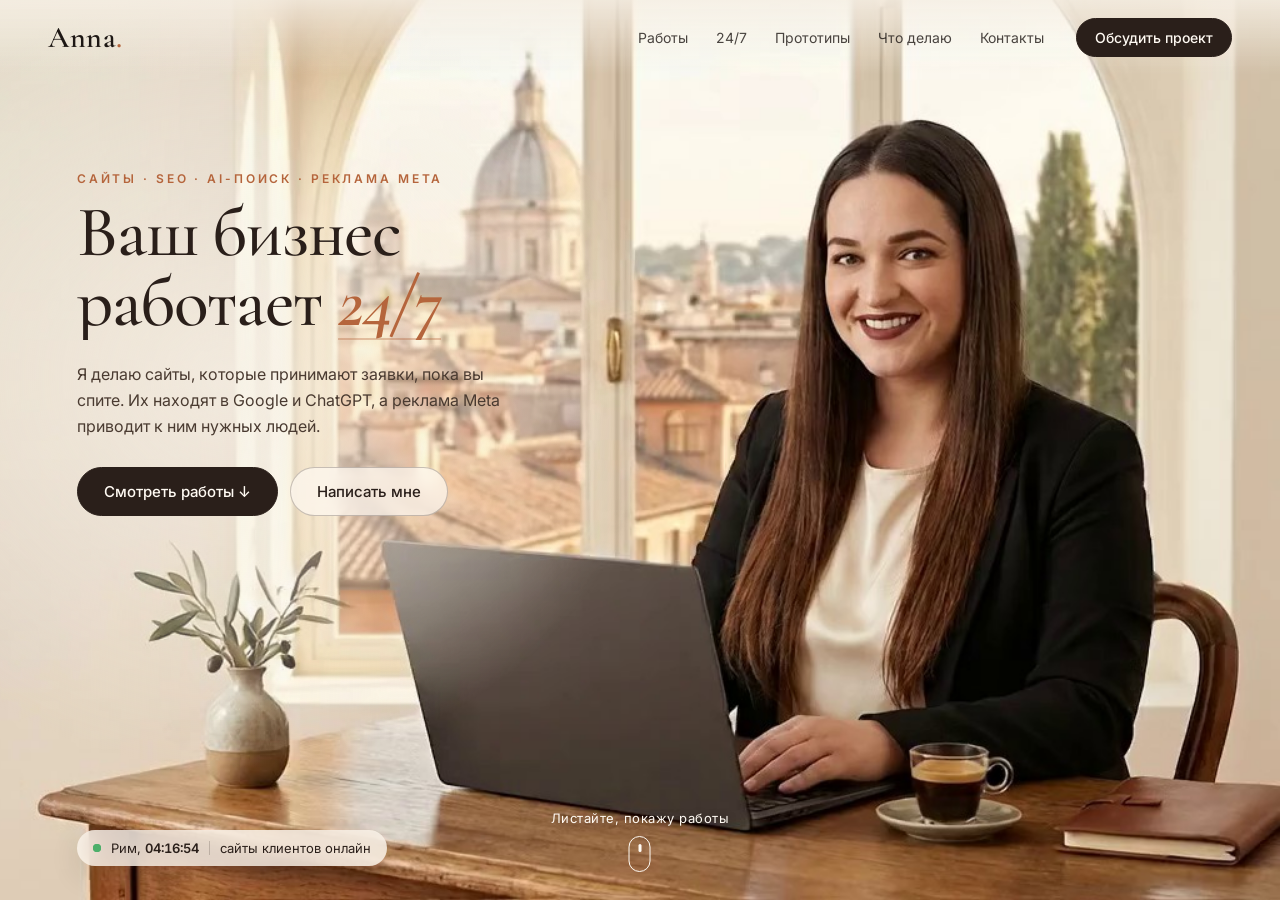
==== index.html @ 10f513da "8 cases (Ruteniya first), prototypes grid, about with badge, centered headings, faster transition Co" ====
<!doctype html>
<html lang="ru">
<head>
<meta charset="utf-8">
<meta name="viewport" content="width=device-width, initial-scale=1, viewport-fit=cover">
<title>Anna — сайты, которые работают на ваш бизнес 24/7</title>
<meta name="description" content="Делаю сайты, которые принимают заявки круглые сутки, вывожу их в Google и ChatGPT и запускаю рекламу Meta. Кейсы: Горянка, Карпатська Форель, Tuttofare.">
<meta name="theme-color" content="#f6efe4">
<link rel="preconnect" href="https://fonts.googleapis.com">
<link rel="preconnect" href="https://fonts.gstatic.com" crossorigin>
<link href="https://fonts.googleapis.com/css2?family=Cormorant+Garamond:ital,wght@0,500;0,600;1,500;1,600&family=Inter:wght@400;500;600&display=swap" rel="stylesheet">
<link rel="icon" href="data:image/svg+xml,%3Csvg xmlns=%22http://www.w3.org/2000/svg%22 viewBox=%220 0 64 64%22%3E%3Crect width=%2264%22 height=%2264%22 rx=%2214%22 fill=%22%232a1f1a%22/%3E%3Ctext x=%2232%22 y=%2246%22 font-family=%22Georgia%22 font-size=%2240%22 text-anchor=%22middle%22 fill=%22%23f6efe4%22%3EA%3C/text%3E%3C/svg%3E">
<link rel="stylesheet" href="style.css">
</head>
<body class="is-hero">

<header class="nav">
  <a class="nav__logo" href="#" data-home>Anna<span>.</span></a>
  <nav class="nav__links">
    <a href="#" data-goto="cases">Работы</a>
    <a href="#day">24/7</a>
    <a href="#protos">Прототипы</a>
    <a href="#services">Что делаю</a>
    <a href="#contact">Контакты</a>
  </nav>
  <a class="btn btn--small" href="https://t.me/meannush" target="_blank" rel="noopener">Обсудить проект</a>
</header>

<!-- Фиксированная сцена: первый экран → переход → кейсы -->
<div class="stage" id="stage">
  <div class="scene" id="scene">
    <picture>
      <source media="(max-width:820px)" srcset="assets/img/hero-m.jpg">
      <img class="scene__hero" id="heroImg" src="assets/img/hero-poster.jpg" alt="Анна за ноутбуком, за окном крыши Рима">
    </picture>
    <video class="scene__trans" id="trans" muted playsinline preload="auto"></video>
    <div class="scene__cases" id="casesLayer">
      <img class="scene__end" id="endImg" alt="">
      <div class="screen" id="screen">
        <video class="screen__video" id="caseVideo" muted playsinline loop preload="auto"></video>
        <div class="screen__glare"></div>
      </div>
      <img class="scene__overlay" id="overlayImg" alt="">
    </div>
  </div>

  <!-- Первый экран -->
  <section class="hero" id="hero">
    <div class="hero__text">
      <p class="eyebrow">Сайты · SEO · AI-поиск · Реклама Meta</p>
      <h1 class="hero__title">
        <span class="line"><span>Ваш бизнес</span></span>
        <span class="line"><span>работает <em>24/7</em></span></span>
      </h1>
      <p class="hero__sub">
        <span class="only-desk">Я делаю сайты, которые принимают заявки, пока вы спите. Их находят в&nbsp;Google и&nbsp;ChatGPT, а&nbsp;реклама Meta приводит к&nbsp;ним нужных людей.</span>
        <span class="only-mob">Сайт, который приводит клиентов, пока вы&nbsp;спите.</span>
      </p>
      <div class="hero__cta">
        <button class="btn" data-goto="cases">Смотреть работы ↓</button>
        <a class="btn btn--ghost" href="https://t.me/meannush" target="_blank" rel="noopener">Написать мне</a>
      </div>
    </div>

    <div class="live" aria-live="off">
      <i class="live__dot"></i>
      <span>Рим, <b class="js-rome-time">--:--</b></span>
      <span class="live__sep"></span>
      <span>сайты клиентов онлайн</span>
    </div>

    <button class="scroll-hint" id="scrollHint" aria-label="Смотреть работы">
      <span>Листайте, покажу работы</span><i></i>
    </button>
  </section>

  <!-- Второй экран: кейсы -->
  <section class="cases" id="cases" aria-live="polite">
    <div class="cases__head">
      <p class="eyebrow">Мои работы</p>
      <p class="cases__hint">Живые сайты и прототипы крутятся прямо на экране. <span class="only-mob">Свайп влево и вправо.</span></p>
    </div>
    <div class="case-card" id="caseCard">
      <div class="case-card__top">
        <p class="case-card__num"><span id="caseNum">01</span> / <span id="caseTotal">04</span></p>
        <div class="case-card__arrows">
          <button class="arrow" id="prevBtn" aria-label="Предыдущий кейс">←</button>
          <button class="arrow arrow--fill" id="nextBtn" aria-label="Следующий кейс">→</button>
        </div>
      </div>
      <div class="case-card__body">
        <h2 class="case-card__title" id="caseTitle"></h2>
        <p class="case-card__type" id="caseType"></p>
        <p class="case-card__desc" id="caseDesc"></p>
        <ul class="case-card__tags" id="caseTags"></ul>
      </div>
      <div class="case-card__dots" id="caseDots"></div>
    </div>
  </section>
</div>

<!-- Обычная прокрутка после кейсов -->
<main class="flow" id="flow">
  <div class="flow__spacer" id="casesSpacer"></div>

  <div class="marquee" aria-hidden="true">
    <div class="marquee__track">
      <span>Заявки 24/7</span><i>✦</i><span>Google</span><i>✦</i><span>ChatGPT</span><i>✦</i><span>Instagram</span><i>✦</i><span>Facebook</span><i>✦</i><span>Сайт под ключ</span><i>✦</i>
      <span>Заявки 24/7</span><i>✦</i><span>Google</span><i>✦</i><span>ChatGPT</span><i>✦</i><span>Instagram</span><i>✦</i><span>Facebook</span><i>✦</i><span>Сайт под ключ</span><i>✦</i>
    </div>
  </div>

  <!-- Один день вашего сайта -->
  <section class="day" id="day">
    <div class="wrap">
      <div class="sec-head reveal">
        <p class="eyebrow">Один день вашего сайта</p>
        <h2>Вы отдыхаете.<br><mark>Сайт работает.</mark></h2>
        <p class="sec-lead">У вас сейчас <b class="js-local-time">--:--</b>. Вот что в это время может делать хороший сайт.</p>
      </div>
      <ol class="day__list" id="dayList">
        <li data-h="2"><time>02:10</time><p>Вы спите. Гостья из Варшавы выбирает, где провести август, и оставляет заявку на ваш номер.</p></li>
        <li data-h="7"><time>07:40</time><p>Кто-то в метро спрашивает у ChatGPT, где сделать ремонт ванной. В ответе ссылка на ваш сайт.</p></li>
        <li data-h="12"><time>12:30</time><p>Обед. Реклама в Instagram показывает ваш ролик тем, кто как раз ищет такую услугу.</p></li>
        <li data-h="16"><time>16:00</time><p>Вы заняты клиентом. Сайт сам отвечает на частые вопросы: цены, адрес, как добраться.</p></li>
        <li data-h="21"><time>21:15</time><p>Вечер. Человек сравнивает три сайта и пишет тому, где красиво, понятно и есть кнопка «Написать».</p></li>
        <li data-h="23"><time>23:50</time><p>Заявка уже у вас в Telegram. Утром остаётся только перезвонить.</p></li>
      </ol>
    </div>
  </section>

  <section class="protos" id="protos">
    <div class="wrap">
      <div class="sec-head reveal">
        <p class="eyebrow">Ещё прототипы</p>
        <h2>Сайт под <mark>любую нишу</mark></h2>
        <p class="sec-lead">Отели, клиники, мастера, бюро. Каждый прототип собран под конкретный бизнес, а не из шаблона.</p>
      </div>
      <div class="protos__grid">
        <article class="proto reveal" data-cursor="смотреть"><div class="proto__media"><video muted playsinline loop preload="none" data-src="assets/video/p-kazkovyi.mp4" poster="assets/video/p-kazkovyi.jpg"></video></div><p class="proto__tag">Садиба · Буковина</p><h3>Казковий будиночок</h3></article>
        <article class="proto reveal" data-cursor="смотреть"><div class="proto__media"><video muted playsinline loop preload="none" data-src="assets/video/p-yandrusi.mp4" poster="assets/video/p-yandrusi.jpg"></video></div><p class="proto__tag">Мини-отель · Кам'янець-Подільський</p><h3>Яндрусі</h3></article>
        <article class="proto reveal" data-cursor="смотреть"><div class="proto__media"><video muted playsinline loop preload="none" data-src="assets/video/p-dentalife.mp4" poster="assets/video/p-dentalife.jpg"></video></div><p class="proto__tag">Стоматология · Остия, Италия</p><h3>Clinica Dentalife</h3></article>
        <article class="proto reveal" data-cursor="смотреть"><div class="proto__media"><video muted playsinline loop preload="none" data-src="assets/video/p-lytvynova.mp4" poster="assets/video/p-lytvynova.jpg"></video></div><p class="proto__tag">Бюро легализации · Лодзь</p><h3>Бюро Тетяни Литвинової</h3></article>
        <article class="proto reveal" data-cursor="смотреть"><div class="proto__media"><video muted playsinline loop preload="none" data-src="assets/video/p-electric.mp4" poster="assets/video/p-electric.jpg"></video></div><p class="proto__tag">Мастер · Киев</p><h3>Електрик Володимир</h3></article>
        <article class="proto proto--cta reveal"><p class="proto__tag">Ваша ниша</p><h3>Здесь может быть<br>ваш сайт</h3><a class="btn" href="https://t.me/meannush" target="_blank" rel="noopener">Обсудить</a></article>
      </div>
    </div>
  </section>

  <section class="about" id="about">
    <div class="wrap about__inner">
      <div class="badge" id="badge">
        <div class="badge__strap"></div>
        <div class="badge__clip"></div>
        <div class="badge__card">
          <div class="badge__hole"></div>
          <p class="badge__label">Web designer card</p>
          <img class="badge__photo" src="assets/img/anna-face.jpg" alt="Анна">
          <p class="badge__name">Anna</p>
          <dl class="badge__rows">
            <div><dt>Делаю</dt><dd>сайты на AI</dd></div>
            <div><dt>Плюс</dt><dd>SEO и реклама Meta</dd></div>
            <div><dt>Работаю</dt><dd>Италия · Украина</dd></div>
          </dl>
        </div>
      </div>

      <div class="about__text reveal">
        <p class="eyebrow">Кто делает</p>
        <h2>Привет, я <mark>Анна</mark></h2>
        <p class="sec-lead">Живу в Риме, работаю с Италией и Украиной. Делаю сайты с помощью AI, настраиваю их под Google и ChatGPT и запускаю рекламу в Instagram и Facebook. Всё в одних руках, поэтому сайт и реклама работают вместе.</p>
      </div>
    </div>
  </section>

  <section class="services" id="services">
    <div class="wrap">
      <div class="sec-head reveal">
        <p class="eyebrow">Что я делаю</p>
        <h2>Три вещи, которые<br>вместе дают <mark>заявки</mark></h2>
      </div>
      <div class="services__grid">
        <article class="svc reveal"><span class="svc__n">01</span><h3>Сайт под ключ</h3><p>Дизайн, тексты, живое видео на первом экране, форма заявки. Запускаю на вашем домене.</p></article>
        <article class="svc reveal"><span class="svc__n">02</span><h3>Google и ChatGPT</h3><p>Настраиваю сайт так, чтобы его находили в Google и чтобы о вас могли рассказать AI-ассистенты.</p></article>
        <article class="svc reveal"><span class="svc__n">03</span><h3>Реклама Meta</h3><p>Instagram и Facebook: креативы, запуск и ежедневный разбор цифр, чтобы заявки шли каждый день.</p></article>
      </div>

      <div class="steps reveal">
        <p class="eyebrow">Как работаем</p>
        <ol>
          <li><b>Пишете мне</b><span>Рассказываете про бизнес и клиентов. Можно голосовым.</span></li>
          <li><b>Дизайн и тексты</b><span>Собираю сайт под вас, а не из шаблона.</span></li>
          <li><b>Запуск</b><span>Сайт на вашем домене примерно через неделю.</span></li>
          <li><b>Поток заявок</b><span>Подключаем Google, AI-поиск и рекламу.</span></li>
        </ol>
      </div>
    </div>
  </section>

  <section class="contact" id="contact">
    <div class="wrap reveal">
      <p class="eyebrow">Обсудим ваш проект?</p>
      <h2>Пусть сайт работает,<br><em>пока вы живёте</em></h2>
      <p>Напишите в Telegram, отвечаю сама.</p>
      <a class="btn btn--light btn--big" href="https://t.me/meannush" target="_blank" rel="noopener">Написать в Telegram ↗</a>
      <footer class="foot"><span>© 2026 Anna</span><span>Рим · работаю с Италией и Украиной</span></footer>
    </div>
  </section>
</main>

<div class="cursor" id="cursor" aria-hidden="true"><span></span></div>
<script src="app.js"></script>
</body>
</html>
---- style.css ----
:root{
  --cream:#f6efe4; --sand:#e9dcc6; --terra:#b5653c; --espresso:#2a1f1a; --ink:#1d1714;
  --muted:#7a6a5d; --white:#fffaf3; --green:#4caf6a;
  --serif:'Cormorant Garamond',Georgia,serif; --sans:'Inter',system-ui,sans-serif;
  --ease:cubic-bezier(.22,.8,.24,1);
  --pad:clamp(20px,6vw,96px);
}
*{box-sizing:border-box;margin:0;padding:0}
html,body{background:var(--espresso);color:var(--ink);font-family:var(--sans);-webkit-font-smoothing:antialiased}
body.is-hero,body.is-playing{overflow:hidden;height:100%;overscroll-behavior:none}
a{color:inherit}
button{font:inherit;cursor:pointer}
em{font-style:italic;color:var(--terra)}
.only-mob{display:none}
.wrap{max-width:1180px;margin:0 auto}
.eyebrow{font-size:12px;letter-spacing:.24em;text-transform:uppercase;color:var(--terra);font-weight:600;margin-bottom:14px}

/* ---------- Меню ---------- */
.nav{position:fixed;inset:0 0 auto;z-index:50;display:flex;align-items:center;gap:32px;
  padding:18px clamp(16px,4vw,48px);color:var(--ink)}
.nav::before{content:"";position:absolute;inset:0;background:linear-gradient(rgba(246,239,228,.85),rgba(246,239,228,0));pointer-events:none;z-index:-1}
.nav__logo{font-family:var(--serif);font-size:30px;font-weight:600;text-decoration:none;letter-spacing:.02em}
.nav__logo span{color:var(--terra)}
.nav__links{display:flex;gap:28px;margin-left:auto;font-size:14px}
.nav__links a{text-decoration:none;opacity:.8;transition:opacity .2s}
.nav__links a:hover{opacity:1}

/* ---------- Кнопки ---------- */
.btn{display:inline-flex;align-items:center;justify-content:center;gap:8px;border:1px solid var(--espresso);
  background:var(--espresso);color:var(--white);border-radius:999px;padding:14px 26px;font-size:15px;font-weight:500;
  text-decoration:none;transition:transform .2s var(--ease),background .2s,color .2s,box-shadow .2s,border-color .2s}
.btn:hover{background:var(--terra);border-color:var(--terra);box-shadow:0 10px 24px rgba(181,101,60,.3);transform:translateY(-2px)}
.btn:active{transform:translateY(0) scale(.97);box-shadow:none}
.btn:focus-visible,.arrow:focus-visible{outline:2px solid var(--terra);outline-offset:3px}
.btn--small{padding:10px 18px;font-size:14px}
.btn--ghost{background:rgba(255,250,243,.7);color:var(--espresso);border-color:rgba(42,31,26,.25);backdrop-filter:blur(8px)}
.btn--ghost:hover{color:var(--white)}
.btn--light{background:var(--cream);color:var(--espresso);border-color:var(--cream)}
.btn--big{padding:18px 34px;font-size:17px}

/* ---------- Сцена (размер задаёт JS: 1280×720 или 720×1280) ---------- */
.stage{position:fixed;inset:0;overflow:hidden;background:#d9cdbb}
.scene{position:absolute;left:0;top:0;width:1280px;height:720px;transform-origin:0 0}
.scene picture,.scene>video,.scene>div{position:absolute;inset:0}
.scene__hero,.scene__trans{position:absolute;inset:0;width:100%;height:100%;object-fit:cover;display:block}
.scene__trans{opacity:0}
.scene__cases{opacity:0}
.scene__end,.scene__overlay{position:absolute;inset:0;width:100%;height:100%;display:block}
.scene__overlay{pointer-events:none}
.screen{position:absolute;left:0;top:0;width:1280px;height:800px;transform-origin:0 0;background:#0d0d0d;overflow:hidden}
.screen__video{width:100%;height:100%;object-fit:cover;display:block;transition:opacity .45s var(--ease)}
.screen__video.is-out{opacity:0}
.screen__glare{position:absolute;inset:0;background:linear-gradient(115deg,rgba(255,240,220,.16) 0%,rgba(255,240,220,0) 38%,rgba(0,0,0,.08) 100%);pointer-events:none}
body.trans-on .scene__trans{opacity:1}
body.is-cases .scene__cases{opacity:1}

/* ---------- Первый экран ---------- */
.hero{position:absolute;inset:0;z-index:5;pointer-events:none}
.hero>*{pointer-events:auto}
.hero__text{position:absolute;left:var(--pad);top:clamp(100px,19vh,190px);width:min(470px,34vw);
  transition:opacity .6s var(--ease),transform .8s var(--ease)}
.hero__title{font-family:var(--serif);font-weight:500;font-size:clamp(54px,5.6vw,96px);line-height:.92;color:var(--espresso);letter-spacing:-.015em}
.hero__title .line{display:block;overflow:hidden;padding-bottom:.06em}
.hero__title .line>span{display:block;animation:rise 1.1s var(--ease) both}
.hero__title .line:nth-child(2)>span{animation-delay:.12s}
.hero__title em{font-weight:600;white-space:nowrap;position:relative}
.hero__title em::after{content:"";position:absolute;left:0;right:0;bottom:.04em;height:.07em;background:currentColor;opacity:.35;
  transform-origin:left;animation:draw 1.2s .9s var(--ease) both}
@keyframes rise{from{transform:translateY(105%)}to{transform:none}}
@keyframes draw{from{transform:scaleX(0)}to{transform:scaleX(1)}}
.hero__sub{margin-top:22px;font-size:clamp(16px,1.25vw,18px);line-height:1.6;color:#4a3b31;animation:fade 1s .35s var(--ease) both}
.hero__cta{display:flex;flex-wrap:wrap;gap:12px;margin-top:28px;animation:fade 1s .5s var(--ease) both}
@keyframes fade{from{opacity:0;transform:translateY(14px)}to{opacity:1;transform:none}}

/* живые часы Рима */
.live{position:absolute;left:var(--pad);bottom:34px;display:flex;align-items:center;gap:10px;padding:10px 16px;border-radius:999px;
  background:rgba(255,250,243,.78);backdrop-filter:blur(10px);font-size:13px;color:var(--espresso);
  box-shadow:0 10px 30px rgba(42,31,26,.12);transition:opacity .5s var(--ease);animation:fade 1s .7s var(--ease) both}
.live b{font-variant-numeric:tabular-nums;font-weight:600}
.live__sep{width:1px;height:14px;background:rgba(42,31,26,.2)}
.live__dot{position:relative;width:8px;height:8px;border-radius:50%;background:var(--green)}
.live__dot::after{content:"";position:absolute;inset:0;border-radius:50%;background:var(--green);animation:ping 1.8s ease-out infinite}
@keyframes ping{from{transform:scale(1);opacity:.7}to{transform:scale(3);opacity:0}}

/* бейдж-карточка на ленте */
.badge{position:relative;width:220px;flex:none;transform-origin:50% 0;animation:sway 4.6s ease-in-out infinite}
@keyframes sway{0%,100%{transform:rotate(3.2deg)}50%{transform:rotate(-3.2deg)}}
.badge__strap{margin:0 auto;width:30px;height:clamp(120px,18vh,200px);background:repeating-linear-gradient(90deg,#b5653c 0 3px,#a95a33 3px 6px);box-shadow:inset 0 0 0 1px rgba(0,0,0,.08)}
.badge__clip{margin:-4px auto 0;width:44px;height:26px;border-radius:6px 6px 10px 10px;background:linear-gradient(#e2e2e2,#9c9c9c);box-shadow:0 2px 4px rgba(0,0,0,.25)}
.badge__card{position:relative;margin-top:-6px;padding:30px 18px 18px;border-radius:16px;background:rgba(255,250,243,.92);
  backdrop-filter:blur(10px);box-shadow:0 30px 60px rgba(42,31,26,.28),inset 0 0 0 1px rgba(255,255,255,.6)}
.badge__hole{position:absolute;top:10px;left:50%;width:44px;height:8px;margin-left:-22px;border-radius:8px;background:rgba(42,31,26,.18)}
.badge__label{font-size:10px;letter-spacing:.2em;text-transform:uppercase;color:var(--muted)}
.badge__photo{display:block;width:100%;aspect-ratio:1;object-fit:cover;border-radius:10px;margin:10px 0 12px}
.badge__name{font-family:var(--serif);font-size:30px;font-weight:600;line-height:1}
.badge__rows{margin-top:10px;font-size:11.5px;line-height:1.35}
.badge__rows div{display:flex;justify-content:space-between;gap:8px;padding:5px 0;border-top:1px solid rgba(42,31,26,.1)}
.badge__rows dt{color:var(--muted)}
.badge__rows dd{font-weight:500;text-align:right}

.scroll-hint{position:absolute;left:50%;bottom:28px;transform:translateX(-50%);display:flex;flex-direction:column;align-items:center;gap:10px;
  background:none;border:0;color:var(--white);font-size:13px;letter-spacing:.04em;text-shadow:0 1px 8px rgba(0,0,0,.4);transition:opacity .4s}
.scroll-hint i{width:22px;height:36px;border:1.5px solid currentColor;border-radius:12px;position:relative}
.scroll-hint i::after{content:"";position:absolute;left:50%;top:7px;width:3px;height:8px;margin-left:-1.5px;border-radius:2px;background:currentColor;animation:wheel 1.6s ease-in-out infinite}
@keyframes wheel{0%{opacity:0;transform:translateY(0)}30%{opacity:1}100%{opacity:0;transform:translateY(10px)}}

/* уход первого экрана */
body:not(.is-hero) .hero__text{opacity:0;transform:translateY(-40px)}
body:not(.is-hero) .scroll-hint,body:not(.is-hero) .live{opacity:0;pointer-events:none;animation:none}
.hero::before{content:"";position:absolute;inset:0;background:radial-gradient(ellipse 48% 62% at 18% 42%,rgba(246,239,228,.82),rgba(246,239,228,0) 70%);pointer-events:none;transition:opacity .6s}
body:not(.is-hero) .hero::before{opacity:0}
.cases::before{content:"";position:absolute;inset:0 0 auto;height:200px;background:linear-gradient(rgba(246,239,228,.75),rgba(246,239,228,0));pointer-events:none}
body.scrolled .nav::before{background:rgba(246,239,228,.92);backdrop-filter:blur(12px);box-shadow:0 1px 0 rgba(42,31,26,.08)}
body:not(.is-hero) .hero,body:not(.is-hero) .hero>*{pointer-events:none}

/* ---------- Второй экран: кейсы ---------- */
.cases{position:absolute;inset:0;z-index:6;pointer-events:none;opacity:0;transition:opacity .7s var(--ease)}
body.is-cases .cases{opacity:1}
body.is-cases .cases>*{pointer-events:auto}
.cases__head{position:absolute;left:var(--pad);top:96px;color:var(--espresso)}
.cases__hint{font-size:14px;color:#4a3b31;max-width:260px;line-height:1.5}
.case-card{position:absolute;right:clamp(16px,4vw,64px);top:50%;transform:translateY(-50%);width:min(390px,32vw);
  padding:24px 28px 26px;border-radius:22px;background:rgba(255,250,243,.9);backdrop-filter:blur(14px);
  box-shadow:0 30px 70px rgba(42,31,26,.25)}
.case-card__top{display:flex;align-items:center;justify-content:space-between}
.case-card__body{transition:opacity .42s var(--ease),transform .42s var(--ease)}
.case-card.is-out .case-card__body{opacity:0;transform:translateY(10px)}
.case-card__num{font-size:12px;letter-spacing:.2em;color:var(--terra);font-weight:600}
.case-card__arrows{display:flex;gap:8px}
.arrow{width:44px;height:44px;border-radius:50%;border:1px solid rgba(42,31,26,.25);background:transparent;color:var(--espresso);font-size:18px;
  transition:background .2s,color .2s,transform .2s var(--ease)}
.arrow:hover{background:var(--espresso);color:var(--white)}
.arrow:active{transform:scale(.92)}
.arrow--fill{background:var(--espresso);color:var(--white);border-color:var(--espresso)}
.arrow--fill:hover{background:var(--terra);border-color:var(--terra)}
.case-card__title{font-family:var(--serif);font-weight:600;font-size:clamp(32px,3vw,44px);line-height:1;margin:16px 0 6px}
.case-card__type{font-size:12.5px;color:var(--muted);text-transform:uppercase;letter-spacing:.12em}
.case-card__desc{margin-top:14px;font-size:15px;line-height:1.6;color:#3d3029}
.case-card__tags{list-style:none;display:flex;flex-wrap:wrap;gap:6px;margin-top:14px}
.case-card__tags li{font-size:12px;padding:6px 11px;border-radius:999px;background:var(--sand)}
.case-card__link{display:inline-block;margin-top:18px;font-size:14px;font-weight:600;color:var(--terra);text-decoration:none;border-bottom:1px solid currentColor}
.case-card__link:hover{color:var(--espresso)}
.case-card__dots{display:flex;gap:6px;margin-top:18px}
.case-card__dots i{height:3px;flex:1;border-radius:3px;background:rgba(42,31,26,.12);overflow:hidden;position:relative}
.case-card__dots i.on::after{content:"";position:absolute;inset:0;background:var(--terra);transform-origin:left;animation:prog var(--dur,16s) linear both}
.case-card__dots i.done{background:var(--terra)}
@keyframes prog{from{transform:scaleX(0)}to{transform:scaleX(1)}}

/* ---------- Обычная прокрутка ---------- */
.flow{position:relative;z-index:10;pointer-events:none}
.flow>*{pointer-events:auto}
.flow__spacer{height:100vh;pointer-events:none}
body.is-hero .flow,body.is-playing .flow{display:none}
.flow h2{font-family:var(--serif);font-weight:500;font-size:clamp(42px,5.4vw,76px);line-height:.98;letter-spacing:-.01em}

/* бегущая строка */
.marquee{background:var(--espresso);color:var(--cream);overflow:hidden;padding:22px 0;border-top:1px solid rgba(246,239,228,.08)}
.marquee__track{display:flex;align-items:center;gap:34px;width:max-content;animation:marquee 32s linear infinite;
  font-family:var(--serif);font-style:italic;font-size:clamp(28px,3.4vw,46px);white-space:nowrap}
.marquee__track i{font-style:normal;font-size:.5em;color:var(--terra)}
@keyframes marquee{to{transform:translateX(-50%)}}

/* один день сайта */
.day{background:var(--cream);padding:clamp(80px,13vh,140px) var(--pad)}
.day__head{display:grid;grid-template-columns:1fr 1fr;gap:20px 60px;align-items:end;margin-bottom:56px}
.day__head .eyebrow{grid-column:1/-1;margin:0}
.day__now{font-size:17px;line-height:1.6;color:#4a3b31;max-width:380px}
.day__now b{font-variant-numeric:tabular-nums;color:var(--espresso)}
.day__list{list-style:none;display:grid;grid-template-columns:repeat(6,1fr);gap:0;position:relative;border-top:1px solid rgba(42,31,26,.15)}
.day__list li{position:relative;padding:30px 20px 10px 0;opacity:.72;transition:opacity .4s}
.day__list li::before{content:"";position:absolute;left:0;top:-6px;width:11px;height:11px;border-radius:50%;background:var(--cream);border:1.5px solid rgba(42,31,26,.35)}
.day__list time{display:block;font-family:var(--serif);font-size:34px;font-weight:600;font-variant-numeric:tabular-nums;color:var(--espresso);margin-bottom:10px}
.day__list p{font-size:14.5px;line-height:1.6;color:#3d3029}
.day__list li.is-now{opacity:1}
.day__list li.is-now::before{background:var(--terra);border-color:var(--terra);box-shadow:0 0 0 6px rgba(181,101,60,.18)}
.day__list li.is-now time{color:var(--terra)}
.day__list li.is-now::after{content:"сейчас";position:absolute;left:18px;top:-11px;font-size:11px;letter-spacing:.14em;text-transform:uppercase;color:var(--terra);font-weight:600;background:var(--cream);padding:0 6px}
.day__list li:hover{opacity:1}

/* услуги */
.services{background:var(--white);padding:clamp(80px,13vh,140px) var(--pad)}
.services__head{margin-bottom:48px}
.services__grid{display:grid;grid-template-columns:repeat(3,1fr);gap:18px}
.svc{position:relative;padding:34px 30px 32px;border-radius:22px;background:var(--cream);overflow:hidden;
  transition:transform .4s var(--ease),box-shadow .4s var(--ease)}
.svc:hover{transform:translateY(-6px);box-shadow:0 24px 50px rgba(42,31,26,.12)}
.svc__n{display:block;font-family:var(--serif);font-size:64px;line-height:1;color:var(--terra);opacity:.35;margin-bottom:22px;transition:opacity .3s}
.svc:hover .svc__n{opacity:1}
.svc h3{font-family:var(--serif);font-size:30px;font-weight:600;margin-bottom:10px}
.svc p{line-height:1.6;color:#4a3b31}
.steps{margin-top:80px}
.steps ol{list-style:none;display:grid;grid-template-columns:repeat(4,1fr);gap:18px;counter-reset:s}
.steps li{counter-increment:s;padding-top:18px;border-top:2px solid var(--espresso)}
.steps li::before{content:counter(s,decimal-leading-zero);display:block;font-size:12px;letter-spacing:.2em;color:var(--terra);font-weight:600;margin-bottom:10px}
.steps b{display:block;font-family:var(--serif);font-size:26px;font-weight:600;margin-bottom:6px}
.steps span{font-size:14.5px;line-height:1.6;color:#4a3b31}

/* контакт */
.contact{background:var(--espresso);color:var(--cream);text-align:center;padding:clamp(90px,16vh,170px) var(--pad) 40px}
.contact h2{font-size:clamp(46px,6.4vw,96px)}
.contact em{color:#e19a72}
.contact p{margin:22px 0 34px;opacity:.75;font-size:17px}
.foot{display:flex;justify-content:space-between;gap:16px;flex-wrap:wrap;margin-top:110px;padding-top:24px;border-top:1px solid rgba(246,239,228,.12);font-size:13px;opacity:.55}

/* заголовки секций по центру, как в Винниках */
.sec-head{text-align:center;max-width:820px;margin:0 auto 56px}
.sec-head .eyebrow{margin-bottom:16px}
.flow h2{font-weight:600}
.sec-lead{margin:22px auto 0;max-width:620px;font-size:clamp(16px,1.3vw,18.5px);line-height:1.65;color:#4a3b31}
.sec-lead b{font-variant-numeric:tabular-nums;color:var(--espresso)}
mark{background:linear-gradient(transparent 58%,rgba(225,154,114,.42) 58%,rgba(225,154,114,.42) 92%,transparent 92%) no-repeat 0 0/0% 100%;
  color:inherit;font-style:italic;padding:0 .08em;transition:background-size 1.1s .35s var(--ease)}
.is-in mark{background-size:100% 100%}
.contact mark{background-image:linear-gradient(transparent 58%,rgba(181,101,60,.55) 58%,rgba(181,101,60,.55) 92%,transparent 92%)}
.steps>.eyebrow{text-align:center;margin-bottom:26px}
.day__list{margin-top:10px}

/* прототипы */
.protos{background:var(--cream);padding:clamp(80px,13vh,140px) var(--pad)}
.protos__grid{display:grid;grid-template-columns:repeat(3,1fr);gap:22px}
.proto{position:relative;border-radius:22px;background:var(--white);padding:12px 12px 20px;box-shadow:0 1px 0 rgba(42,31,26,.06);
  transition:transform .45s var(--ease),box-shadow .45s var(--ease)}
.proto:hover{transform:translateY(-8px) rotate(-.4deg);box-shadow:0 30px 60px rgba(42,31,26,.16)}
.proto__media{aspect-ratio:16/10;border-radius:14px;overflow:hidden;background:#1d1714}
.proto__media video{width:100%;height:100%;object-fit:cover;display:block;transition:transform .8s var(--ease)}
.proto:hover .proto__media video{transform:scale(1.04)}
.proto__tag{margin:16px 8px 4px;font-size:11.5px;letter-spacing:.14em;text-transform:uppercase;color:var(--terra);font-weight:600}
.proto h3{margin:0 8px;font-family:var(--serif);font-size:28px;font-weight:600;line-height:1.1}
.proto--cta{display:flex;flex-direction:column;align-items:center;justify-content:center;text-align:center;gap:6px;padding:40px 24px;
  background:var(--espresso);color:var(--cream)}
.proto--cta h3{margin:0 0 18px;font-size:34px}
.proto--cta .btn{background:var(--terra);border-color:var(--terra)}
.protos__grid .proto:nth-child(3n+2){transition-delay:.08s}
.protos__grid .proto:nth-child(3n){transition-delay:.16s}

/* обо мне: бейдж висит отдельно */
.about{background:var(--white);padding:0 var(--pad) clamp(80px,12vh,130px);overflow:hidden}
.about__inner{display:flex;align-items:flex-start;justify-content:center;gap:clamp(30px,6vw,90px)}
.about__text{max-width:540px;padding-top:clamp(140px,22vh,240px)}
.about__text h2,.about__text .eyebrow{text-align:left}
.about__text .sec-lead{margin-left:0}

/* курсор */
.cursor{position:fixed;left:0;top:0;z-index:100;pointer-events:none;display:none}
.has-cursor .cursor{display:block}
.cursor span{position:absolute;left:-6px;top:-6px;width:12px;height:12px;border-radius:50%;background:var(--terra);
  display:flex;align-items:center;justify-content:center;font-size:0;color:var(--white);letter-spacing:.06em;
  transition:width .3s var(--ease),height .3s var(--ease),left .3s var(--ease),top .3s var(--ease),background .3s,font-size .2s;mix-blend-mode:normal}
.cursor.is-link span{left:-22px;top:-22px;width:44px;height:44px;background:rgba(181,101,60,.18)}
.cursor.is-label span{left:-44px;top:-44px;width:88px;height:88px;font-size:13px;font-weight:600}

/* появление при прокрутке */
.reveal{opacity:0;transform:translateY(28px);transition:opacity .9s var(--ease),transform .9s var(--ease)}
.reveal.is-in{opacity:1;transform:none}
.services__grid .svc:nth-child(2){transition-delay:.1s}
.services__grid .svc:nth-child(3){transition-delay:.2s}

/* ---------- Телефон: своя вертикальная сцена 720×1280 ---------- */
@media (max-width:820px){
  .only-desk{display:none}
  .only-mob{display:inline}
  .nav__links{display:none}
  .nav{gap:12px;padding:14px 16px}
  .nav .btn--small{margin-left:auto}

  .hero__text{top:78px;left:20px;right:20px;width:auto}
  .hero .eyebrow{font-size:10.5px;letter-spacing:.2em;margin-bottom:10px}
  .hero__title{font-size:clamp(42px,12vw,56px)}
  .hero__sub{margin-top:12px;font-size:15.5px;line-height:1.45;max-width:300px}
  .hero__cta{position:fixed;left:16px;right:16px;bottom:22px;margin:0;flex-wrap:nowrap;animation-delay:.6s}
  .hero__cta .btn{flex:1;padding:14px 12px}
  .hero__cta .btn--ghost{background:rgba(255,250,243,.88)}
  body:not(.is-hero) .hero__cta{opacity:0;pointer-events:none;animation:none}
  .hero__cta .btn{white-space:nowrap}
  .hero::before{background:linear-gradient(rgba(246,239,228,.7),rgba(246,239,228,0) 34%)}
  .live{left:16px;right:auto;bottom:86px;font-size:12px;padding:8px 13px}
  .live__sep,.live span:last-child{display:none}
  .scroll-hint{display:none}

  .cases__head{top:70px;left:20px;right:20px}
  .cases__head .eyebrow{margin-bottom:6px}
  .cases__hint{font-size:13px;max-width:none;text-shadow:0 1px 10px rgba(246,239,228,.9)}
  .case-card{top:auto;bottom:max(14px,env(safe-area-inset-bottom));transform:none;left:12px;right:12px;width:auto;padding:16px 18px 16px;border-radius:20px}
  .arrow{width:40px;height:40px;font-size:16px}
  .case-card__title{font-size:30px;margin:8px 0 4px}
  .case-card__type{font-size:11px}
  .case-card__desc{font-size:14px;margin-top:8px;line-height:1.5;display:-webkit-box;-webkit-line-clamp:2;-webkit-box-orient:vertical;overflow:hidden}
  .case-card__tags{display:none}
  .case-card__link{margin-top:10px;font-size:13.5px}
  .case-card__dots{margin-top:12px}

  .day__head{grid-template-columns:1fr;margin-bottom:36px}
  .day__list{grid-template-columns:1fr;border-top:0;border-left:1px solid rgba(42,31,26,.15);margin-left:6px}
  .day__list li{padding:0 0 28px 26px}
  .day__list li::before{left:-6px;top:10px}
  .day__list li.is-now::after{left:auto;right:0;top:12px;background:none;padding:0}
  .day__list time{font-size:30px;margin-bottom:4px}
  .services__grid{grid-template-columns:1fr}
  .protos__grid{grid-template-columns:1fr;gap:16px}
  .about__inner{flex-direction:column;align-items:center;text-align:center}
  .about__text{padding-top:0}
  .about__text h2,.about__text .eyebrow{text-align:center}
  .about__text .sec-lead{margin-left:auto}
  .badge{width:190px}
  .sec-head{margin-bottom:40px}
  .steps ol{grid-template-columns:1fr 1fr;gap:26px 16px}
  .foot{justify-content:center;margin-top:70px}
}
@media (prefers-reduced-motion:reduce){
  .badge,.marquee__track,.live__dot::after{animation:none}
  .reveal{opacity:1;transform:none}
}
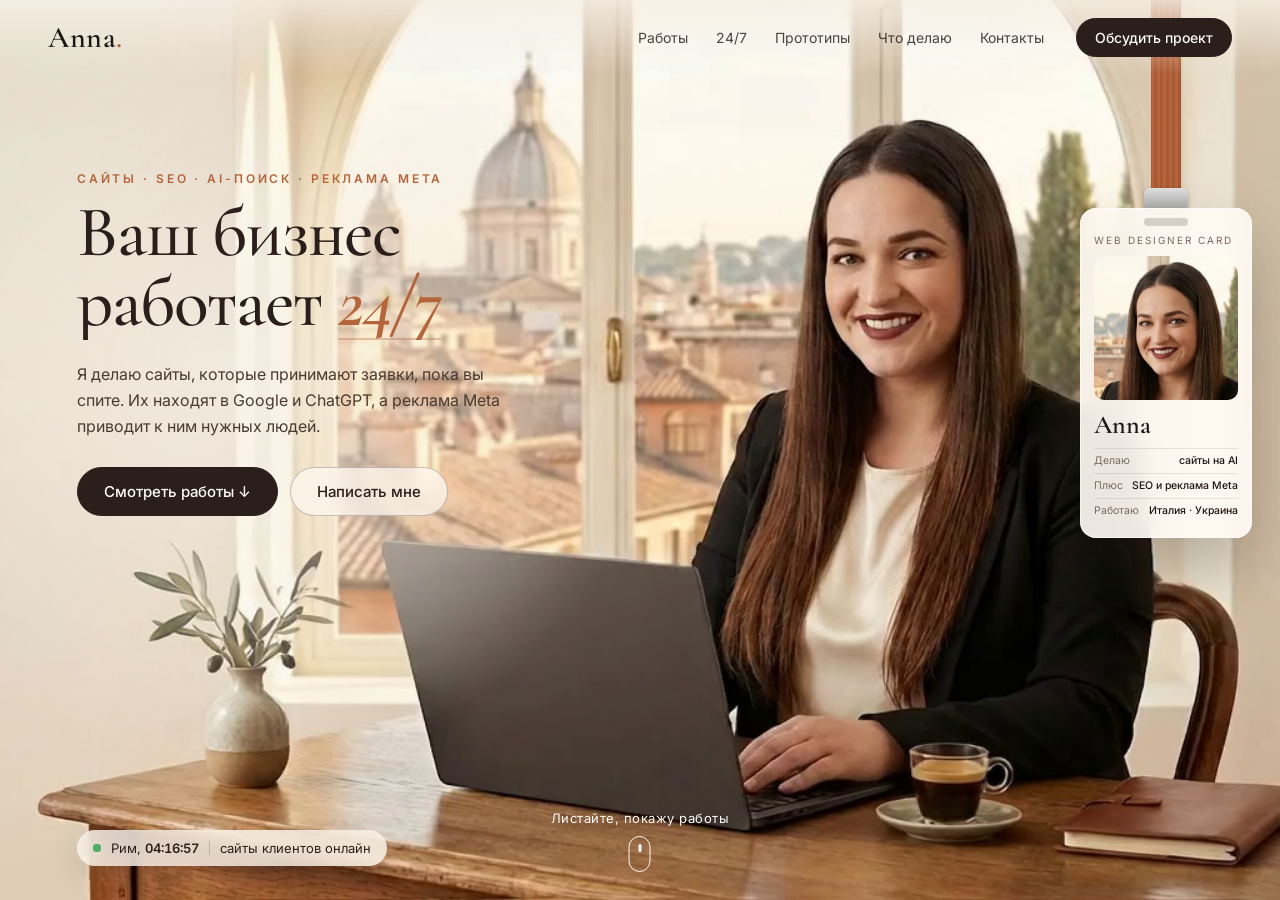
==== commit 29179811: "Badge back on hero (right edge), flies up on scroll Co-Authored-By: Claude Opus 5.5 <noreply@anthrop" ====
--- a/index.html
+++ b/index.html
@@ -69,6 +69,22 @@
       <span>сайты клиентов онлайн</span>
     </div>
 
+    <div class="badge badge--hero" id="heroBadge">
+      <div class="badge__strap"></div>
+      <div class="badge__clip"></div>
+      <div class="badge__card">
+        <div class="badge__hole"></div>
+        <p class="badge__label">Web designer card</p>
+        <img class="badge__photo" src="assets/img/anna-face.jpg" alt="Анна">
+        <p class="badge__name">Anna</p>
+        <dl class="badge__rows">
+          <div><dt>Делаю</dt><dd>сайты на AI</dd></div>
+          <div><dt>Плюс</dt><dd>SEO и реклама Meta</dd></div>
+          <div><dt>Работаю</dt><dd>Италия · Украина</dd></div>
+        </dl>
+      </div>
+    </div>
+
     <button class="scroll-hint" id="scrollHint" aria-label="Смотреть работы">
       <span>Листайте, покажу работы</span><i></i>
     </button>
@@ -149,7 +165,7 @@
 
   <section class="about" id="about">
     <div class="wrap about__inner">
-      <div class="badge" id="badge">
+      <div class="badge badge--about" id="badge">
         <div class="badge__strap"></div>
         <div class="badge__clip"></div>
         <div class="badge__card">
--- a/style.css
+++ b/style.css
@@ -71,6 +71,16 @@
 .hero__sub{margin-top:22px;font-size:clamp(16px,1.25vw,18px);line-height:1.6;color:#4a3b31;animation:fade 1s .35s var(--ease) both}
 .hero__cta{display:flex;flex-wrap:wrap;gap:12px;margin-top:28px;animation:fade 1s .5s var(--ease) both}
 @keyframes fade{from{opacity:0;transform:translateY(14px)}to{opacity:1;transform:none}}
+
+/* карточка на первом экране: висит у правого края, при скролле улетает вверх */
+.hero .badge--hero{position:absolute;top:-24px;right:clamp(14px,2.2vw,40px);width:172px;
+  transition:transform 1s var(--ease),opacity .8s var(--ease)}
+.badge--hero .badge__strap{height:clamp(150px,24vh,240px)}
+.badge--hero .badge__card{padding:26px 14px 14px}
+.badge--hero .badge__name{font-size:26px}
+.badge--hero .badge__rows{font-size:10.5px}
+body:not(.is-hero) .badge--hero{animation:none;transform:translateY(-130vh) rotate(-8deg);opacity:0}
+@media (min-width:821px){.badge--about{display:none}.about{padding-top:clamp(80px,12vh,130px)}.about__text{padding-top:0;text-align:center}.about__text h2,.about__text .eyebrow{text-align:center}.about__text .sec-lead{margin-left:auto}}
 
 /* живые часы Рима */
 .live{position:absolute;left:var(--pad);bottom:34px;display:flex;align-items:center;gap:10px;padding:10px 16px;border-radius:999px;
@@ -142,8 +152,8 @@
 .case-card__link:hover{color:var(--espresso)}
 .case-card__dots{display:flex;gap:6px;margin-top:18px}
 .case-card__dots i{height:3px;flex:1;border-radius:3px;background:rgba(42,31,26,.12);overflow:hidden;position:relative}
-.case-card__dots i.on::after{content:"";position:absolute;inset:0;background:var(--terra);transform-origin:left;animation:prog var(--dur,16s) linear both}
-.case-card__dots i.done{background:var(--terra)}
+.case-card__dots i.on{background:var(--terra)}
+.case-card__dots i.done{background:rgba(181,101,60,.35)}
 @keyframes prog{from{transform:scaleX(0)}to{transform:scaleX(1)}}
 
 /* ---------- Обычная прокрутка ---------- */
@@ -275,7 +285,7 @@
   .hero::before{background:linear-gradient(rgba(246,239,228,.7),rgba(246,239,228,0) 34%)}
   .live{left:16px;right:auto;bottom:86px;font-size:12px;padding:8px 13px}
   .live__sep,.live span:last-child{display:none}
-  .scroll-hint{display:none}
+  .scroll-hint,.badge--hero{display:none}
 
   .cases__head{top:70px;left:20px;right:20px}
   .cases__head .eyebrow{margin-bottom:6px}
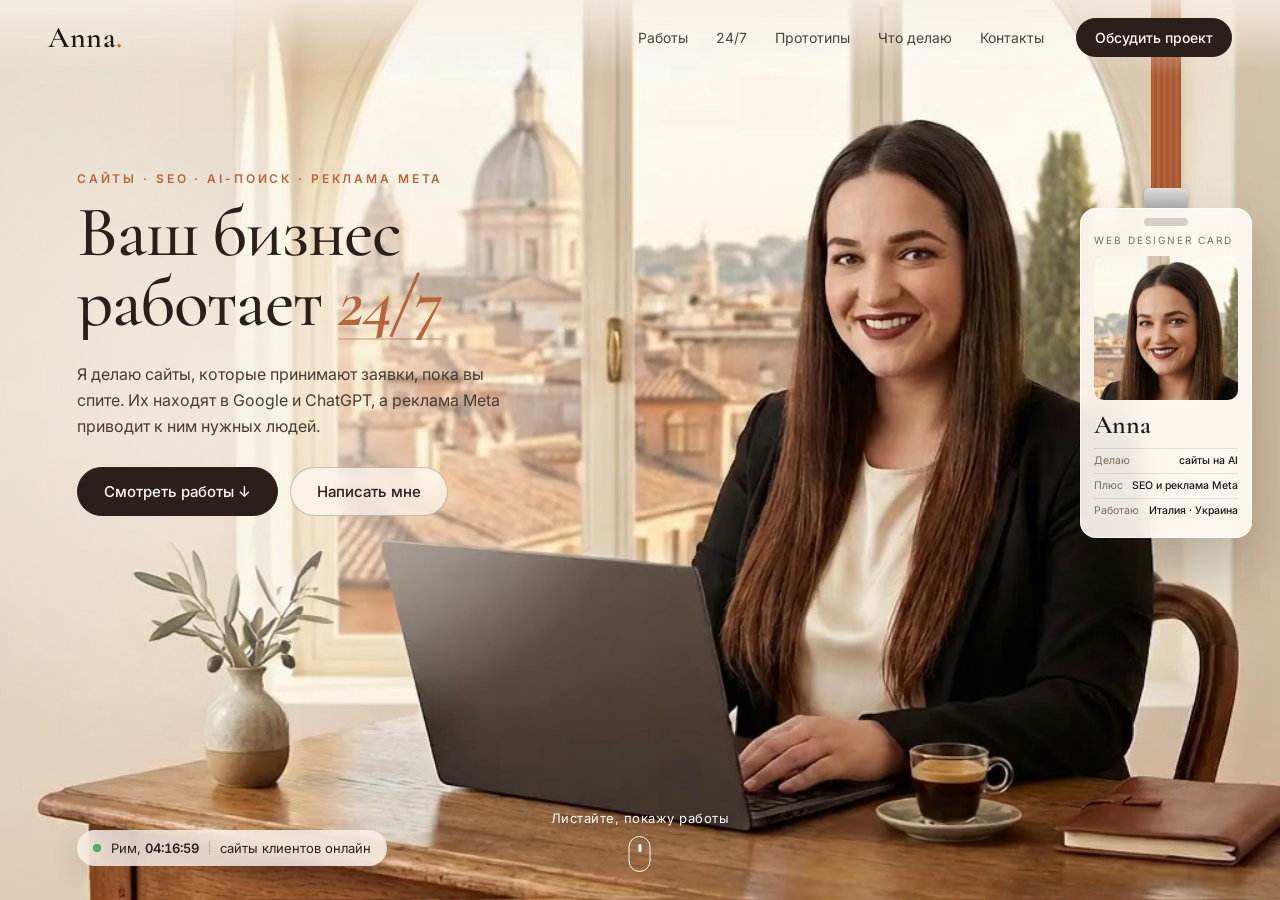
==== commit e8b3e2e5: "Transition loads like v1 (preload, instant start); small swaying badge on mobile hero Co-Authored-By" ====
--- a/index.html
+++ b/index.html
@@ -10,6 +10,8 @@
 <link rel="preconnect" href="https://fonts.gstatic.com" crossorigin>
 <link href="https://fonts.googleapis.com/css2?family=Cormorant+Garamond:ital,wght@0,500;0,600;1,500;1,600&family=Inter:wght@400;500;600&display=swap" rel="stylesheet">
 <link rel="icon" href="data:image/svg+xml,%3Csvg xmlns=%22http://www.w3.org/2000/svg%22 viewBox=%220 0 64 64%22%3E%3Crect width=%2264%22 height=%2264%22 rx=%2214%22 fill=%22%232a1f1a%22/%3E%3Ctext x=%2232%22 y=%2246%22 font-family=%22Georgia%22 font-size=%2240%22 text-anchor=%22middle%22 fill=%22%23f6efe4%22%3EA%3C/text%3E%3C/svg%3E">
+<link rel="preload" as="video" href="assets/video/transition.mp4" type="video/mp4" media="(min-width:821px)">
+<link rel="preload" as="video" href="assets/video/transition-m.mp4" type="video/mp4" media="(max-width:820px)">
 <link rel="stylesheet" href="style.css">
 </head>
 <body class="is-hero">
--- a/style.css
+++ b/style.css
@@ -51,7 +51,7 @@
 .screen__video{width:100%;height:100%;object-fit:cover;display:block;transition:opacity .45s var(--ease)}
 .screen__video.is-out{opacity:0}
 .screen__glare{position:absolute;inset:0;background:linear-gradient(115deg,rgba(255,240,220,.16) 0%,rgba(255,240,220,0) 38%,rgba(0,0,0,.08) 100%);pointer-events:none}
-body.trans-on .scene__trans{opacity:1}
+body.is-playing .scene__trans,body.is-cases .scene__trans{opacity:1}
 body.is-cases .scene__cases{opacity:1}
 
 /* ---------- Первый экран ---------- */
@@ -285,7 +285,18 @@
   .hero::before{background:linear-gradient(rgba(246,239,228,.7),rgba(246,239,228,0) 34%)}
   .live{left:16px;right:auto;bottom:86px;font-size:12px;padding:8px 13px}
   .live__sep,.live span:last-child{display:none}
-  .scroll-hint,.badge--hero{display:none}
+  .scroll-hint{display:none}
+  .hero .badge--hero{right:10px;top:-20px;width:96px}
+  .hero .hero__text{right:auto;width:calc(100% - 132px);max-width:290px}
+  .hero .hero__sub{max-width:none}
+  .badge--hero .badge__strap{width:16px;height:clamp(70px,10vh,100px)}
+  .badge--hero .badge__clip{width:30px;height:18px}
+  .badge--hero .badge__card{padding:18px 8px 9px;border-radius:12px}
+  .badge--hero .badge__hole{top:7px;width:28px;height:5px;margin-left:-14px}
+  .badge--hero .badge__label{font-size:6.5px;letter-spacing:.14em}
+  .badge--hero .badge__photo{margin:6px 0 7px;border-radius:7px}
+  .badge--hero .badge__name{font-size:19px}
+  .badge--hero .badge__rows{display:none}
 
   .cases__head{top:70px;left:20px;right:20px}
   .cases__head .eyebrow{margin-bottom:6px}
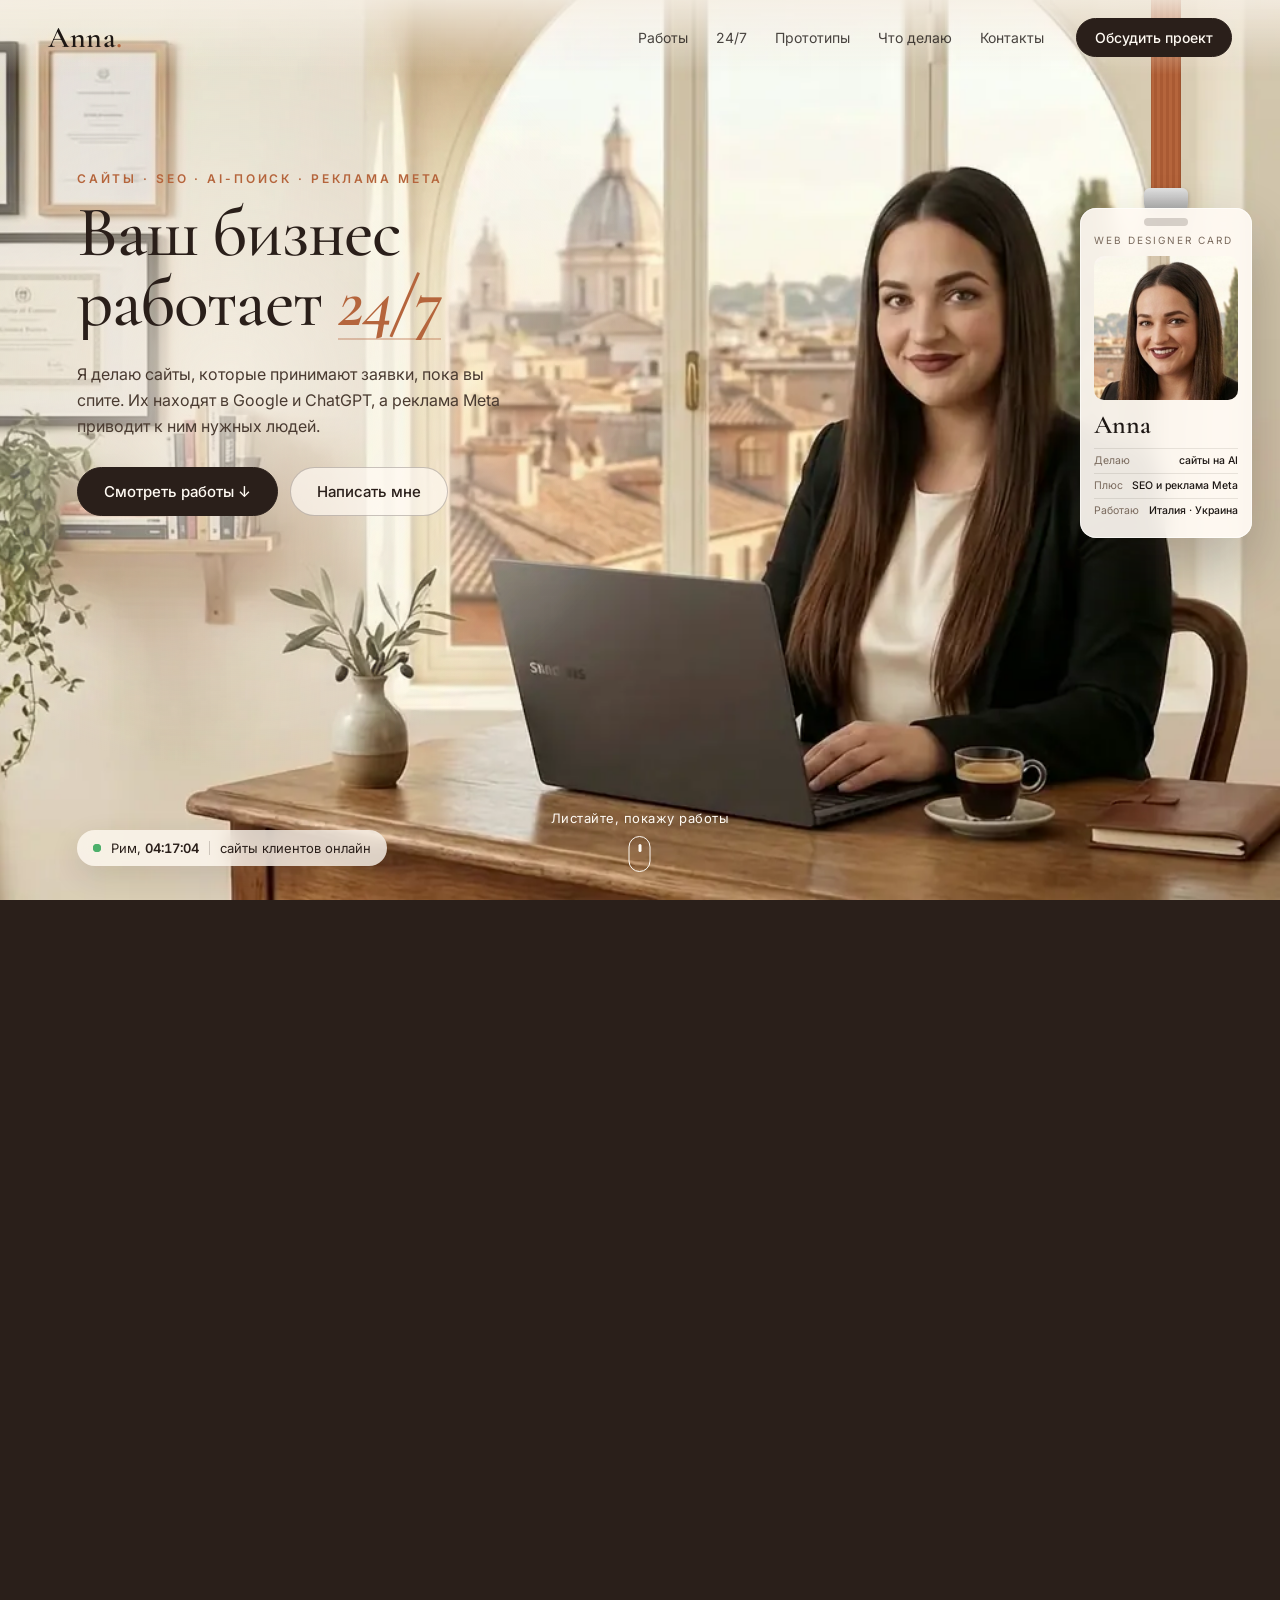
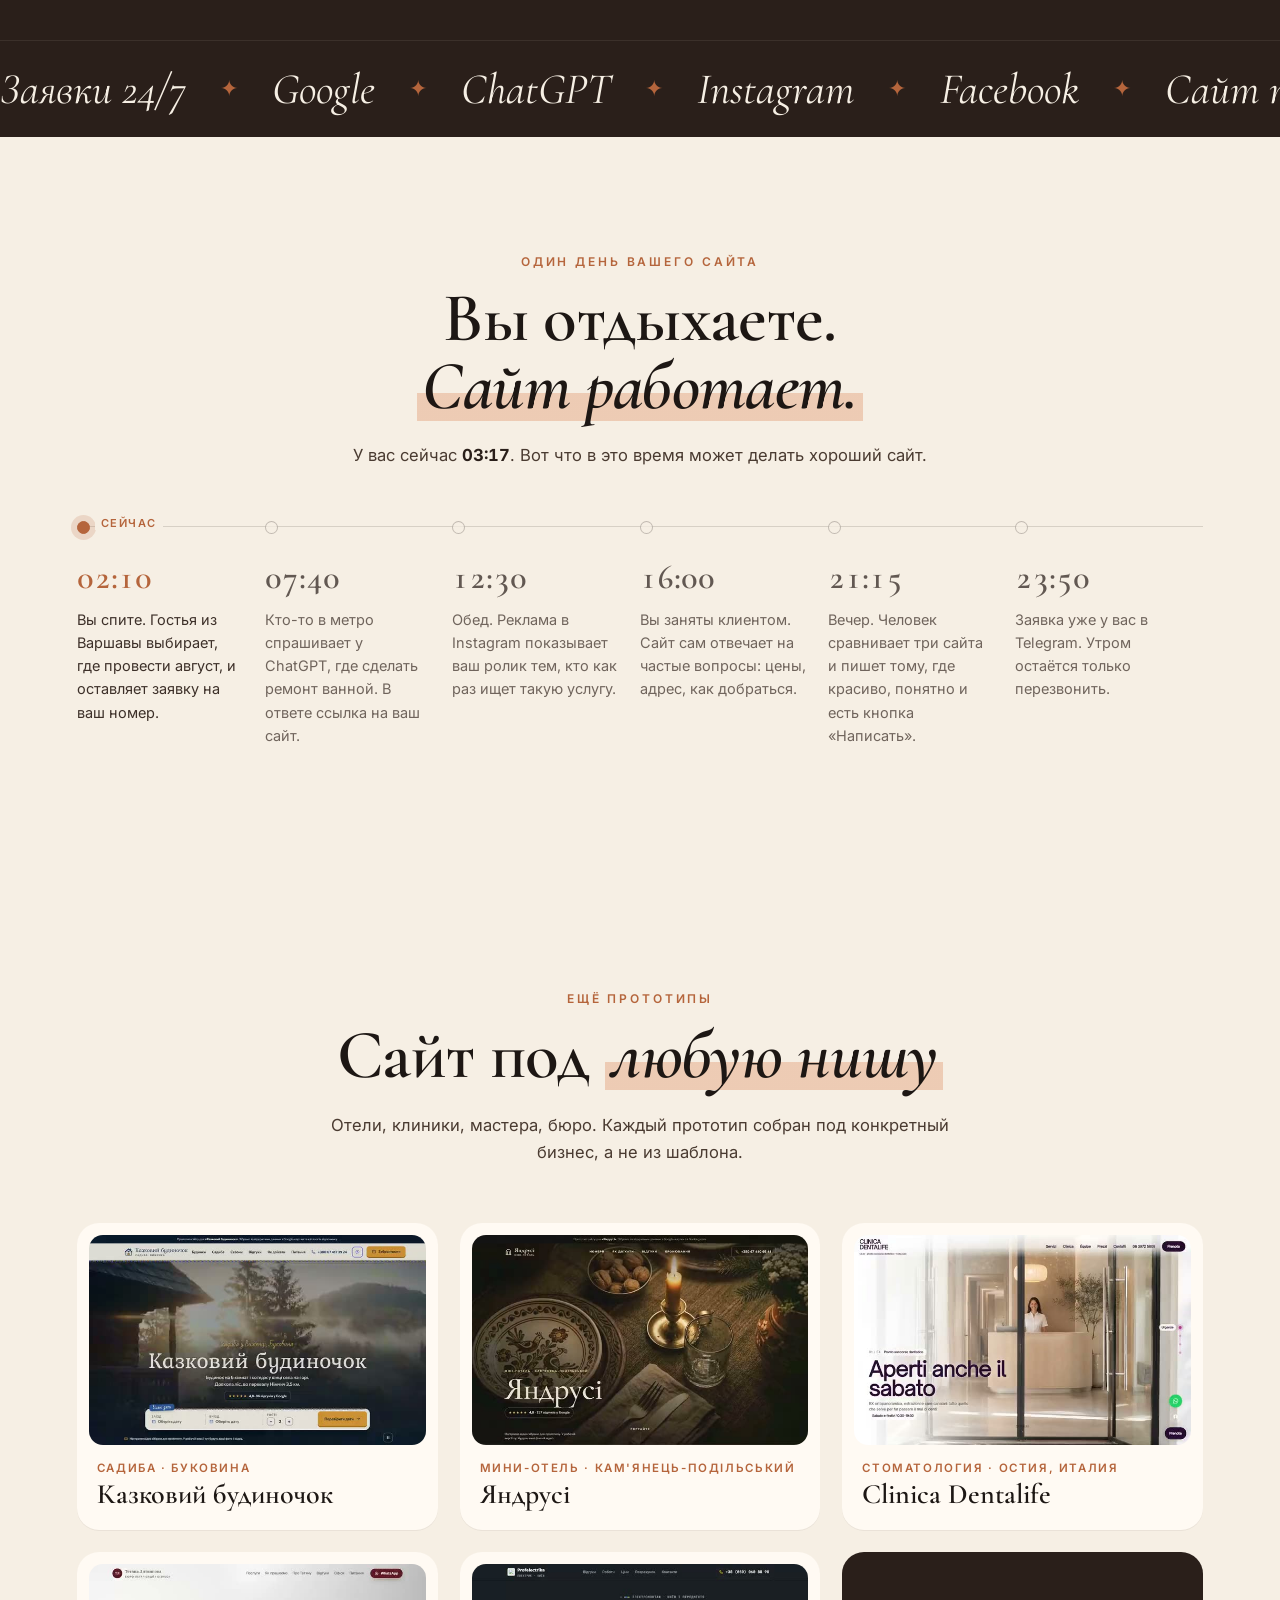
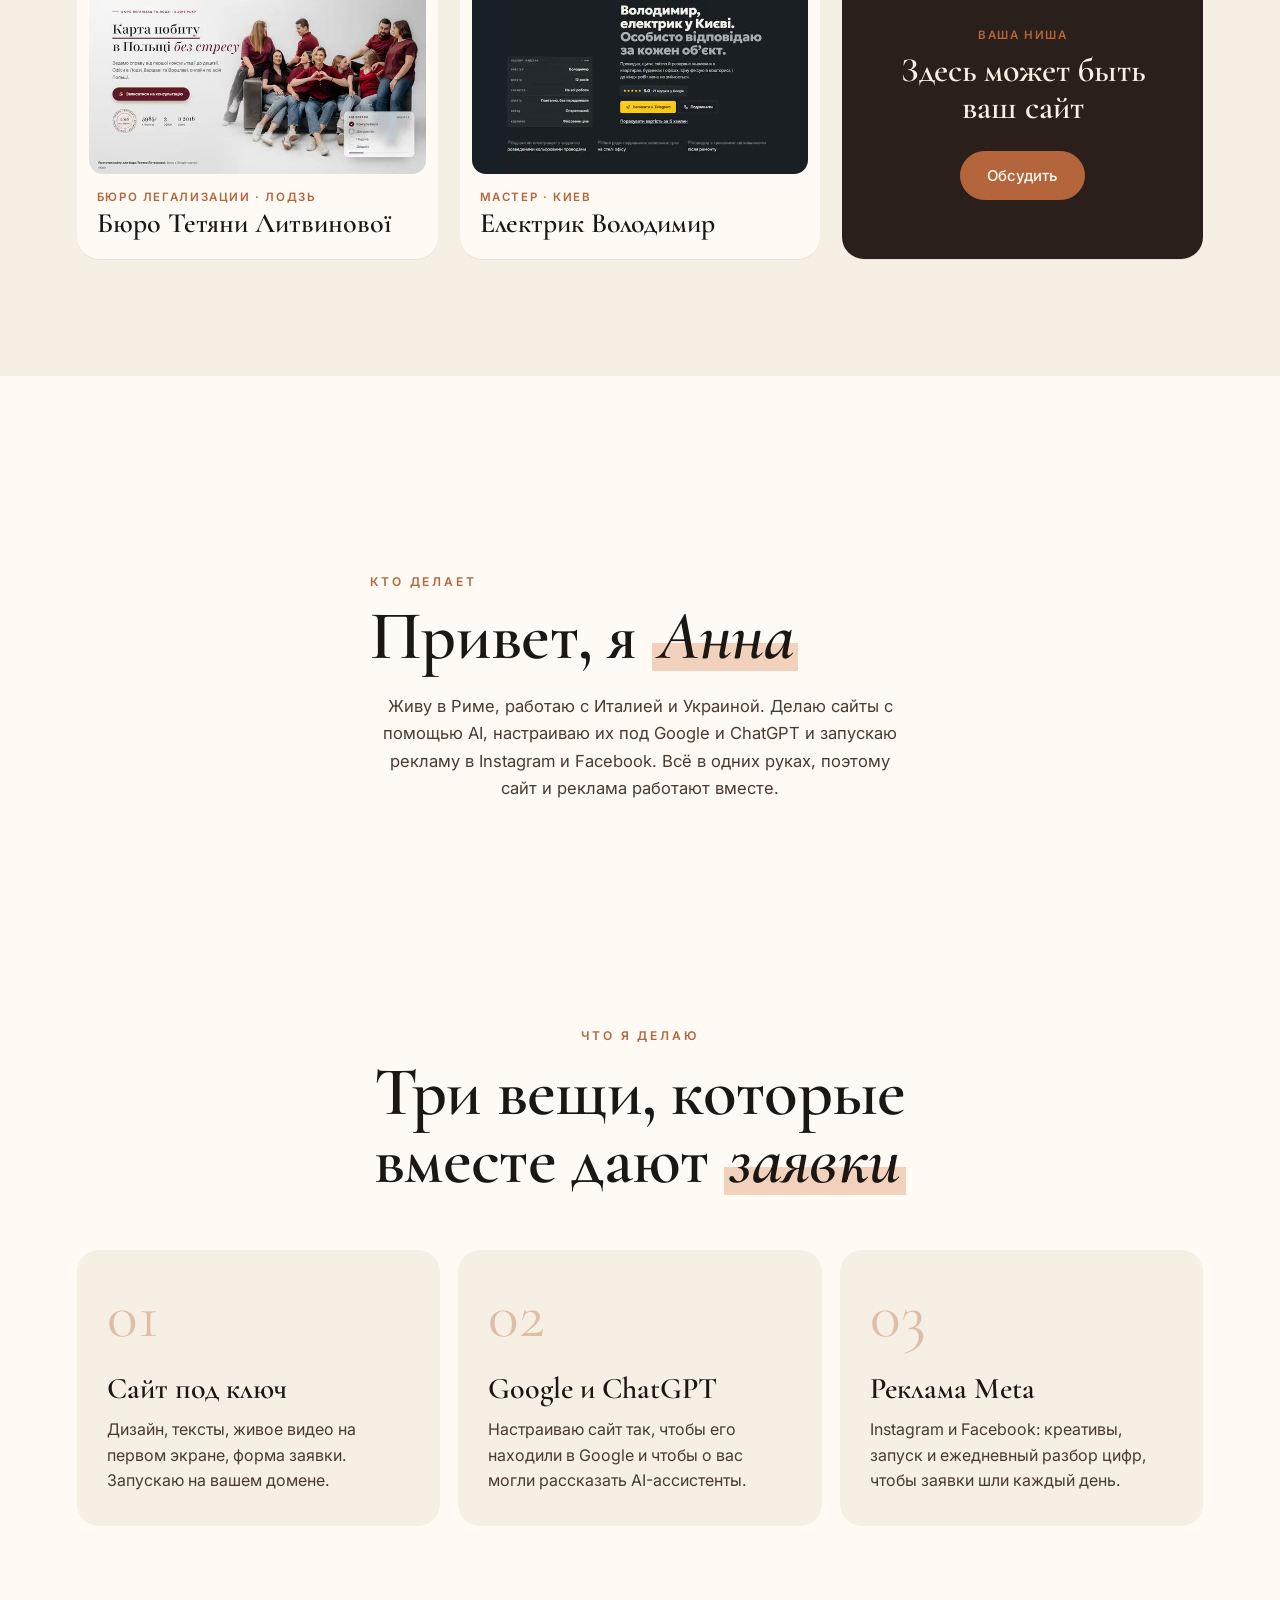
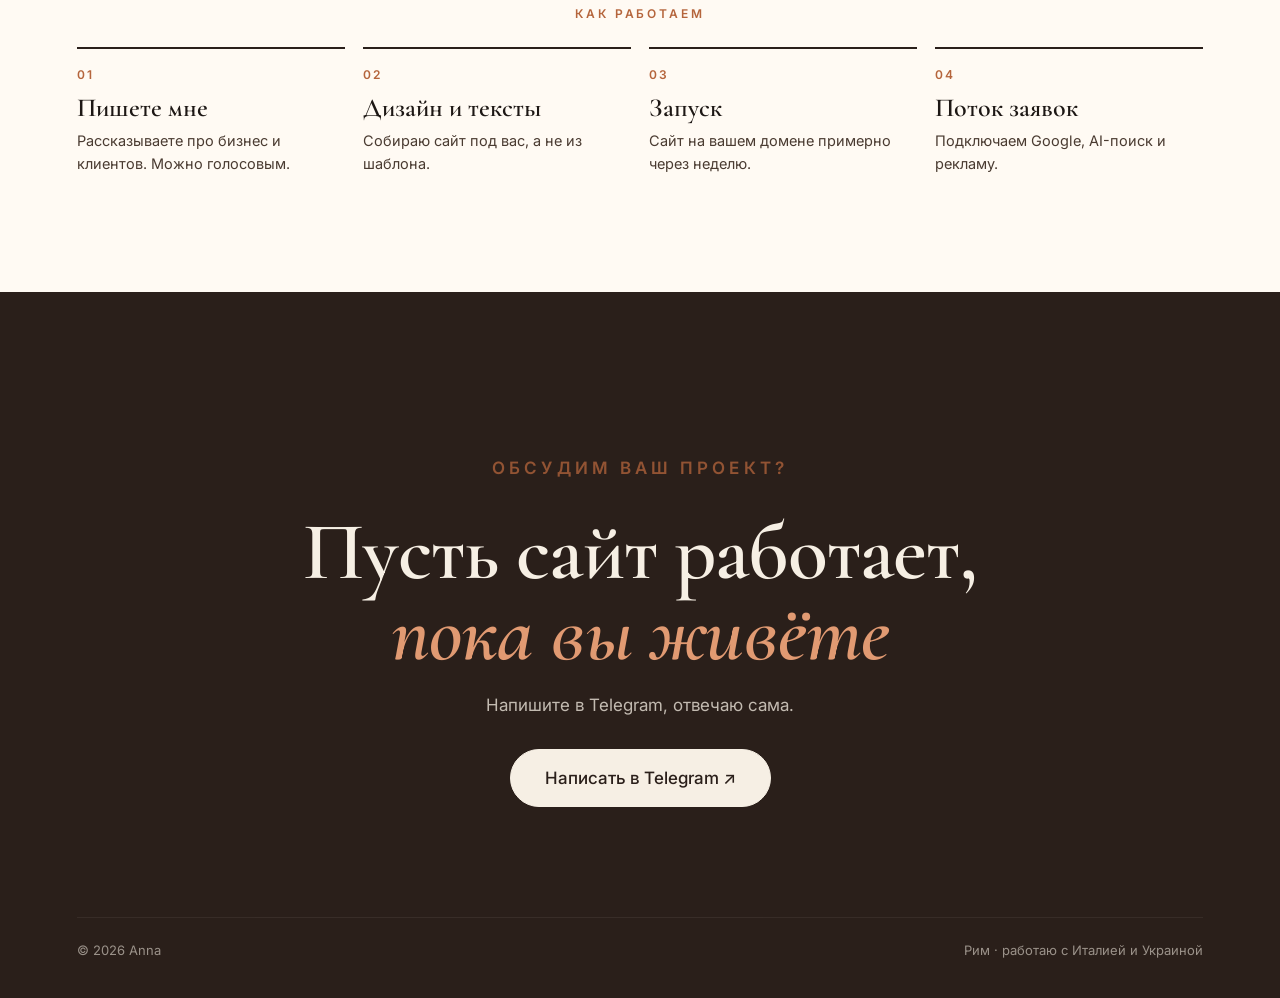
==== commit 09360100: "Scroll-scrubbed transition (canvas frames, Omni video), new office with certificates, no hands on fi" ====
--- a/index.html
+++ b/index.html
@@ -10,8 +10,6 @@
 <link rel="preconnect" href="https://fonts.gstatic.com" crossorigin>
 <link href="https://fonts.googleapis.com/css2?family=Cormorant+Garamond:ital,wght@0,500;0,600;1,500;1,600&family=Inter:wght@400;500;600&display=swap" rel="stylesheet">
 <link rel="icon" href="data:image/svg+xml,%3Csvg xmlns=%22http://www.w3.org/2000/svg%22 viewBox=%220 0 64 64%22%3E%3Crect width=%2264%22 height=%2264%22 rx=%2214%22 fill=%22%232a1f1a%22/%3E%3Ctext x=%2232%22 y=%2246%22 font-family=%22Georgia%22 font-size=%2240%22 text-anchor=%22middle%22 fill=%22%23f6efe4%22%3EA%3C/text%3E%3C/svg%3E">
-<link rel="preload" as="video" href="assets/video/transition.mp4" type="video/mp4" media="(min-width:821px)">
-<link rel="preload" as="video" href="assets/video/transition-m.mp4" type="video/mp4" media="(max-width:820px)">
 <link rel="stylesheet" href="style.css">
 </head>
 <body class="is-hero">
@@ -35,14 +33,13 @@
       <source media="(max-width:820px)" srcset="assets/img/hero-m.jpg">
       <img class="scene__hero" id="heroImg" src="assets/img/hero-poster.jpg" alt="Анна за ноутбуком, за окном крыши Рима">
     </picture>
-    <video class="scene__trans" id="trans" muted playsinline preload="auto"></video>
+    <canvas class="scene__seq" id="seq"></canvas>
     <div class="scene__cases" id="casesLayer">
       <img class="scene__end" id="endImg" alt="">
       <div class="screen" id="screen">
         <video class="screen__video" id="caseVideo" muted playsinline loop preload="auto"></video>
         <div class="screen__glare"></div>
       </div>
-      <img class="scene__overlay" id="overlayImg" alt="">
     </div>
   </div>
 
@@ -118,8 +115,9 @@
 </div>
 
 <!-- Обычная прокрутка после кейсов -->
+<div class="loadbar" id="loadbar"><i></i></div>
 <main class="flow" id="flow">
-  <div class="flow__spacer" id="casesSpacer"></div>
+  <div class="track" id="track"><div class="track__scrub" id="scrub"></div><div class="track__hold"></div></div>
 
   <div class="marquee" aria-hidden="true">
     <div class="marquee__track">
--- a/style.css
+++ b/style.css
@@ -7,7 +7,6 @@
 }
 *{box-sizing:border-box;margin:0;padding:0}
 html,body{background:var(--espresso);color:var(--ink);font-family:var(--sans);-webkit-font-smoothing:antialiased}
-body.is-hero,body.is-playing{overflow:hidden;height:100%;overscroll-behavior:none}
 a{color:inherit}
 button{font:inherit;cursor:pointer}
 em{font-style:italic;color:var(--terra)}
@@ -42,16 +41,14 @@
 .stage{position:fixed;inset:0;overflow:hidden;background:#d9cdbb}
 .scene{position:absolute;left:0;top:0;width:1280px;height:720px;transform-origin:0 0}
 .scene picture,.scene>video,.scene>div{position:absolute;inset:0}
-.scene__hero,.scene__trans{position:absolute;inset:0;width:100%;height:100%;object-fit:cover;display:block}
-.scene__trans{opacity:0}
+.scene__hero,.scene__seq{position:absolute;inset:0;width:100%;height:100%;object-fit:cover;display:block}
 .scene__cases{opacity:0}
 .scene__end,.scene__overlay{position:absolute;inset:0;width:100%;height:100%;display:block}
 .scene__overlay{pointer-events:none}
 .screen{position:absolute;left:0;top:0;width:1280px;height:800px;transform-origin:0 0;background:#0d0d0d;overflow:hidden}
-.screen__video{width:100%;height:100%;object-fit:cover;display:block;transition:opacity .45s var(--ease)}
+.screen__video{width:100%;height:100%;object-fit:cover;object-position:50% 0;display:block;transition:opacity .45s var(--ease)}
 .screen__video.is-out{opacity:0}
 .screen__glare{position:absolute;inset:0;background:linear-gradient(115deg,rgba(255,240,220,.16) 0%,rgba(255,240,220,0) 38%,rgba(0,0,0,.08) 100%);pointer-events:none}
-body.is-playing .scene__trans,body.is-cases .scene__trans{opacity:1}
 body.is-cases .scene__cases{opacity:1}
 
 /* ---------- Первый экран ---------- */
@@ -127,9 +124,9 @@
 .cases{position:absolute;inset:0;z-index:6;pointer-events:none;opacity:0;transition:opacity .7s var(--ease)}
 body.is-cases .cases{opacity:1}
 body.is-cases .cases>*{pointer-events:auto}
-.cases__head{position:absolute;left:var(--pad);top:96px;color:var(--espresso)}
+.cases__head{display:none;position:absolute;left:var(--pad);top:96px;color:var(--espresso)}
 .cases__hint{font-size:14px;color:#4a3b31;max-width:260px;line-height:1.5}
-.case-card{position:absolute;right:clamp(16px,4vw,64px);top:50%;transform:translateY(-50%);width:min(390px,32vw);
+.case-card{position:absolute;right:clamp(14px,2.4vw,40px);bottom:clamp(14px,3vh,32px);width:min(340px,27vw);
   padding:24px 28px 26px;border-radius:22px;background:rgba(255,250,243,.9);backdrop-filter:blur(14px);
   box-shadow:0 30px 70px rgba(42,31,26,.25)}
 .case-card__top{display:flex;align-items:center;justify-content:space-between}
@@ -159,8 +156,11 @@
 /* ---------- Обычная прокрутка ---------- */
 .flow{position:relative;z-index:10;pointer-events:none}
 .flow>*{pointer-events:auto}
-.flow__spacer{height:100vh;pointer-events:none}
-body.is-hero .flow,body.is-playing .flow{display:none}
+.track{pointer-events:none}
+.track__scrub{height:260vh}
+.track__hold{height:100vh}
+.loadbar{position:fixed;left:0;top:0;z-index:60;height:2px;width:100%;transform-origin:left;transform:scaleX(var(--p,0));background:var(--terra);transition:transform .3s,opacity .6s .3s}
+.loadbar.done{opacity:0}
 .flow h2{font-family:var(--serif);font-weight:500;font-size:clamp(42px,5.4vw,76px);line-height:.98;letter-spacing:-.01em}
 
 /* бегущая строка */
@@ -298,7 +298,7 @@
   .badge--hero .badge__name{font-size:19px}
   .badge--hero .badge__rows{display:none}
 
-  .cases__head{top:70px;left:20px;right:20px}
+  .cases__head{display:block;top:70px;left:20px;right:20px}
   .cases__head .eyebrow{margin-bottom:6px}
   .cases__hint{font-size:13px;max-width:none;text-shadow:0 1px 10px rgba(246,239,228,.9)}
   .case-card{top:auto;bottom:max(14px,env(safe-area-inset-bottom));transform:none;left:12px;right:12px;width:auto;padding:16px 18px 16px;border-radius:20px}
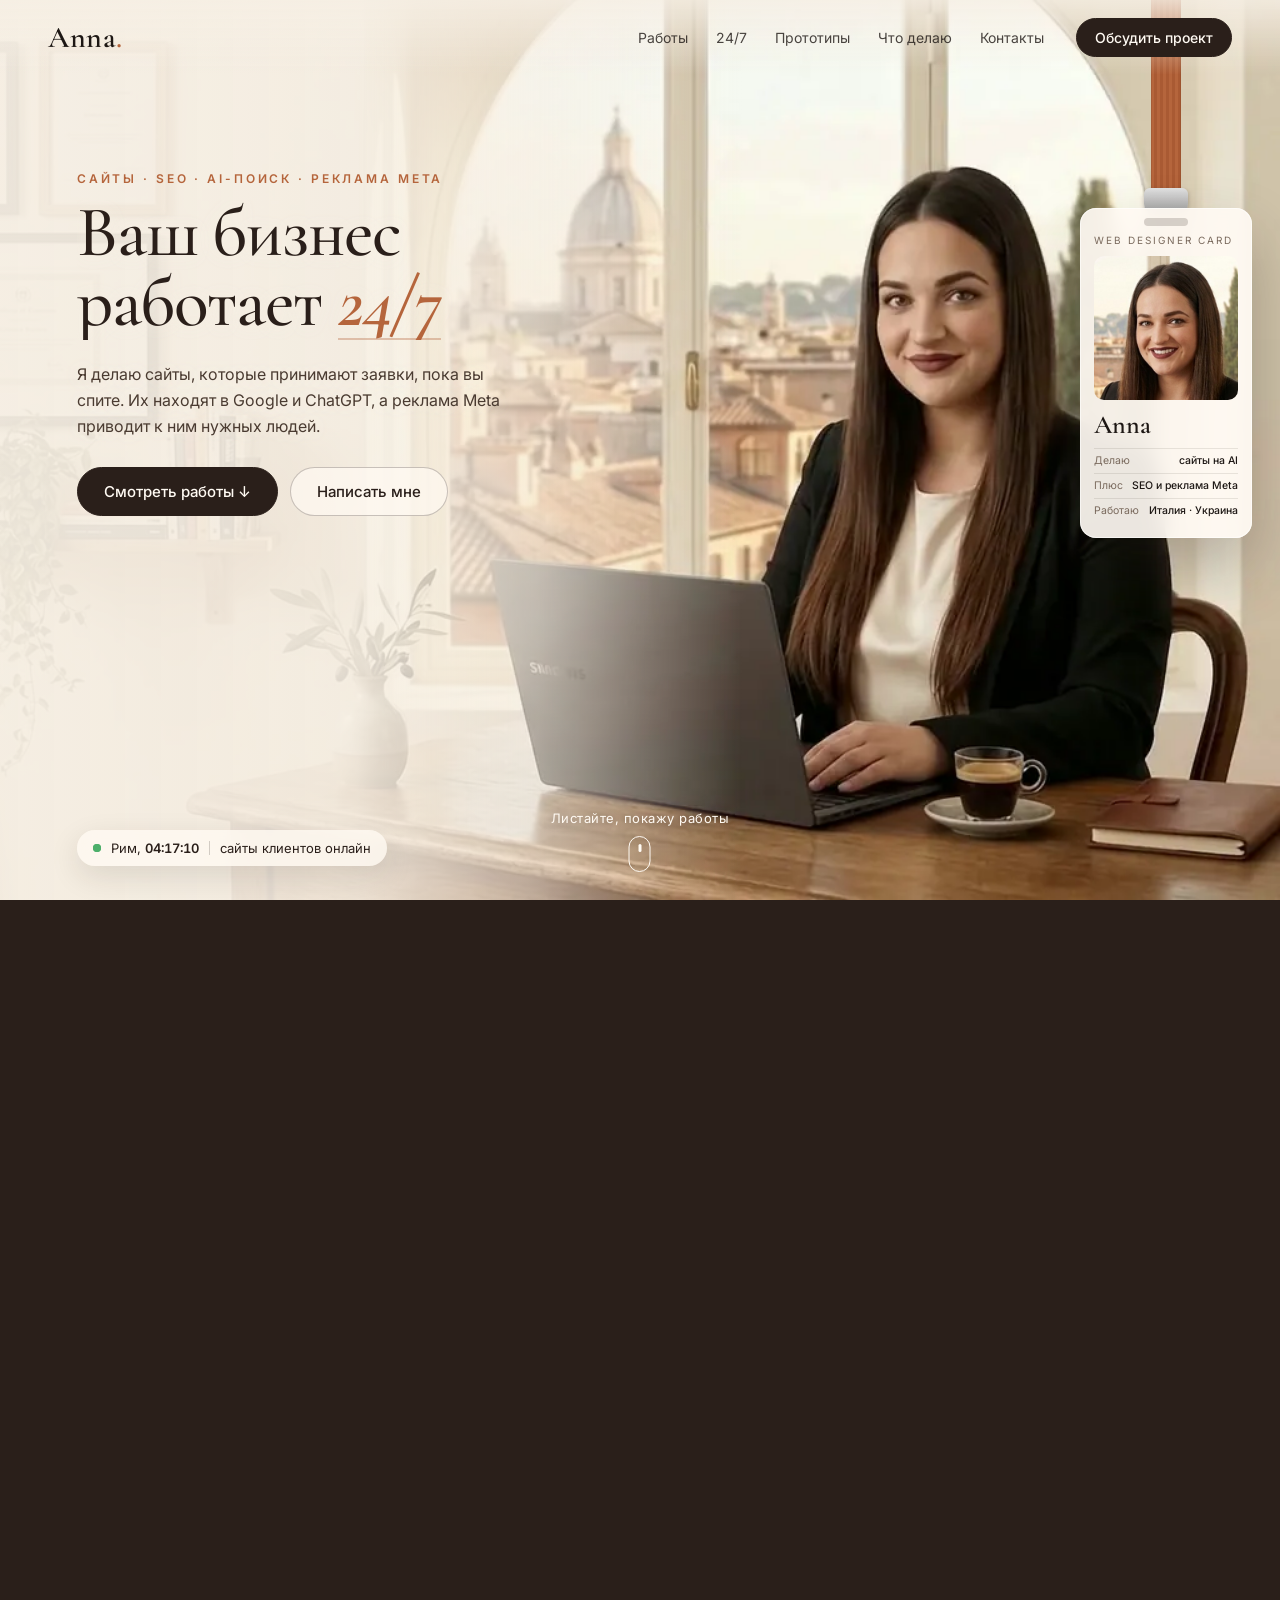
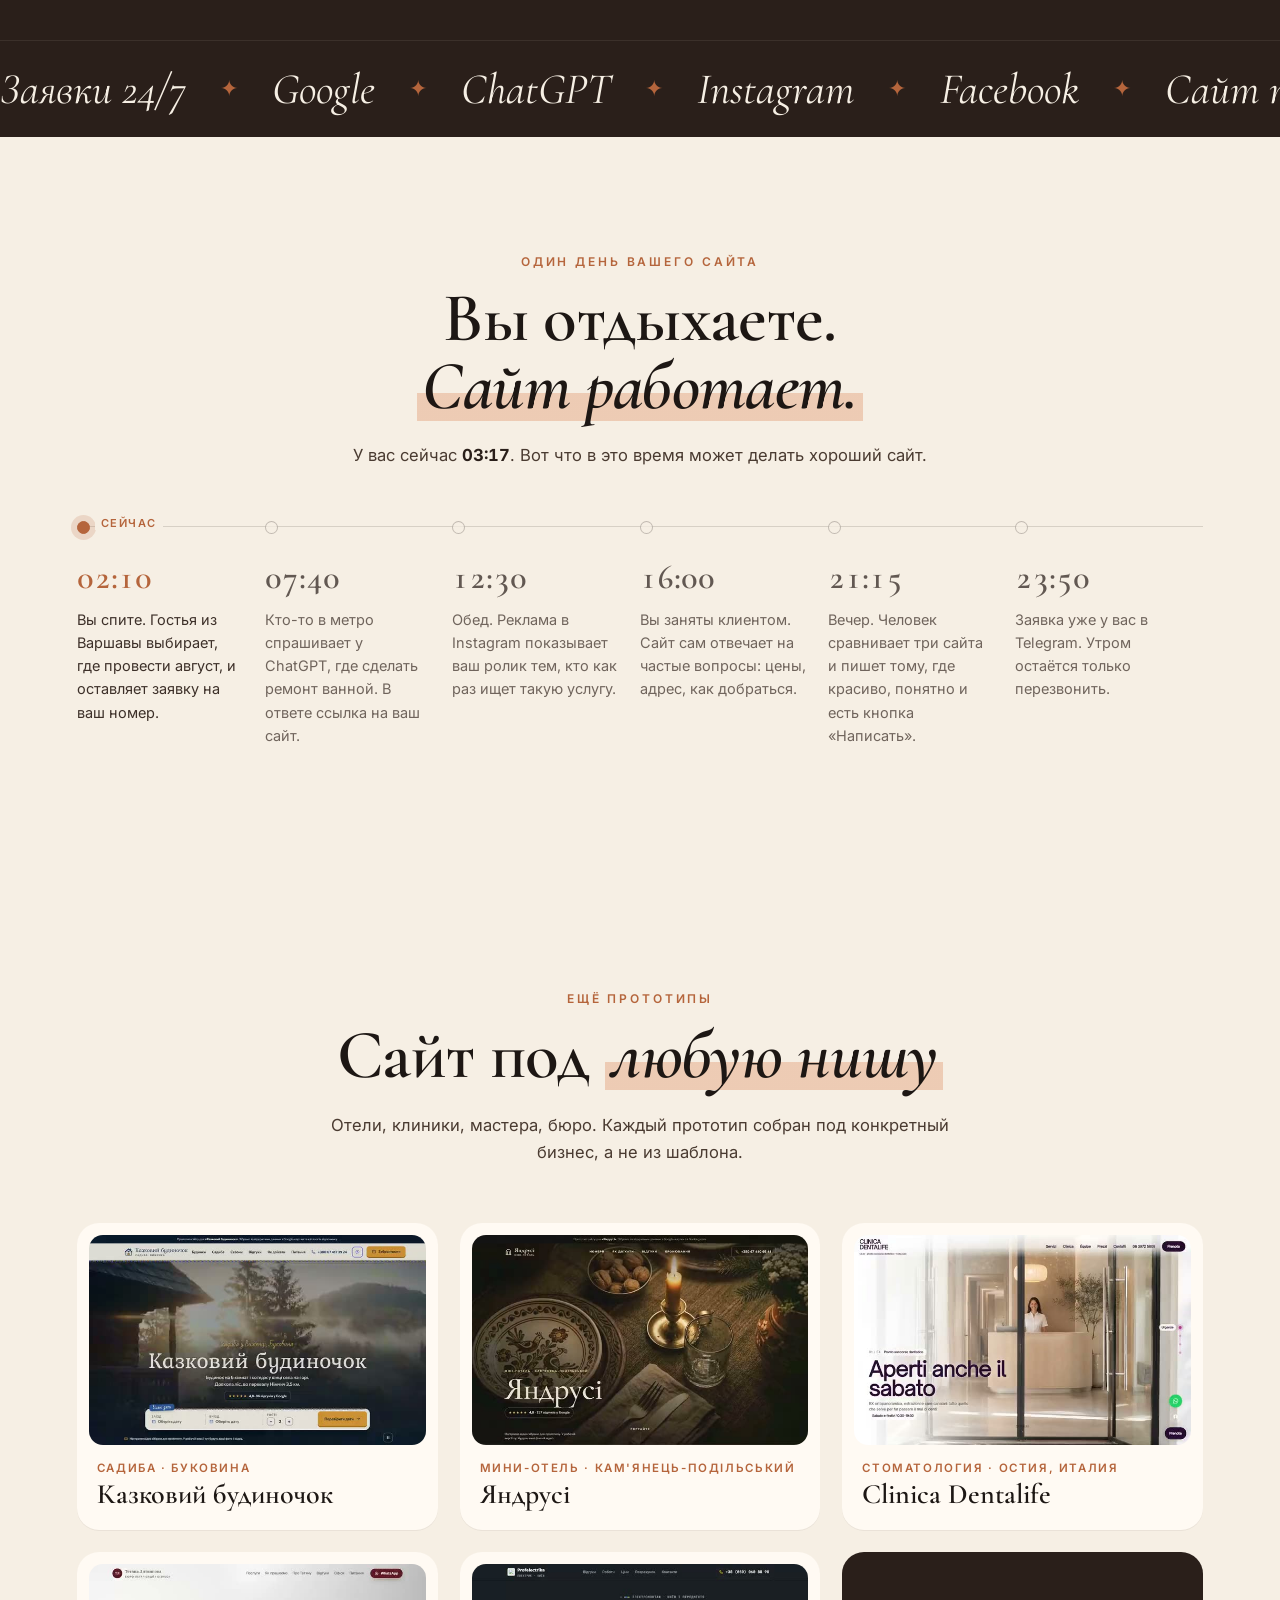
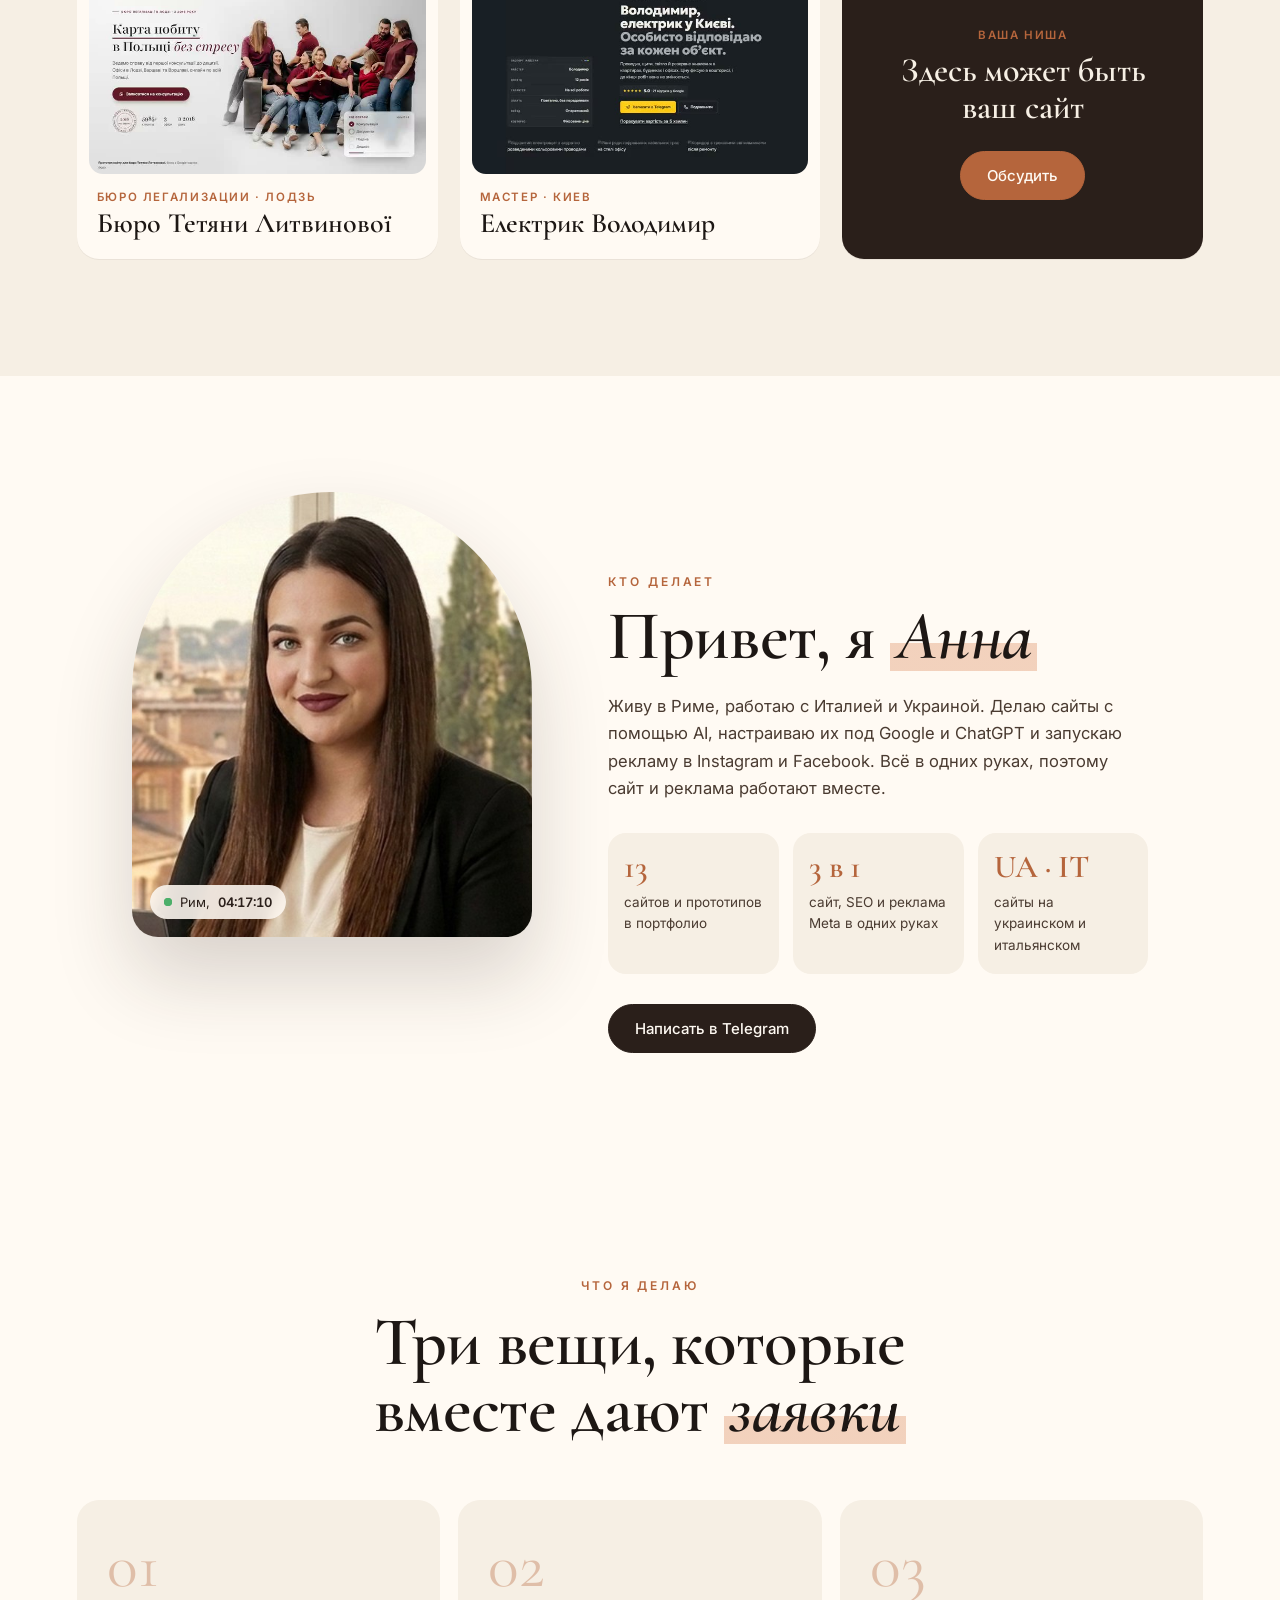
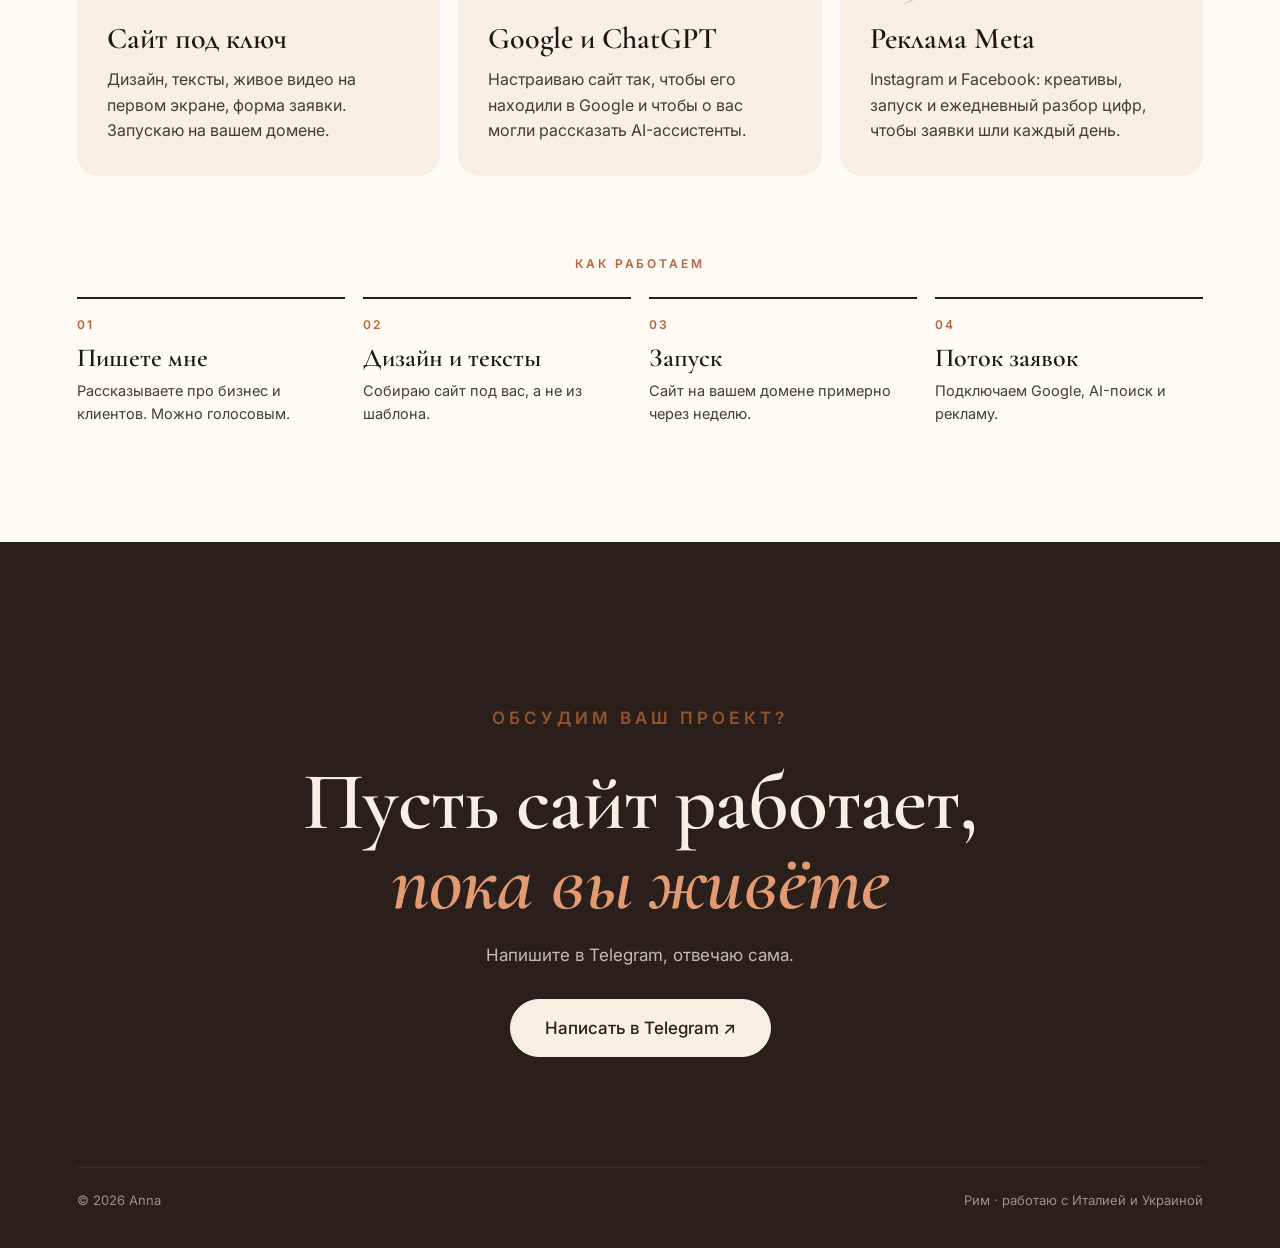
==== commit dd5f14b9: "Real site on the laptop screen during push-in (tracked quads), readable hero text, About with portra" ====
--- a/index.html
+++ b/index.html
@@ -181,10 +181,20 @@
         </div>
       </div>
 
+      <figure class="about__photo reveal">
+        <img src="assets/img/about.jpg" alt="Анна у окна с видом на Рим" loading="lazy">
+        <figcaption><i class="live__dot"></i>Рим, <b class="js-rome-time">--:--</b></figcaption>
+      </figure>
       <div class="about__text reveal">
         <p class="eyebrow">Кто делает</p>
         <h2>Привет, я <mark>Анна</mark></h2>
         <p class="sec-lead">Живу в Риме, работаю с Италией и Украиной. Делаю сайты с помощью AI, настраиваю их под Google и ChatGPT и запускаю рекламу в Instagram и Facebook. Всё в одних руках, поэтому сайт и реклама работают вместе.</p>
+        <ul class="about__facts">
+          <li><b>13</b><span>сайтов и прототипов в портфолио</span></li>
+          <li><b>3 в 1</b><span>сайт, SEO и реклама Meta в одних руках</span></li>
+          <li><b>UA · IT</b><span>сайты на украинском и итальянском</span></li>
+        </ul>
+        <a class="btn" href="https://t.me/meannush" target="_blank" rel="noopener">Написать в Telegram</a>
       </div>
     </div>
   </section>
--- a/style.css
+++ b/style.css
@@ -42,14 +42,16 @@
 .scene{position:absolute;left:0;top:0;width:1280px;height:720px;transform-origin:0 0}
 .scene picture,.scene>video,.scene>div{position:absolute;inset:0}
 .scene__hero,.scene__seq{position:absolute;inset:0;width:100%;height:100%;object-fit:cover;display:block}
-.scene__cases{opacity:0}
+.scene__cases{opacity:1}
+.scene__end{display:none!important}
+.screen{opacity:0;transition:opacity .35s var(--ease)}
+body.screen-on .screen{opacity:1}
 .scene__end,.scene__overlay{position:absolute;inset:0;width:100%;height:100%;display:block}
 .scene__overlay{pointer-events:none}
 .screen{position:absolute;left:0;top:0;width:1280px;height:800px;transform-origin:0 0;background:#0d0d0d;overflow:hidden}
 .screen__video{width:100%;height:100%;object-fit:cover;object-position:50% 0;display:block;transition:opacity .45s var(--ease)}
 .screen__video.is-out{opacity:0}
 .screen__glare{position:absolute;inset:0;background:linear-gradient(115deg,rgba(255,240,220,.16) 0%,rgba(255,240,220,0) 38%,rgba(0,0,0,.08) 100%);pointer-events:none}
-body.is-cases .scene__cases{opacity:1}
 
 /* ---------- Первый экран ---------- */
 .hero{position:absolute;inset:0;z-index:5;pointer-events:none}
@@ -77,7 +79,8 @@
 .badge--hero .badge__name{font-size:26px}
 .badge--hero .badge__rows{font-size:10.5px}
 body:not(.is-hero) .badge--hero{animation:none;transform:translateY(-130vh) rotate(-8deg);opacity:0}
-@media (min-width:821px){.badge--about{display:none}.about{padding-top:clamp(80px,12vh,130px)}.about__text{padding-top:0;text-align:center}.about__text h2,.about__text .eyebrow{text-align:center}.about__text .sec-lead{margin-left:auto}}
+@media (min-width:821px){.about{padding-top:clamp(80px,12vh,130px)}.about__text{padding-top:0}}
+.badge--about{display:none}
 
 /* живые часы Рима */
 .live{position:absolute;left:var(--pad);bottom:34px;display:flex;align-items:center;gap:10px;padding:10px 16px;border-radius:999px;
@@ -114,7 +117,8 @@
 /* уход первого экрана */
 body:not(.is-hero) .hero__text{opacity:0;transform:translateY(-40px)}
 body:not(.is-hero) .scroll-hint,body:not(.is-hero) .live{opacity:0;pointer-events:none;animation:none}
-.hero::before{content:"";position:absolute;inset:0;background:radial-gradient(ellipse 48% 62% at 18% 42%,rgba(246,239,228,.82),rgba(246,239,228,0) 70%);pointer-events:none;transition:opacity .6s}
+.hero::before{content:"";position:absolute;inset:0;background:linear-gradient(90deg,rgba(246,239,228,.94) 0%,rgba(246,239,228,.9) 28%,rgba(246,239,228,.62) 42%,rgba(246,239,228,0) 58%);pointer-events:none;transition:opacity .6s}
+.hero__title,.hero__sub{text-shadow:0 1px 18px rgba(246,239,228,.9)}
 body:not(.is-hero) .hero::before{opacity:0}
 .cases::before{content:"";position:absolute;inset:0 0 auto;height:200px;background:linear-gradient(rgba(246,239,228,.75),rgba(246,239,228,0));pointer-events:none}
 body.scrolled .nav::before{background:rgba(246,239,228,.92);backdrop-filter:blur(12px);box-shadow:0 1px 0 rgba(42,31,26,.08)}
@@ -250,6 +254,17 @@
 .about__text h2,.about__text .eyebrow{text-align:left}
 .about__text .sec-lead{margin-left:0}
 
+.about__inner{align-items:center}
+.about__photo{position:relative;flex:none;width:min(400px,34vw);margin:0}
+.about__photo img{display:block;width:100%;aspect-ratio:9/10;object-fit:cover;border-radius:200px 200px 26px 26px;box-shadow:0 40px 80px rgba(42,31,26,.18)}
+.about__photo figcaption{position:absolute;left:18px;bottom:18px;display:flex;align-items:center;gap:8px;padding:9px 14px;border-radius:999px;
+  background:rgba(255,250,243,.88);backdrop-filter:blur(8px);font-size:13px;color:var(--espresso)}
+.about__photo figcaption b{font-variant-numeric:tabular-nums;font-weight:600}
+.about__facts{list-style:none;display:grid;grid-template-columns:repeat(3,1fr);gap:14px;margin:30px 0 30px}
+.about__facts li{padding:18px 16px;border-radius:18px;background:var(--cream)}
+.about__facts b{display:block;font-family:var(--serif);font-size:32px;font-weight:600;color:var(--terra);line-height:1;margin-bottom:8px}
+.about__facts span{font-size:13.5px;line-height:1.45;color:#4a3b31}
+
 /* курсор */
 .cursor{position:fixed;left:0;top:0;z-index:100;pointer-events:none;display:none}
 .has-cursor .cursor{display:block}
@@ -320,6 +335,9 @@
   .protos__grid{grid-template-columns:1fr;gap:16px}
   .about__inner{flex-direction:column;align-items:center;text-align:center}
   .about__text{padding-top:0}
+  .about__photo{width:min(300px,78vw)}
+  .about__facts{grid-template-columns:1fr;text-align:left}
+  .about{padding-top:70px}
   .about__text h2,.about__text .eyebrow{text-align:center}
   .about__text .sec-lead{margin-left:auto}
   .badge{width:190px}
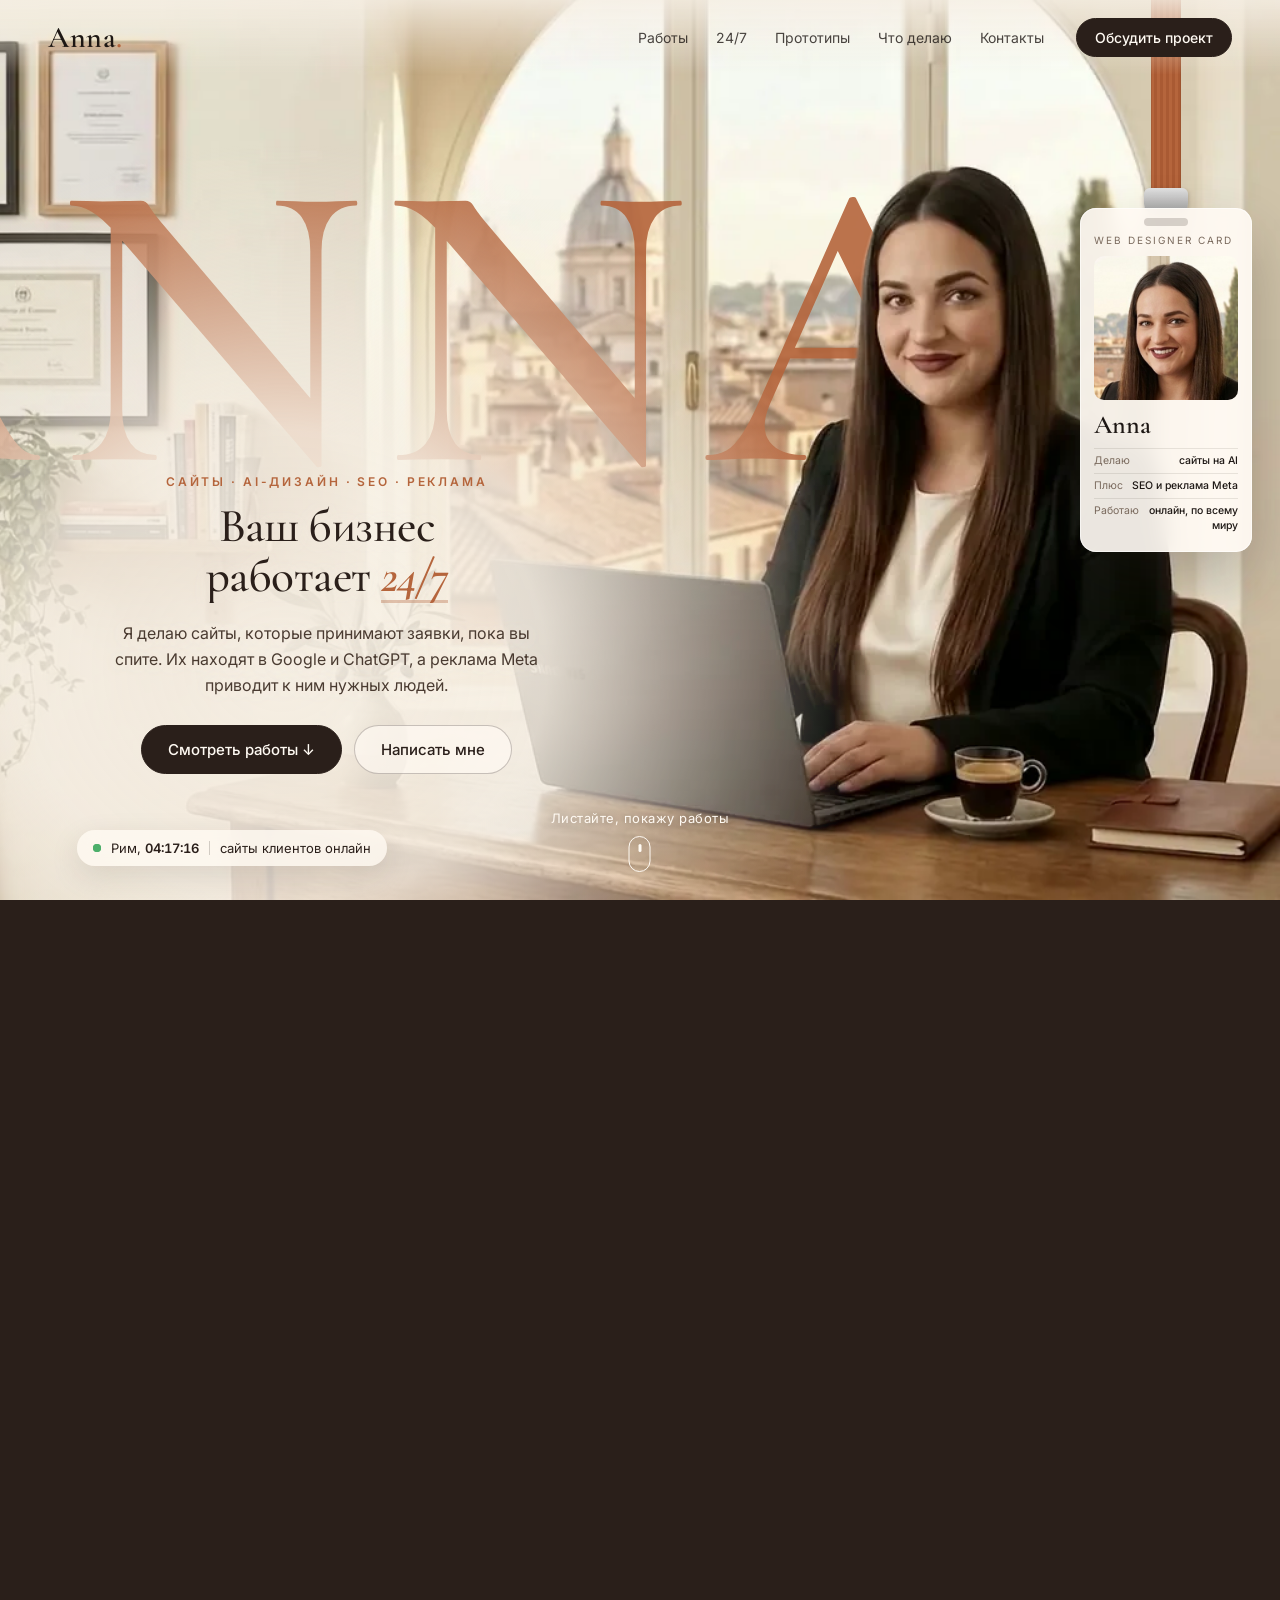
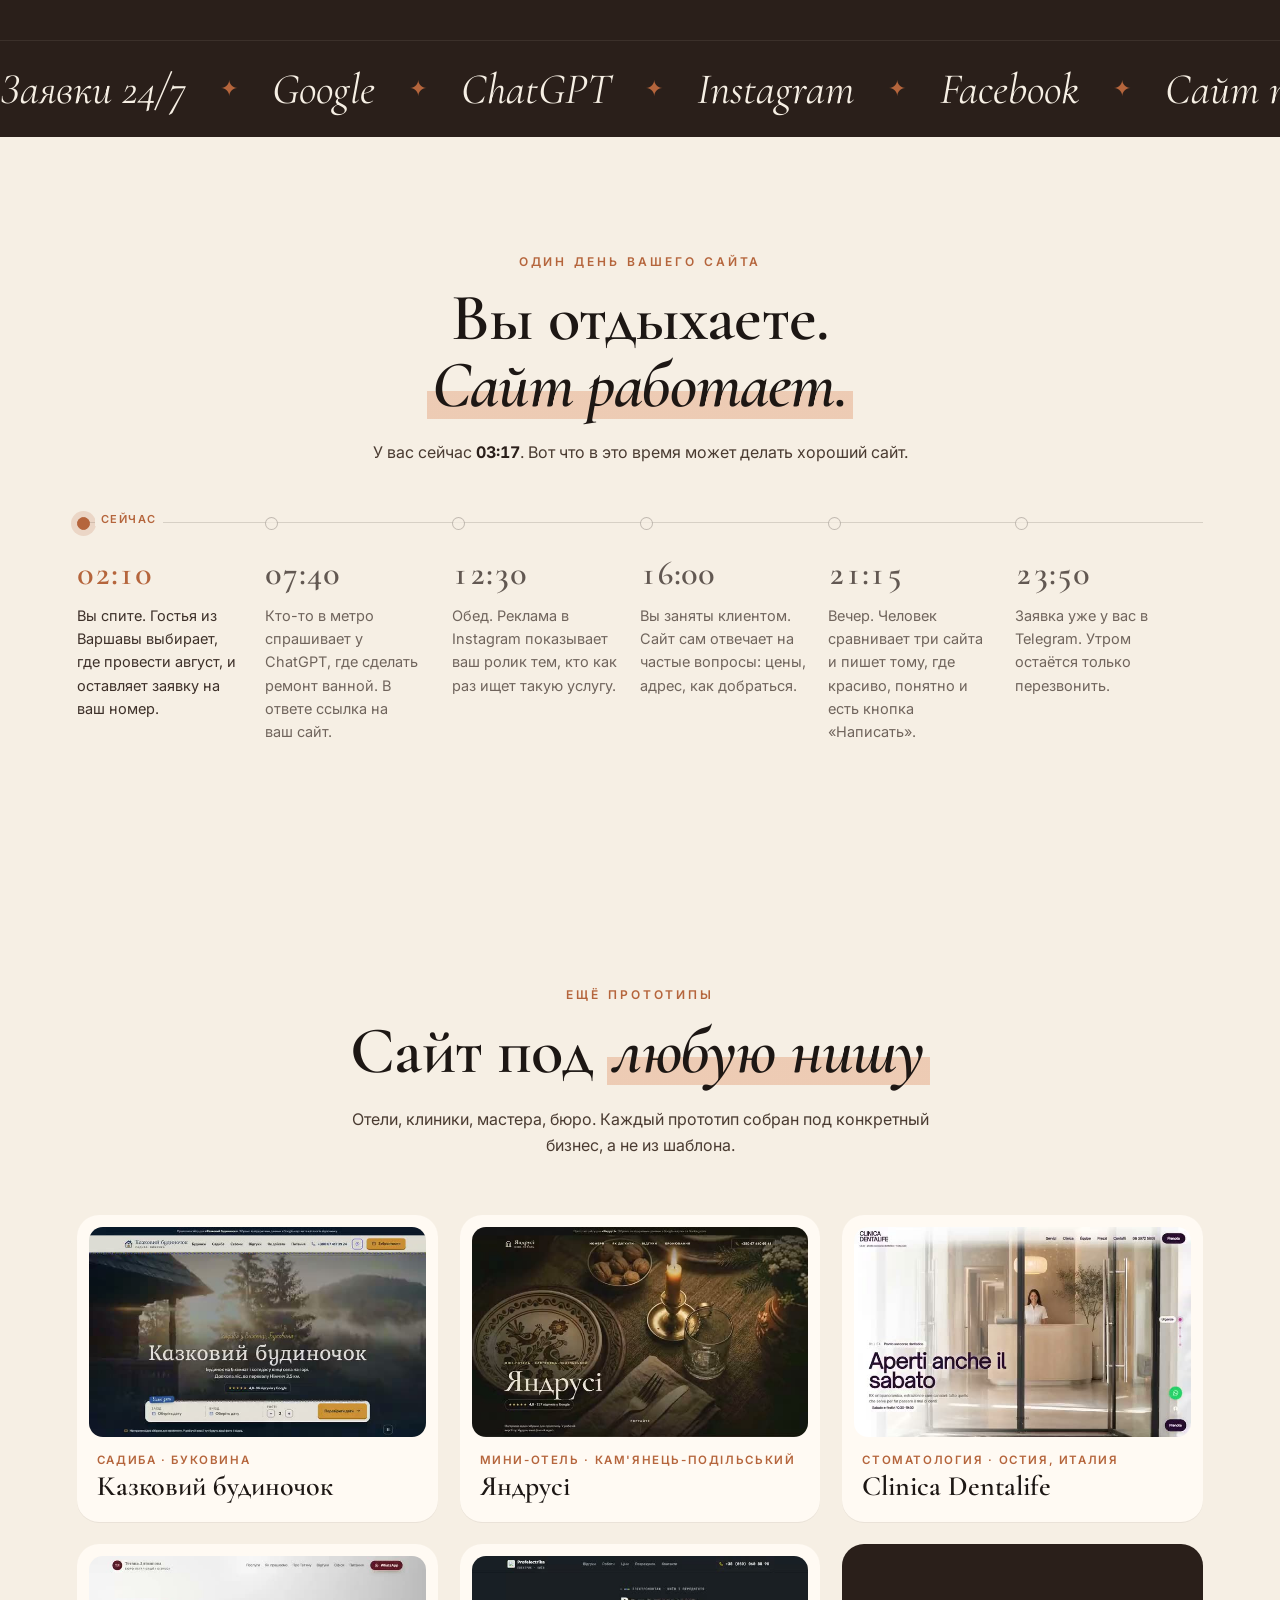
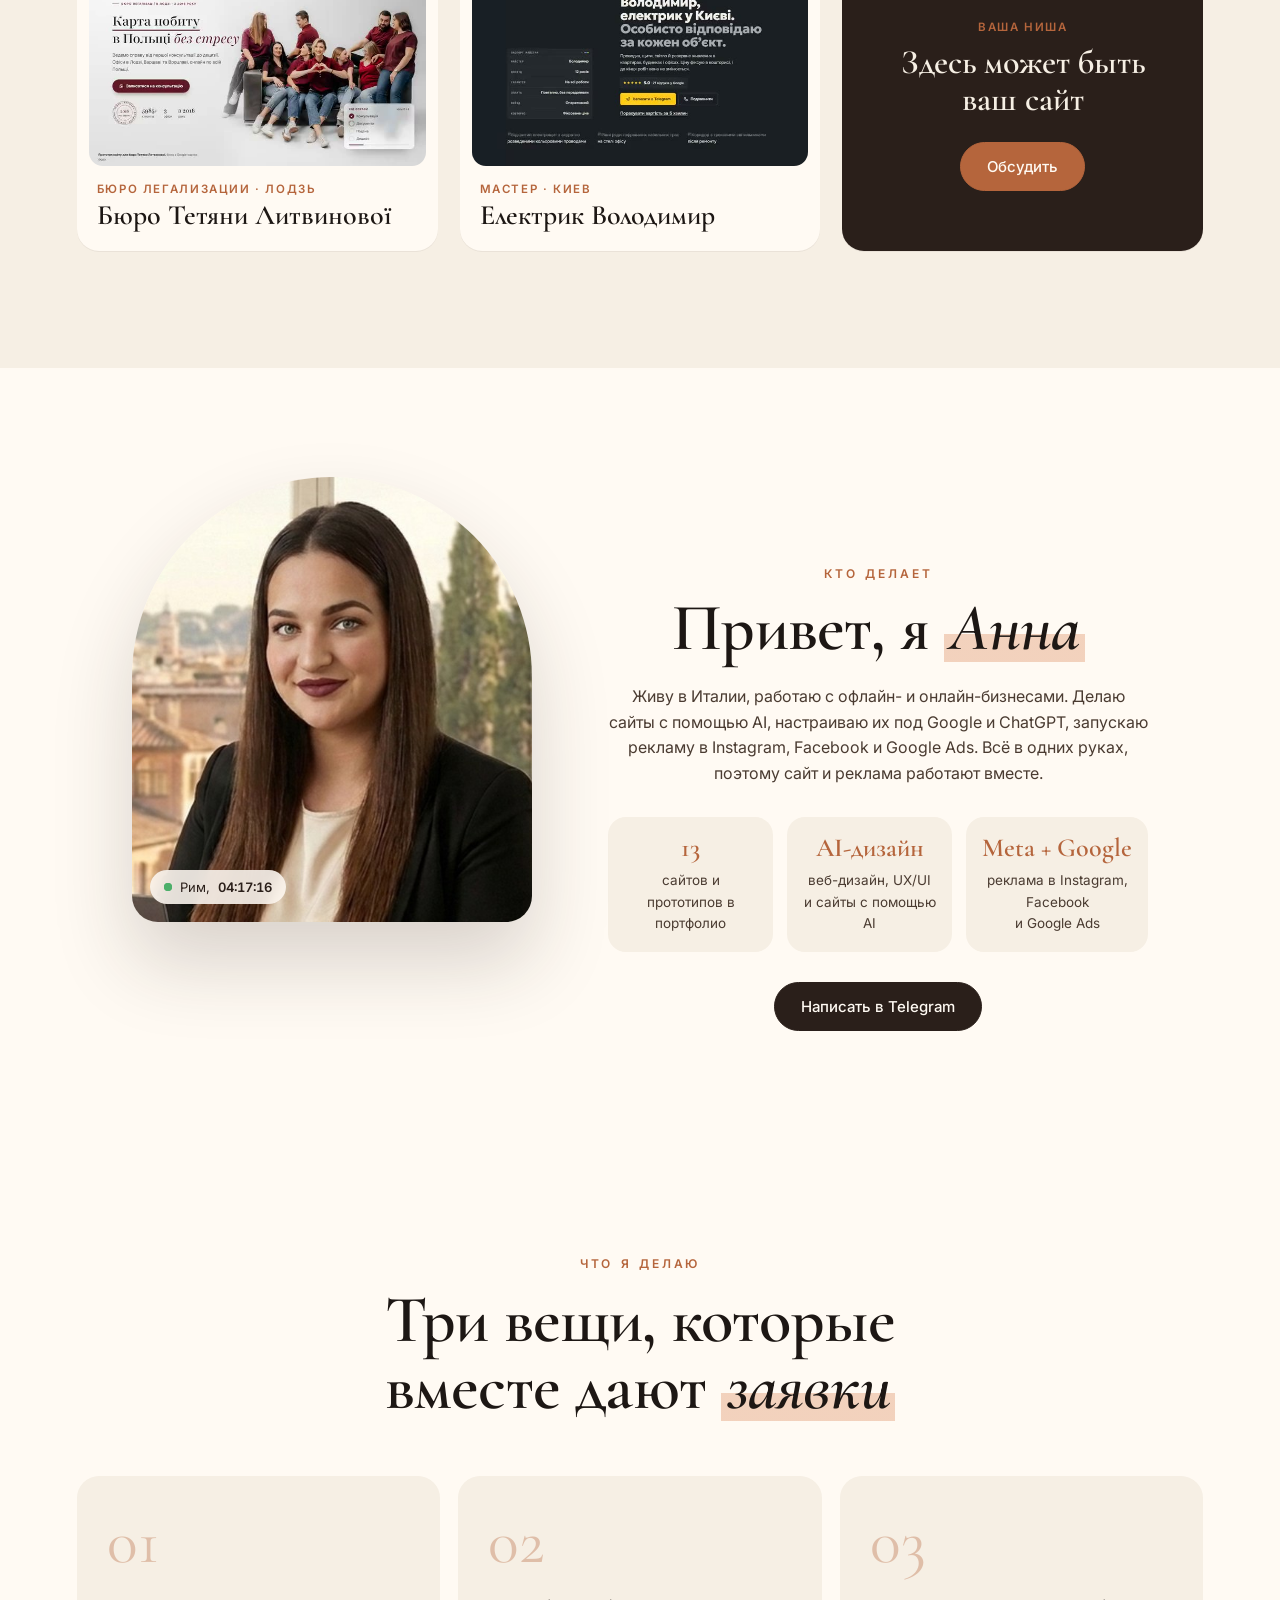
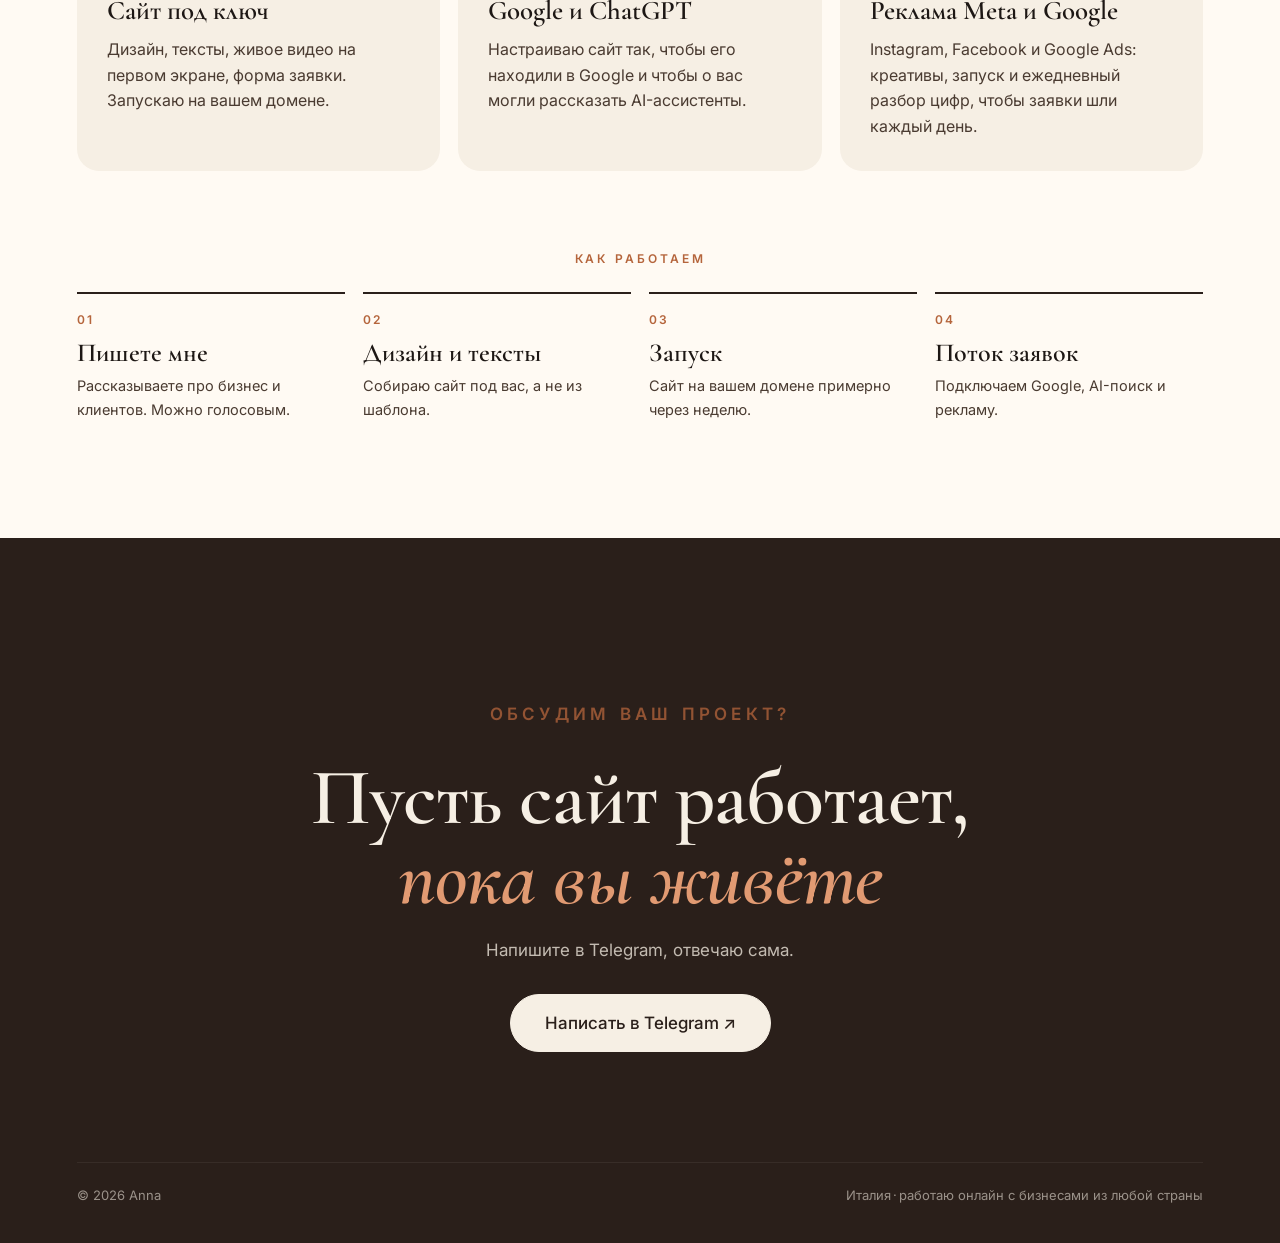
==== commit ec8e5635: "Hero: giant ANNA behind Anna (cutout layer), centered type system, new About copy Co-Authored-By: Cl" ====
--- a/index.html
+++ b/index.html
@@ -3,7 +3,7 @@
 <head>
 <meta charset="utf-8">
 <meta name="viewport" content="width=device-width, initial-scale=1, viewport-fit=cover">
-<title>Anna — сайты, которые работают на ваш бизнес 24/7</title>
+<title>Anna — сайты, AI-дизайн и реклама, которые работают на ваш бизнес 24/7</title>
 <meta name="description" content="Делаю сайты, которые принимают заявки круглые сутки, вывожу их в Google и ChatGPT и запускаю рекламу Meta. Кейсы: Горянка, Карпатська Форель, Tuttofare.">
 <meta name="theme-color" content="#f6efe4">
 <link rel="preconnect" href="https://fonts.googleapis.com">
@@ -34,6 +34,8 @@
       <img class="scene__hero" id="heroImg" src="assets/img/hero-poster.jpg" alt="Анна за ноутбуком, за окном крыши Рима">
     </picture>
     <canvas class="scene__seq" id="seq"></canvas>
+    <div class="scene__name" aria-hidden="true">ANNA</div>
+    <img class="scene__cut" id="cutImg" alt="">
     <div class="scene__cases" id="casesLayer">
       <img class="scene__end" id="endImg" alt="">
       <div class="screen" id="screen">
@@ -46,7 +48,7 @@
   <!-- Первый экран -->
   <section class="hero" id="hero">
     <div class="hero__text">
-      <p class="eyebrow">Сайты · SEO · AI-поиск · Реклама Meta</p>
+      <p class="eyebrow">Сайты&thinsp;·&thinsp;AI-дизайн&thinsp;·&thinsp;SEO&thinsp;·&thinsp;Реклама</p>
       <h1 class="hero__title">
         <span class="line"><span>Ваш бизнес</span></span>
         <span class="line"><span>работает <em>24/7</em></span></span>
@@ -79,7 +81,7 @@
         <dl class="badge__rows">
           <div><dt>Делаю</dt><dd>сайты на AI</dd></div>
           <div><dt>Плюс</dt><dd>SEO и реклама Meta</dd></div>
-          <div><dt>Работаю</dt><dd>Италия · Украина</dd></div>
+          <div><dt>Работаю</dt><dd>онлайн, по&nbsp;всему миру</dd></div>
         </dl>
       </div>
     </div>
@@ -176,7 +178,7 @@
           <dl class="badge__rows">
             <div><dt>Делаю</dt><dd>сайты на AI</dd></div>
             <div><dt>Плюс</dt><dd>SEO и реклама Meta</dd></div>
-            <div><dt>Работаю</dt><dd>Италия · Украина</dd></div>
+            <div><dt>Работаю</dt><dd>онлайн, по&nbsp;всему миру</dd></div>
           </dl>
         </div>
       </div>
@@ -188,11 +190,11 @@
       <div class="about__text reveal">
         <p class="eyebrow">Кто делает</p>
         <h2>Привет, я <mark>Анна</mark></h2>
-        <p class="sec-lead">Живу в Риме, работаю с Италией и Украиной. Делаю сайты с помощью AI, настраиваю их под Google и ChatGPT и запускаю рекламу в Instagram и Facebook. Всё в одних руках, поэтому сайт и реклама работают вместе.</p>
+        <p class="sec-lead">Живу в&nbsp;Италии, работаю с&nbsp;офлайн- и&nbsp;онлайн-бизнесами. Делаю сайты с&nbsp;помощью AI, настраиваю их под Google и&nbsp;ChatGPT, запускаю рекламу в&nbsp;Instagram, Facebook и&nbsp;Google&nbsp;Ads. Всё в&nbsp;одних руках, поэтому сайт и&nbsp;реклама работают вместе.</p>
         <ul class="about__facts">
           <li><b>13</b><span>сайтов и прототипов в портфолио</span></li>
-          <li><b>3 в 1</b><span>сайт, SEO и реклама Meta в одних руках</span></li>
-          <li><b>UA · IT</b><span>сайты на украинском и итальянском</span></li>
+          <li><b>AI-дизайн</b><span>веб-дизайн, UX/UI и&nbsp;сайты с&nbsp;помощью AI</span></li>
+          <li><b>Meta + Google</b><span>реклама в&nbsp;Instagram, Facebook и&nbsp;Google&nbsp;Ads</span></li>
         </ul>
         <a class="btn" href="https://t.me/meannush" target="_blank" rel="noopener">Написать в Telegram</a>
       </div>
@@ -208,7 +210,7 @@
       <div class="services__grid">
         <article class="svc reveal"><span class="svc__n">01</span><h3>Сайт под ключ</h3><p>Дизайн, тексты, живое видео на первом экране, форма заявки. Запускаю на вашем домене.</p></article>
         <article class="svc reveal"><span class="svc__n">02</span><h3>Google и ChatGPT</h3><p>Настраиваю сайт так, чтобы его находили в Google и чтобы о вас могли рассказать AI-ассистенты.</p></article>
-        <article class="svc reveal"><span class="svc__n">03</span><h3>Реклама Meta</h3><p>Instagram и Facebook: креативы, запуск и ежедневный разбор цифр, чтобы заявки шли каждый день.</p></article>
+        <article class="svc reveal"><span class="svc__n">03</span><h3>Реклама Meta и&nbsp;Google</h3><p>Instagram, Facebook и&nbsp;Google&nbsp;Ads: креативы, запуск и&nbsp;ежедневный разбор цифр, чтобы заявки шли каждый день.</p></article>
       </div>
 
       <div class="steps reveal">
@@ -229,7 +231,7 @@
       <h2>Пусть сайт работает,<br><em>пока вы живёте</em></h2>
       <p>Напишите в Telegram, отвечаю сама.</p>
       <a class="btn btn--light btn--big" href="https://t.me/meannush" target="_blank" rel="noopener">Написать в Telegram ↗</a>
-      <footer class="foot"><span>© 2026 Anna</span><span>Рим · работаю с Италией и Украиной</span></footer>
+      <footer class="foot"><span>© 2026 Anna</span><span>Италия&thinsp;·&thinsp;работаю онлайн с&nbsp;бизнесами из&nbsp;любой страны</span></footer>
     </div>
   </section>
 </main>
--- a/style.css
+++ b/style.css
@@ -1,4 +1,6 @@
 :root{
+  --fs-display:clamp(42px,5.2vw,76px); --fs-h3:clamp(24px,2.1vw,30px); --fs-lead:clamp(16px,1.25vw,18.5px);
+  --lh-display:1; --lh-text:1.62;
   --cream:#f6efe4; --sand:#e9dcc6; --terra:#b5653c; --espresso:#2a1f1a; --ink:#1d1714;
   --muted:#7a6a5d; --white:#fffaf3; --green:#4caf6a;
   --serif:'Cormorant Garamond',Georgia,serif; --sans:'Inter',system-ui,sans-serif;
@@ -10,6 +12,9 @@
 a{color:inherit}
 button{font:inherit;cursor:pointer}
 em{font-style:italic;color:var(--terra)}
+h1,h2,h3{text-wrap:balance}
+p{text-wrap:pretty}
+.eyebrow{word-spacing:.12em}
 .only-mob{display:none}
 .wrap{max-width:1180px;margin:0 auto}
 .eyebrow{font-size:12px;letter-spacing:.24em;text-transform:uppercase;color:var(--terra);font-weight:600;margin-bottom:14px}
@@ -54,11 +59,17 @@
 .screen__glare{position:absolute;inset:0;background:linear-gradient(115deg,rgba(255,240,220,.16) 0%,rgba(255,240,220,0) 38%,rgba(0,0,0,.08) 100%);pointer-events:none}
 
 /* ---------- Первый экран ---------- */
+.scene .scene__name{position:absolute;left:34px;right:auto;bottom:auto;top:96px;font-size:300px;text-align:left;white-space:nowrap;font-family:var(--serif);font-weight:600;
+  font-size:332px;line-height:1;letter-spacing:.05em;padding-left:.05em;color:rgba(181,101,60,.9);pointer-events:none;
+  font-kerning:normal;transition:opacity .5s var(--ease),transform .9s var(--ease);user-select:none}
+.scene__cut{position:absolute;inset:0;width:100%;height:100%;pointer-events:none;transition:opacity .5s var(--ease)}
+body:not(.is-hero) .scene__name{opacity:0;transform:translateY(-40px)}
+body:not(.is-hero) .scene__cut{opacity:0}
 .hero{position:absolute;inset:0;z-index:5;pointer-events:none}
 .hero>*{pointer-events:auto}
-.hero__text{position:absolute;left:var(--pad);top:clamp(100px,19vh,190px);width:min(470px,34vw);
+.hero__text{position:absolute;left:var(--pad);bottom:clamp(96px,14vh,140px);width:min(500px,40vw);text-align:center;
   transition:opacity .6s var(--ease),transform .8s var(--ease)}
-.hero__title{font-family:var(--serif);font-weight:500;font-size:clamp(54px,5.6vw,96px);line-height:.92;color:var(--espresso);letter-spacing:-.015em}
+.hero__title{font-family:var(--serif);font-weight:500;font-size:clamp(40px,3.7vw,62px);line-height:1;color:var(--espresso);letter-spacing:-.012em}
 .hero__title .line{display:block;overflow:hidden;padding-bottom:.06em}
 .hero__title .line>span{display:block;animation:rise 1.1s var(--ease) both}
 .hero__title .line:nth-child(2)>span{animation-delay:.12s}
@@ -67,8 +78,8 @@
   transform-origin:left;animation:draw 1.2s .9s var(--ease) both}
 @keyframes rise{from{transform:translateY(105%)}to{transform:none}}
 @keyframes draw{from{transform:scaleX(0)}to{transform:scaleX(1)}}
-.hero__sub{margin-top:22px;font-size:clamp(16px,1.25vw,18px);line-height:1.6;color:#4a3b31;animation:fade 1s .35s var(--ease) both}
-.hero__cta{display:flex;flex-wrap:wrap;gap:12px;margin-top:28px;animation:fade 1s .5s var(--ease) both}
+.hero__sub{margin:18px auto 0;max-width:44ch;font-size:var(--fs-lead);line-height:var(--lh-text);color:#4a3b31;animation:fade 1s .35s var(--ease) both}
+.hero__cta{display:flex;flex-wrap:wrap;justify-content:center;gap:12px;margin-top:26px;animation:fade 1s .5s var(--ease) both}
 @keyframes fade{from{opacity:0;transform:translateY(14px)}to{opacity:1;transform:none}}
 
 /* карточка на первом экране: висит у правого края, при скролле улетает вверх */
@@ -117,7 +128,7 @@
 /* уход первого экрана */
 body:not(.is-hero) .hero__text{opacity:0;transform:translateY(-40px)}
 body:not(.is-hero) .scroll-hint,body:not(.is-hero) .live{opacity:0;pointer-events:none;animation:none}
-.hero::before{content:"";position:absolute;inset:0;background:linear-gradient(90deg,rgba(246,239,228,.94) 0%,rgba(246,239,228,.9) 28%,rgba(246,239,228,.62) 42%,rgba(246,239,228,0) 58%);pointer-events:none;transition:opacity .6s}
+.hero::before{content:"";position:absolute;inset:0;background:radial-gradient(ellipse 46% 58% at 22% 74%,rgba(246,239,228,.95) 0%,rgba(246,239,228,.86) 45%,rgba(246,239,228,0) 100%);pointer-events:none;transition:opacity .6s}
 .hero__title,.hero__sub{text-shadow:0 1px 18px rgba(246,239,228,.9)}
 body:not(.is-hero) .hero::before{opacity:0}
 .cases::before{content:"";position:absolute;inset:0 0 auto;height:200px;background:linear-gradient(rgba(246,239,228,.75),rgba(246,239,228,0));pointer-events:none}
@@ -165,7 +176,7 @@
 .track__hold{height:100vh}
 .loadbar{position:fixed;left:0;top:0;z-index:60;height:2px;width:100%;transform-origin:left;transform:scaleX(var(--p,0));background:var(--terra);transition:transform .3s,opacity .6s .3s}
 .loadbar.done{opacity:0}
-.flow h2{font-family:var(--serif);font-weight:500;font-size:clamp(42px,5.4vw,76px);line-height:.98;letter-spacing:-.01em}
+.flow h2{font-family:var(--serif);font-weight:500;font-size:var(--fs-display);line-height:var(--lh-display);letter-spacing:-.012em}
 
 /* бегущая строка */
 .marquee{background:var(--espresso);color:var(--cream);overflow:hidden;padding:22px 0;border-top:1px solid rgba(246,239,228,.08)}
@@ -200,7 +211,7 @@
 .svc:hover{transform:translateY(-6px);box-shadow:0 24px 50px rgba(42,31,26,.12)}
 .svc__n{display:block;font-family:var(--serif);font-size:64px;line-height:1;color:var(--terra);opacity:.35;margin-bottom:22px;transition:opacity .3s}
 .svc:hover .svc__n{opacity:1}
-.svc h3{font-family:var(--serif);font-size:30px;font-weight:600;margin-bottom:10px}
+.svc h3{font-family:var(--serif);font-size:var(--fs-h3);font-weight:600;line-height:1.15;margin-bottom:10px}
 .svc p{line-height:1.6;color:#4a3b31}
 .steps{margin-top:80px}
 .steps ol{list-style:none;display:grid;grid-template-columns:repeat(4,1fr);gap:18px;counter-reset:s}
@@ -211,7 +222,7 @@
 
 /* контакт */
 .contact{background:var(--espresso);color:var(--cream);text-align:center;padding:clamp(90px,16vh,170px) var(--pad) 40px}
-.contact h2{font-size:clamp(46px,6.4vw,96px)}
+.contact h2{font-size:calc(var(--fs-display) * 1.2)}
 .contact em{color:#e19a72}
 .contact p{margin:22px 0 34px;opacity:.75;font-size:17px}
 .foot{display:flex;justify-content:space-between;gap:16px;flex-wrap:wrap;margin-top:110px;padding-top:24px;border-top:1px solid rgba(246,239,228,.12);font-size:13px;opacity:.55}
@@ -220,7 +231,7 @@
 .sec-head{text-align:center;max-width:820px;margin:0 auto 56px}
 .sec-head .eyebrow{margin-bottom:16px}
 .flow h2{font-weight:600}
-.sec-lead{margin:22px auto 0;max-width:620px;font-size:clamp(16px,1.3vw,18.5px);line-height:1.65;color:#4a3b31}
+.sec-lead{margin:22px auto 0;max-width:58ch;font-size:var(--fs-lead);line-height:var(--lh-text);color:#4a3b31}
 .sec-lead b{font-variant-numeric:tabular-nums;color:var(--espresso)}
 mark{background:linear-gradient(transparent 58%,rgba(225,154,114,.42) 58%,rgba(225,154,114,.42) 92%,transparent 92%) no-repeat 0 0/0% 100%;
   color:inherit;font-style:italic;padding:0 .08em;transition:background-size 1.1s .35s var(--ease)}
@@ -251,8 +262,9 @@
 .about{background:var(--white);padding:0 var(--pad) clamp(80px,12vh,130px);overflow:hidden}
 .about__inner{display:flex;align-items:flex-start;justify-content:center;gap:clamp(30px,6vw,90px)}
 .about__text{max-width:540px;padding-top:clamp(140px,22vh,240px)}
-.about__text h2,.about__text .eyebrow{text-align:left}
-.about__text .sec-lead{margin-left:0}
+.about__text{text-align:center}
+.about__text h2,.about__text .eyebrow{text-align:center}
+.about__text .sec-lead{margin-left:auto}
 
 .about__inner{align-items:center}
 .about__photo{position:relative;flex:none;width:min(400px,34vw);margin:0}
@@ -262,7 +274,7 @@
 .about__photo figcaption b{font-variant-numeric:tabular-nums;font-weight:600}
 .about__facts{list-style:none;display:grid;grid-template-columns:repeat(3,1fr);gap:14px;margin:30px 0 30px}
 .about__facts li{padding:18px 16px;border-radius:18px;background:var(--cream)}
-.about__facts b{display:block;font-family:var(--serif);font-size:32px;font-weight:600;color:var(--terra);line-height:1;margin-bottom:8px}
+.about__facts b{display:block;font-family:var(--serif);font-size:26px;white-space:nowrap;font-weight:600;color:var(--terra);line-height:1;margin-bottom:8px}
 .about__facts span{font-size:13.5px;line-height:1.45;color:#4a3b31}
 
 /* курсор */
@@ -288,7 +300,8 @@
   .nav{gap:12px;padding:14px 16px}
   .nav .btn--small{margin-left:auto}
 
-  .hero__text{top:78px;left:20px;right:20px;width:auto}
+  .scene .scene__name{left:0;right:0;text-align:center;top:438px;font-size:200px;letter-spacing:.04em}
+  .hero__text{top:78px;bottom:auto;left:20px;right:20px;width:auto}
   .hero .eyebrow{font-size:10.5px;letter-spacing:.2em;margin-bottom:10px}
   .hero__title{font-size:clamp(42px,12vw,56px)}
   .hero__sub{margin-top:12px;font-size:15.5px;line-height:1.45;max-width:300px}
@@ -302,7 +315,7 @@
   .live__sep,.live span:last-child{display:none}
   .scroll-hint{display:none}
   .hero .badge--hero{right:10px;top:-20px;width:96px}
-  .hero .hero__text{right:auto;width:calc(100% - 132px);max-width:290px}
+  .hero .hero__text{right:auto;width:calc(100% - 132px);max-width:290px;text-align:left}
   .hero .hero__sub{max-width:none}
   .badge--hero .badge__strap{width:16px;height:clamp(70px,10vh,100px)}
   .badge--hero .badge__clip{width:30px;height:18px}
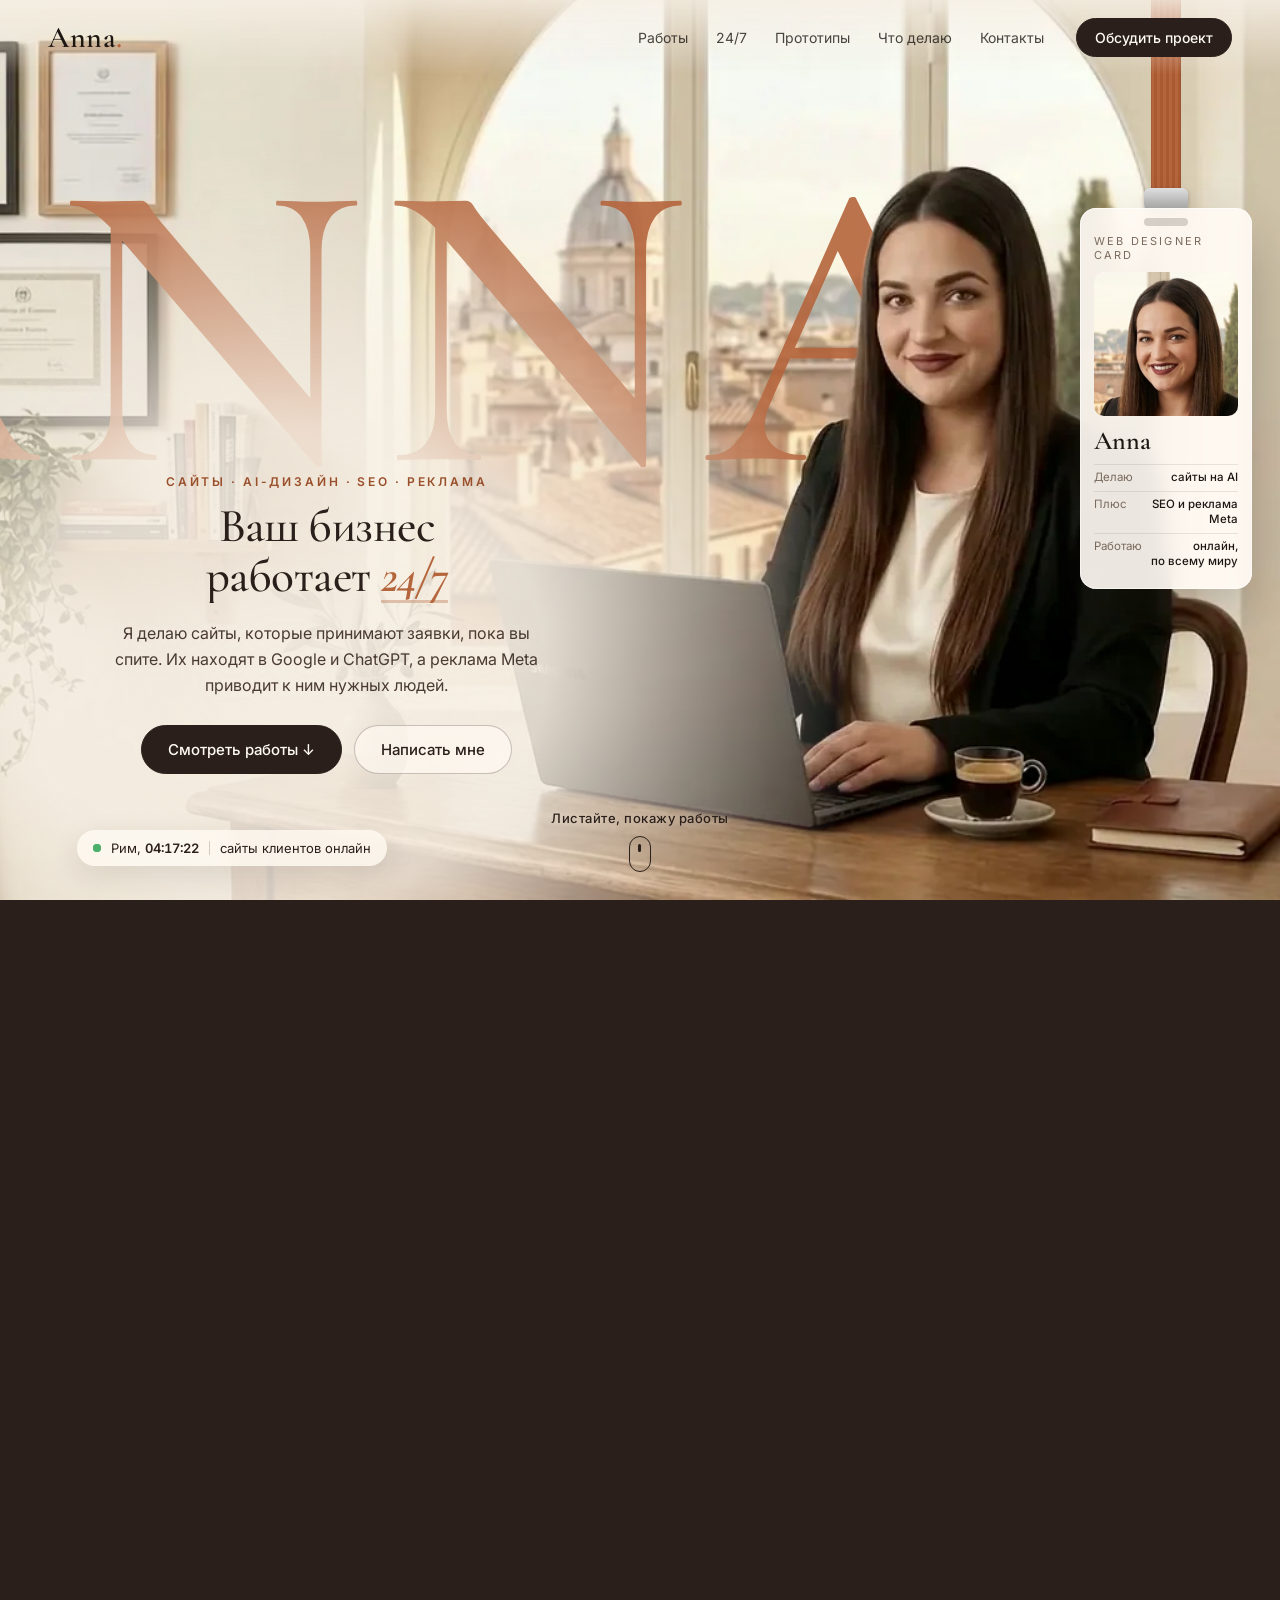
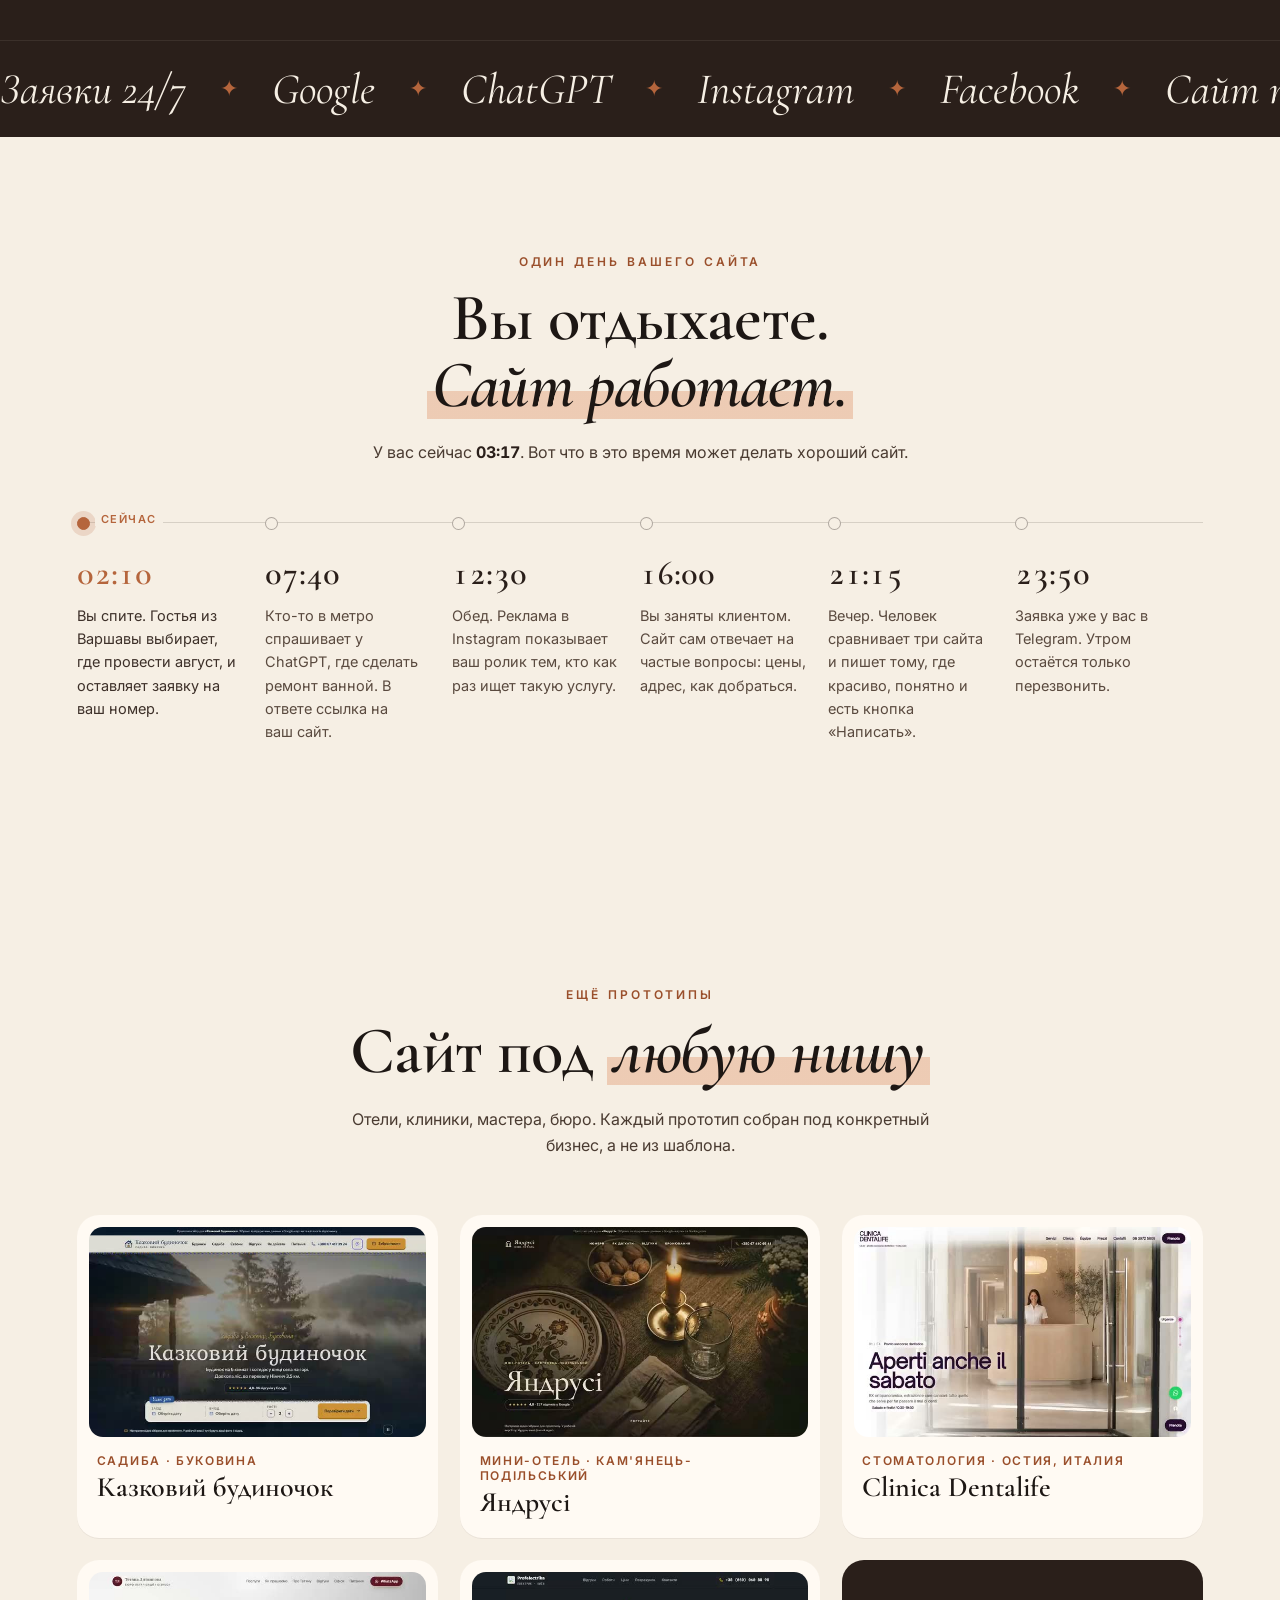
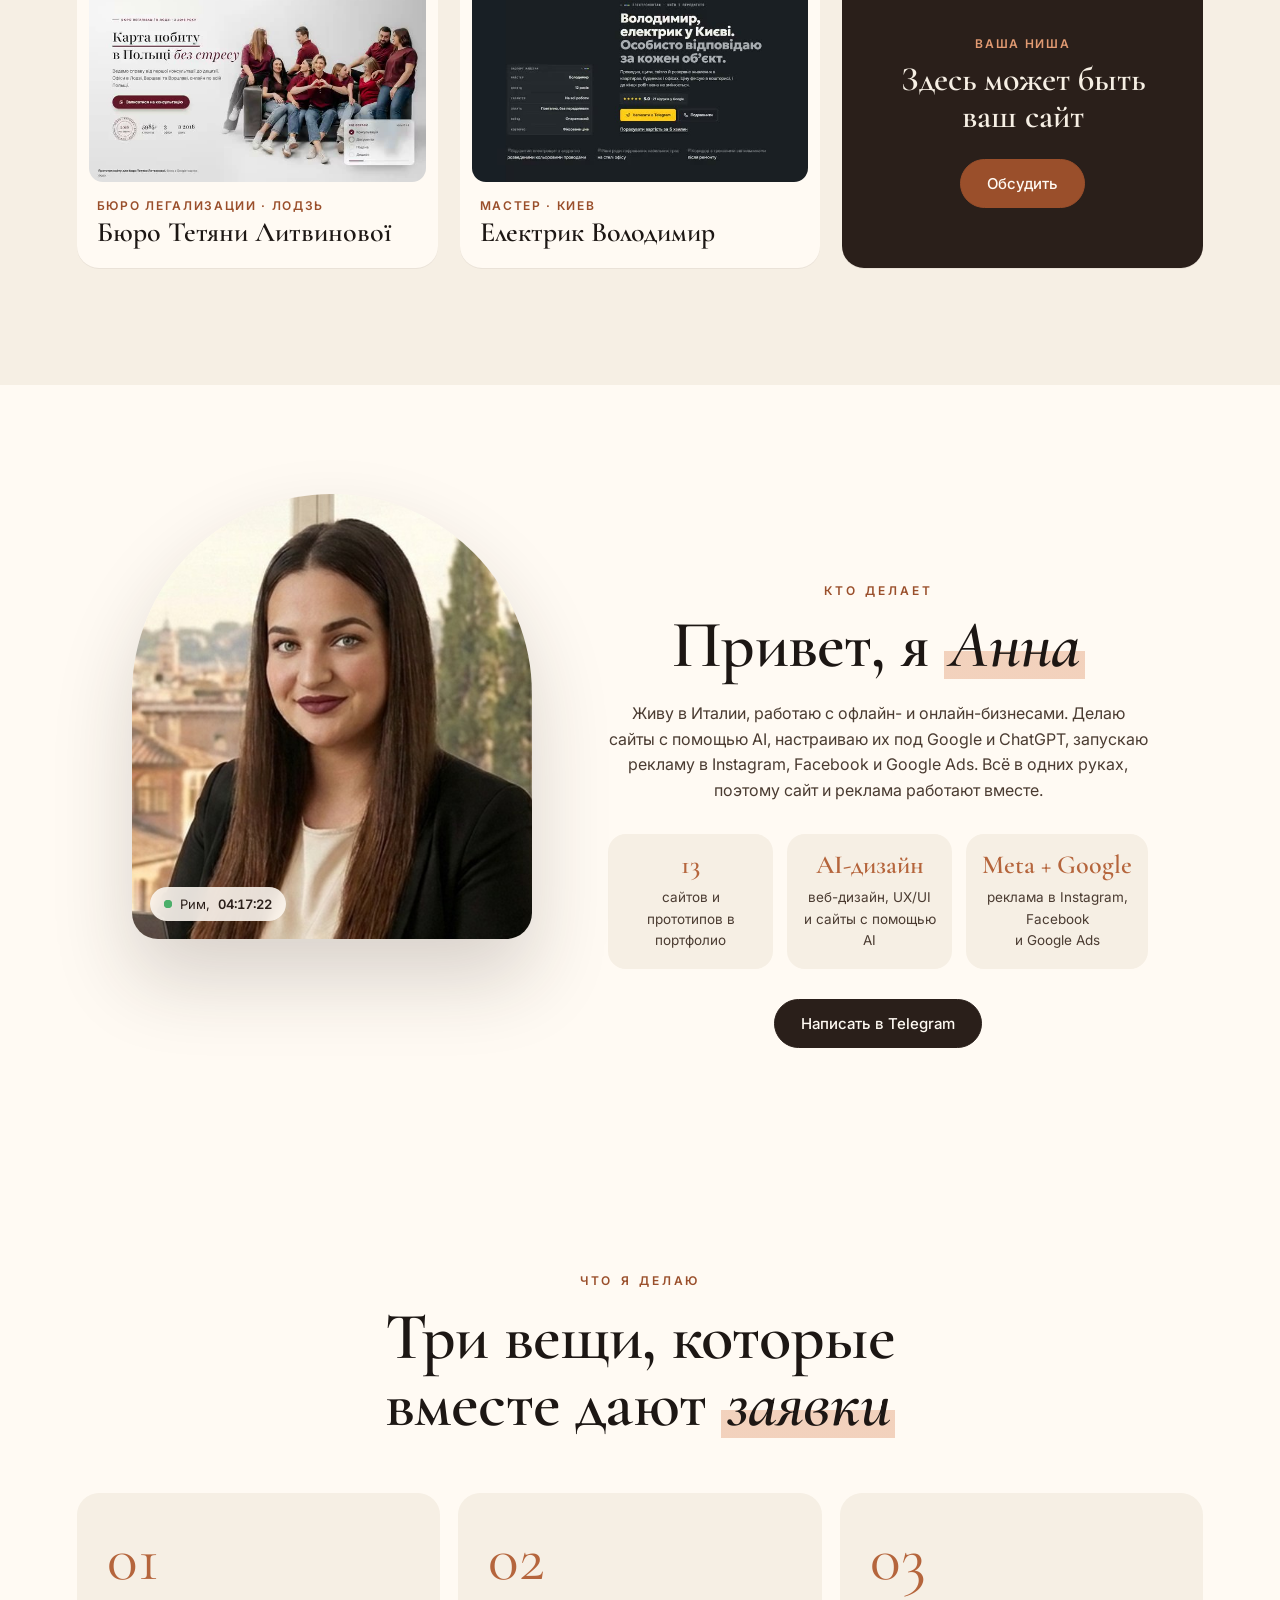
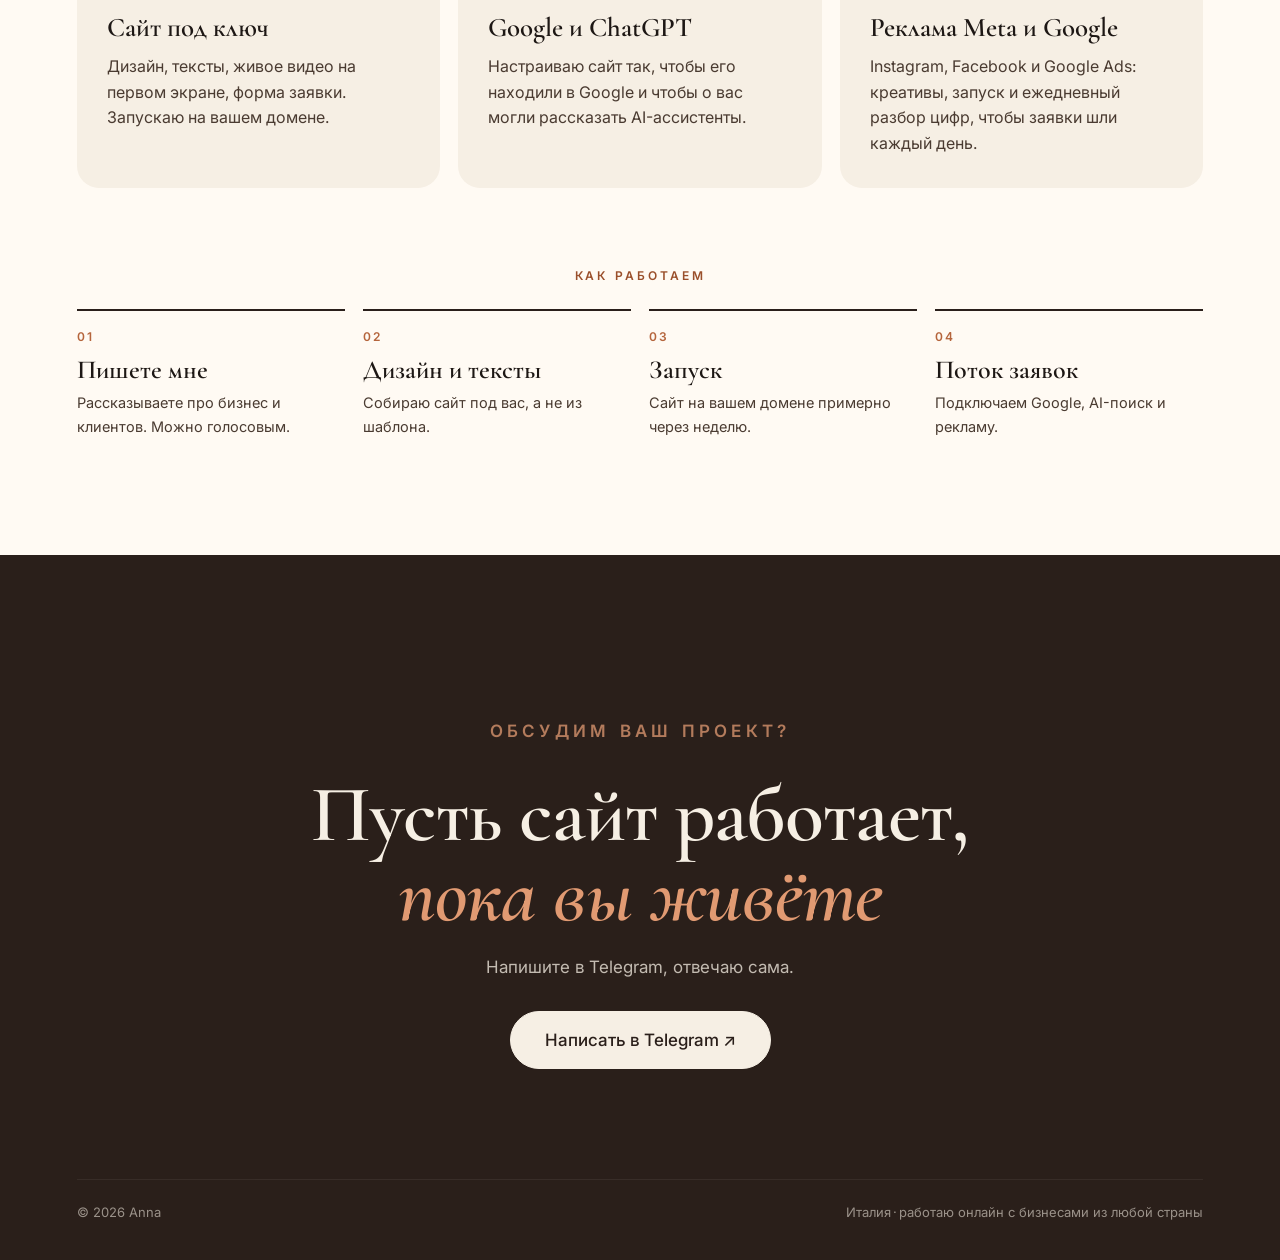
==== commit e6dd0418: "Polish after impeccable critique: lighter load, contrast, prototype lightbox, mobile nav and tap tar" ====
--- a/index.html
+++ b/index.html
@@ -23,6 +23,7 @@
     <a href="#services">Что делаю</a>
     <a href="#contact">Контакты</a>
   </nav>
+  <a class="nav__works" href="#" data-goto="cases">Работы</a>
   <a class="btn btn--small" href="https://t.me/meannush" target="_blank" rel="noopener">Обсудить проект</a>
 </header>
 
@@ -155,11 +156,11 @@
         <p class="sec-lead">Отели, клиники, мастера, бюро. Каждый прототип собран под конкретный бизнес, а не из шаблона.</p>
       </div>
       <div class="protos__grid">
-        <article class="proto reveal" data-cursor="смотреть"><div class="proto__media"><video muted playsinline loop preload="none" data-src="assets/video/p-kazkovyi.mp4" poster="assets/video/p-kazkovyi.jpg"></video></div><p class="proto__tag">Садиба · Буковина</p><h3>Казковий будиночок</h3></article>
-        <article class="proto reveal" data-cursor="смотреть"><div class="proto__media"><video muted playsinline loop preload="none" data-src="assets/video/p-yandrusi.mp4" poster="assets/video/p-yandrusi.jpg"></video></div><p class="proto__tag">Мини-отель · Кам'янець-Подільський</p><h3>Яндрусі</h3></article>
-        <article class="proto reveal" data-cursor="смотреть"><div class="proto__media"><video muted playsinline loop preload="none" data-src="assets/video/p-dentalife.mp4" poster="assets/video/p-dentalife.jpg"></video></div><p class="proto__tag">Стоматология · Остия, Италия</p><h3>Clinica Dentalife</h3></article>
-        <article class="proto reveal" data-cursor="смотреть"><div class="proto__media"><video muted playsinline loop preload="none" data-src="assets/video/p-lytvynova.mp4" poster="assets/video/p-lytvynova.jpg"></video></div><p class="proto__tag">Бюро легализации · Лодзь</p><h3>Бюро Тетяни Литвинової</h3></article>
-        <article class="proto reveal" data-cursor="смотреть"><div class="proto__media"><video muted playsinline loop preload="none" data-src="assets/video/p-electric.mp4" poster="assets/video/p-electric.jpg"></video></div><p class="proto__tag">Мастер · Киев</p><h3>Електрик Володимир</h3></article>
+        <article class="proto reveal" data-cursor="смотреть" tabindex="0" role="button" aria-haspopup="dialog"><div class="proto__media"><video muted playsinline loop preload="none" data-src="assets/video/p-kazkovyi.mp4" poster="assets/video/p-kazkovyi.jpg"></video></div><p class="proto__tag">Садиба · Буковина</p><h3>Казковий будиночок</h3></article>
+        <article class="proto reveal" data-cursor="смотреть" tabindex="0" role="button" aria-haspopup="dialog"><div class="proto__media"><video muted playsinline loop preload="none" data-src="assets/video/p-yandrusi.mp4" poster="assets/video/p-yandrusi.jpg"></video></div><p class="proto__tag">Мини-отель · Кам'янець-Подільський</p><h3>Яндрусі</h3></article>
+        <article class="proto reveal" data-cursor="смотреть" tabindex="0" role="button" aria-haspopup="dialog"><div class="proto__media"><video muted playsinline loop preload="none" data-src="assets/video/p-dentalife.mp4" poster="assets/video/p-dentalife.jpg"></video></div><p class="proto__tag">Стоматология · Остия, Италия</p><h3>Clinica Dentalife</h3></article>
+        <article class="proto reveal" data-cursor="смотреть" tabindex="0" role="button" aria-haspopup="dialog"><div class="proto__media"><video muted playsinline loop preload="none" data-src="assets/video/p-lytvynova.mp4" poster="assets/video/p-lytvynova.jpg"></video></div><p class="proto__tag">Бюро легализации · Лодзь</p><h3>Бюро Тетяни Литвинової</h3></article>
+        <article class="proto reveal" data-cursor="смотреть" tabindex="0" role="button" aria-haspopup="dialog"><div class="proto__media"><video muted playsinline loop preload="none" data-src="assets/video/p-electric.mp4" poster="assets/video/p-electric.jpg"></video></div><p class="proto__tag">Мастер · Киев</p><h3>Електрик Володимир</h3></article>
         <article class="proto proto--cta reveal"><p class="proto__tag">Ваша ниша</p><h3>Здесь может быть<br>ваш сайт</h3><a class="btn" href="https://t.me/meannush" target="_blank" rel="noopener">Обсудить</a></article>
       </div>
     </div>
@@ -236,6 +237,13 @@
   </section>
 </main>
 
+<div class="lightbox" id="lightbox" role="dialog" aria-modal="true" aria-labelledby="lbTitle" hidden>
+  <figure class="lightbox__box">
+    <div class="lightbox__screen"><video id="lbVideo" muted playsinline loop></video></div>
+    <figcaption><span class="proto__tag" id="lbTag"></span><b id="lbTitle"></b></figcaption>
+    <button class="lightbox__close" id="lbClose" aria-label="Закрыть">Закрыть</button>
+  </figure>
+</div>
 <div class="cursor" id="cursor" aria-hidden="true"><span></span></div>
 <script src="app.js"></script>
 </body>
--- a/style.css
+++ b/style.css
@@ -1,4 +1,5 @@
 :root{
+  --terra-ink:#9a4f2b; --text-soft:#5a4a3f;
   --fs-display:clamp(42px,5.2vw,76px); --fs-h3:clamp(24px,2.1vw,30px); --fs-lead:clamp(16px,1.25vw,18.5px);
   --lh-display:1; --lh-text:1.62;
   --cream:#f6efe4; --sand:#e9dcc6; --terra:#b5653c; --espresso:#2a1f1a; --ink:#1d1714;
@@ -13,11 +14,16 @@
 button{font:inherit;cursor:pointer}
 em{font-style:italic;color:var(--terra)}
 h1,h2,h3{text-wrap:balance}
+::selection{background:rgba(181,101,60,.28);color:var(--espresso)}
+:focus-visible{outline:2px solid var(--terra-ink);outline-offset:3px}
+.proto:focus-visible{outline-offset:6px}
+html{scrollbar-color:#c9b49c var(--cream)}
+.nav__works{display:none}
 p{text-wrap:pretty}
 .eyebrow{word-spacing:.12em}
 .only-mob{display:none}
 .wrap{max-width:1180px;margin:0 auto}
-.eyebrow{font-size:12px;letter-spacing:.24em;text-transform:uppercase;color:var(--terra);font-weight:600;margin-bottom:14px}
+.eyebrow{font-size:12px;letter-spacing:.24em;text-transform:uppercase;color:var(--terra-ink);font-weight:600;margin-bottom:14px}
 
 /* ---------- Меню ---------- */
 .nav{position:fixed;inset:0 0 auto;z-index:50;display:flex;align-items:center;gap:32px;
@@ -33,12 +39,12 @@
 .btn{display:inline-flex;align-items:center;justify-content:center;gap:8px;border:1px solid var(--espresso);
   background:var(--espresso);color:var(--white);border-radius:999px;padding:14px 26px;font-size:15px;font-weight:500;
   text-decoration:none;transition:transform .2s var(--ease),background .2s,color .2s,box-shadow .2s,border-color .2s}
-.btn:hover{background:var(--terra);border-color:var(--terra);box-shadow:0 10px 24px rgba(181,101,60,.3);transform:translateY(-2px)}
+.btn:hover{background:var(--terra-ink);border-color:var(--terra-ink);box-shadow:0 10px 24px rgba(181,101,60,.3);transform:translateY(-2px)}
 .btn:active{transform:translateY(0) scale(.97);box-shadow:none}
 .btn:focus-visible,.arrow:focus-visible{outline:2px solid var(--terra);outline-offset:3px}
 .btn--small{padding:10px 18px;font-size:14px}
 .btn--ghost{background:rgba(255,250,243,.7);color:var(--espresso);border-color:rgba(42,31,26,.25);backdrop-filter:blur(8px)}
-.btn--ghost:hover{color:var(--white)}
+.btn--ghost:hover{color:var(--white);background:var(--terra-ink)}
 .btn--light{background:var(--cream);color:var(--espresso);border-color:var(--cream)}
 .btn--big{padding:18px 34px;font-size:17px}
 
@@ -88,7 +94,7 @@
 .badge--hero .badge__strap{height:clamp(150px,24vh,240px)}
 .badge--hero .badge__card{padding:26px 14px 14px}
 .badge--hero .badge__name{font-size:26px}
-.badge--hero .badge__rows{font-size:10.5px}
+.badge--hero .badge__rows{font-size:11.5px}
 body:not(.is-hero) .badge--hero{animation:none;transform:translateY(-130vh) rotate(-8deg);opacity:0}
 @media (min-width:821px){.about{padding-top:clamp(80px,12vh,130px)}.about__text{padding-top:0}}
 .badge--about{display:none}
@@ -111,7 +117,7 @@
 .badge__card{position:relative;margin-top:-6px;padding:30px 18px 18px;border-radius:16px;background:rgba(255,250,243,.92);
   backdrop-filter:blur(10px);box-shadow:0 30px 60px rgba(42,31,26,.28),inset 0 0 0 1px rgba(255,255,255,.6)}
 .badge__hole{position:absolute;top:10px;left:50%;width:44px;height:8px;margin-left:-22px;border-radius:8px;background:rgba(42,31,26,.18)}
-.badge__label{font-size:10px;letter-spacing:.2em;text-transform:uppercase;color:var(--muted)}
+.badge__label{font-size:11px;letter-spacing:.2em;text-transform:uppercase;color:var(--muted)}
 .badge__photo{display:block;width:100%;aspect-ratio:1;object-fit:cover;border-radius:10px;margin:10px 0 12px}
 .badge__name{font-family:var(--serif);font-size:30px;font-weight:600;line-height:1}
 .badge__rows{margin-top:10px;font-size:11.5px;line-height:1.35}
@@ -120,7 +126,7 @@
 .badge__rows dd{font-weight:500;text-align:right}
 
 .scroll-hint{position:absolute;left:50%;bottom:28px;transform:translateX(-50%);display:flex;flex-direction:column;align-items:center;gap:10px;
-  background:none;border:0;color:var(--white);font-size:13px;letter-spacing:.04em;text-shadow:0 1px 8px rgba(0,0,0,.4);transition:opacity .4s}
+  background:none;border:0;color:var(--espresso);font-size:13px;font-weight:500;letter-spacing:.04em;text-shadow:0 0 12px rgba(246,239,228,.95);transition:opacity .4s}
 .scroll-hint i{width:22px;height:36px;border:1.5px solid currentColor;border-radius:12px;position:relative}
 .scroll-hint i::after{content:"";position:absolute;left:50%;top:7px;width:3px;height:8px;margin-left:-1.5px;border-radius:2px;background:currentColor;animation:wheel 1.6s ease-in-out infinite}
 @keyframes wheel{0%{opacity:0;transform:translateY(0)}30%{opacity:1}100%{opacity:0;transform:translateY(10px)}}
@@ -147,7 +153,7 @@
 .case-card__top{display:flex;align-items:center;justify-content:space-between}
 .case-card__body{transition:opacity .42s var(--ease),transform .42s var(--ease)}
 .case-card.is-out .case-card__body{opacity:0;transform:translateY(10px)}
-.case-card__num{font-size:12px;letter-spacing:.2em;color:var(--terra);font-weight:600}
+.case-card__num{font-size:12px;letter-spacing:.2em;color:var(--terra-ink);font-weight:600}
 .case-card__arrows{display:flex;gap:8px}
 .arrow{width:44px;height:44px;border-radius:50%;border:1px solid rgba(42,31,26,.25);background:transparent;color:var(--espresso);font-size:18px;
   transition:background .2s,color .2s,transform .2s var(--ease)}
@@ -192,10 +198,11 @@
 .day__now{font-size:17px;line-height:1.6;color:#4a3b31;max-width:380px}
 .day__now b{font-variant-numeric:tabular-nums;color:var(--espresso)}
 .day__list{list-style:none;display:grid;grid-template-columns:repeat(6,1fr);gap:0;position:relative;border-top:1px solid rgba(42,31,26,.15)}
-.day__list li{position:relative;padding:30px 20px 10px 0;opacity:.72;transition:opacity .4s}
+.day__list li{position:relative;padding:30px 20px 10px 0;transition:opacity .4s}
 .day__list li::before{content:"";position:absolute;left:0;top:-6px;width:11px;height:11px;border-radius:50%;background:var(--cream);border:1.5px solid rgba(42,31,26,.35)}
 .day__list time{display:block;font-family:var(--serif);font-size:34px;font-weight:600;font-variant-numeric:tabular-nums;color:var(--espresso);margin-bottom:10px}
-.day__list p{font-size:14.5px;line-height:1.6;color:#3d3029}
+.day__list p{font-size:14.5px;line-height:1.6;color:var(--text-soft)}
+.day__list li.is-now p{color:#3d3029}
 .day__list li.is-now{opacity:1}
 .day__list li.is-now::before{background:var(--terra);border-color:var(--terra);box-shadow:0 0 0 6px rgba(181,101,60,.18)}
 .day__list li.is-now time{color:var(--terra)}
@@ -224,6 +231,7 @@
 .contact{background:var(--espresso);color:var(--cream);text-align:center;padding:clamp(90px,16vh,170px) var(--pad) 40px}
 .contact h2{font-size:calc(var(--fs-display) * 1.2)}
 .contact em{color:#e19a72}
+.contact .eyebrow{color:#e19a72}
 .contact p{margin:22px 0 34px;opacity:.75;font-size:17px}
 .foot{display:flex;justify-content:space-between;gap:16px;flex-wrap:wrap;margin-top:110px;padding-top:24px;border-top:1px solid rgba(246,239,228,.12);font-size:13px;opacity:.55}
 
@@ -249,7 +257,7 @@
 .proto__media{aspect-ratio:16/10;border-radius:14px;overflow:hidden;background:#1d1714}
 .proto__media video{width:100%;height:100%;object-fit:cover;display:block;transition:transform .8s var(--ease)}
 .proto:hover .proto__media video{transform:scale(1.04)}
-.proto__tag{margin:16px 8px 4px;font-size:11.5px;letter-spacing:.14em;text-transform:uppercase;color:var(--terra);font-weight:600}
+.proto__tag{margin:16px 8px 4px;font-size:12px;letter-spacing:.14em;text-transform:uppercase;color:var(--terra-ink);font-weight:600}
 .proto h3{margin:0 8px;font-family:var(--serif);font-size:28px;font-weight:600;line-height:1.1}
 .proto--cta{display:flex;flex-direction:column;align-items:center;justify-content:center;text-align:center;gap:6px;padding:40px 24px;
   background:var(--espresso);color:var(--cream)}
@@ -277,6 +285,33 @@
 .about__facts b{display:block;font-family:var(--serif);font-size:26px;white-space:nowrap;font-weight:600;color:var(--terra);line-height:1;margin-bottom:8px}
 .about__facts span{font-size:13.5px;line-height:1.45;color:#4a3b31}
 
+/* просмотр прототипа крупно */
+.lightbox{position:fixed;inset:0;z-index:90;display:grid;place-items:center;padding:clamp(16px,4vw,56px);
+  background:rgba(29,23,20,.72);backdrop-filter:blur(10px);opacity:0;transition:opacity .3s var(--ease)}
+.lightbox.is-open{opacity:1}
+.lightbox[hidden]{display:none}
+.lightbox__box{position:relative;width:min(1100px,100%);margin:0;transform:translateY(16px) scale(.98);transition:transform .45s var(--ease)}
+.lightbox.is-open .lightbox__box{transform:none}
+.lightbox__screen{aspect-ratio:16/10;border-radius:18px;overflow:hidden;background:#111;box-shadow:0 40px 90px rgba(0,0,0,.45)}
+.lightbox__screen video{width:100%;height:100%;object-fit:cover;object-position:50% 0;display:block}
+.lightbox figcaption{display:flex;align-items:baseline;gap:14px;flex-wrap:wrap;margin-top:16px;color:var(--cream)}
+.lightbox figcaption .proto__tag{margin:0;color:#e19a72}
+.lightbox figcaption b{font-family:var(--serif);font-size:clamp(24px,2.4vw,34px);font-weight:600}
+.lightbox__close{position:absolute;right:0;top:-48px;min-height:40px;padding:8px 18px;border-radius:999px;border:1px solid rgba(246,239,228,.4);
+  background:transparent;color:var(--cream);font-size:14px}
+.lightbox__close:hover{background:var(--cream);color:var(--espresso)}
+.proto[data-cursor]{cursor:pointer}
+
+
+/* контраст после ревью: светлая кнопка при наведении, тёмная карточка «Ваша ниша», номера услуг */
+.btn--light:hover,.btn--ghost:hover{color:var(--white);background:var(--terra-ink);border-color:var(--terra-ink)}
+.arrow--fill:hover{background:var(--terra-ink);border-color:var(--terra-ink)}
+.proto--cta .proto__tag{color:#e19a72}
+.proto--cta .btn{background:var(--terra-ink);border-color:var(--terra-ink)}
+.proto--cta .btn:hover{background:var(--cream);border-color:var(--cream);color:var(--espresso)}
+.svc__n{opacity:1;color:var(--terra)}
+.svc:hover .svc__n{color:var(--terra-ink)}
+
 /* курсор */
 .cursor{position:fixed;left:0;top:0;z-index:100;pointer-events:none;display:none}
 .has-cursor .cursor{display:block}
@@ -298,11 +333,13 @@
   .only-mob{display:inline}
   .nav__links{display:none}
   .nav{gap:12px;padding:14px 16px}
-  .nav .btn--small{margin-left:auto}
+  .nav .btn--small{margin-left:0;min-height:44px}
+  .nav__works{display:inline-flex;align-items:center;min-height:44px;margin-left:auto;padding:0 6px;font-size:14px;font-weight:500;text-decoration:none;color:var(--espresso)}
+  .nav__logo{min-height:44px;display:inline-flex;align-items:center}
 
   .scene .scene__name{left:0;right:0;text-align:center;top:438px;font-size:200px;letter-spacing:.04em}
   .hero__text{top:78px;bottom:auto;left:20px;right:20px;width:auto}
-  .hero .eyebrow{font-size:10.5px;letter-spacing:.2em;margin-bottom:10px}
+  .hero .eyebrow{font-size:11.5px;letter-spacing:.16em;margin-bottom:10px}
   .hero__title{font-size:clamp(42px,12vw,56px)}
   .hero__sub{margin-top:12px;font-size:15.5px;line-height:1.45;max-width:300px}
   .hero__cta{position:fixed;left:16px;right:16px;bottom:22px;margin:0;flex-wrap:nowrap;animation-delay:.6s}
@@ -321,7 +358,7 @@
   .badge--hero .badge__clip{width:30px;height:18px}
   .badge--hero .badge__card{padding:18px 8px 9px;border-radius:12px}
   .badge--hero .badge__hole{top:7px;width:28px;height:5px;margin-left:-14px}
-  .badge--hero .badge__label{font-size:6.5px;letter-spacing:.14em}
+  .badge--hero .badge__label{display:none}
   .badge--hero .badge__photo{margin:6px 0 7px;border-radius:7px}
   .badge--hero .badge__name{font-size:19px}
   .badge--hero .badge__rows{display:none}
@@ -330,7 +367,7 @@
   .cases__head .eyebrow{margin-bottom:6px}
   .cases__hint{font-size:13px;max-width:none;text-shadow:0 1px 10px rgba(246,239,228,.9)}
   .case-card{top:auto;bottom:max(14px,env(safe-area-inset-bottom));transform:none;left:12px;right:12px;width:auto;padding:16px 18px 16px;border-radius:20px}
-  .arrow{width:40px;height:40px;font-size:16px}
+  .arrow{width:44px;height:44px;font-size:16px}
   .case-card__title{font-size:30px;margin:8px 0 4px}
   .case-card__type{font-size:11px}
   .case-card__desc{font-size:14px;margin-top:8px;line-height:1.5;display:-webkit-box;-webkit-line-clamp:2;-webkit-box-orient:vertical;overflow:hidden}
@@ -359,6 +396,8 @@
   .foot{justify-content:center;margin-top:70px}
 }
 @media (prefers-reduced-motion:reduce){
+  .hero__title .line>span,.hero__sub,.hero__cta,.live,.hero__title em::after{animation:none}
+  .lightbox,.lightbox__box{transition:none}
   .badge,.marquee__track,.live__dot::after{animation:none}
   .reveal{opacity:1;transform:none}
 }
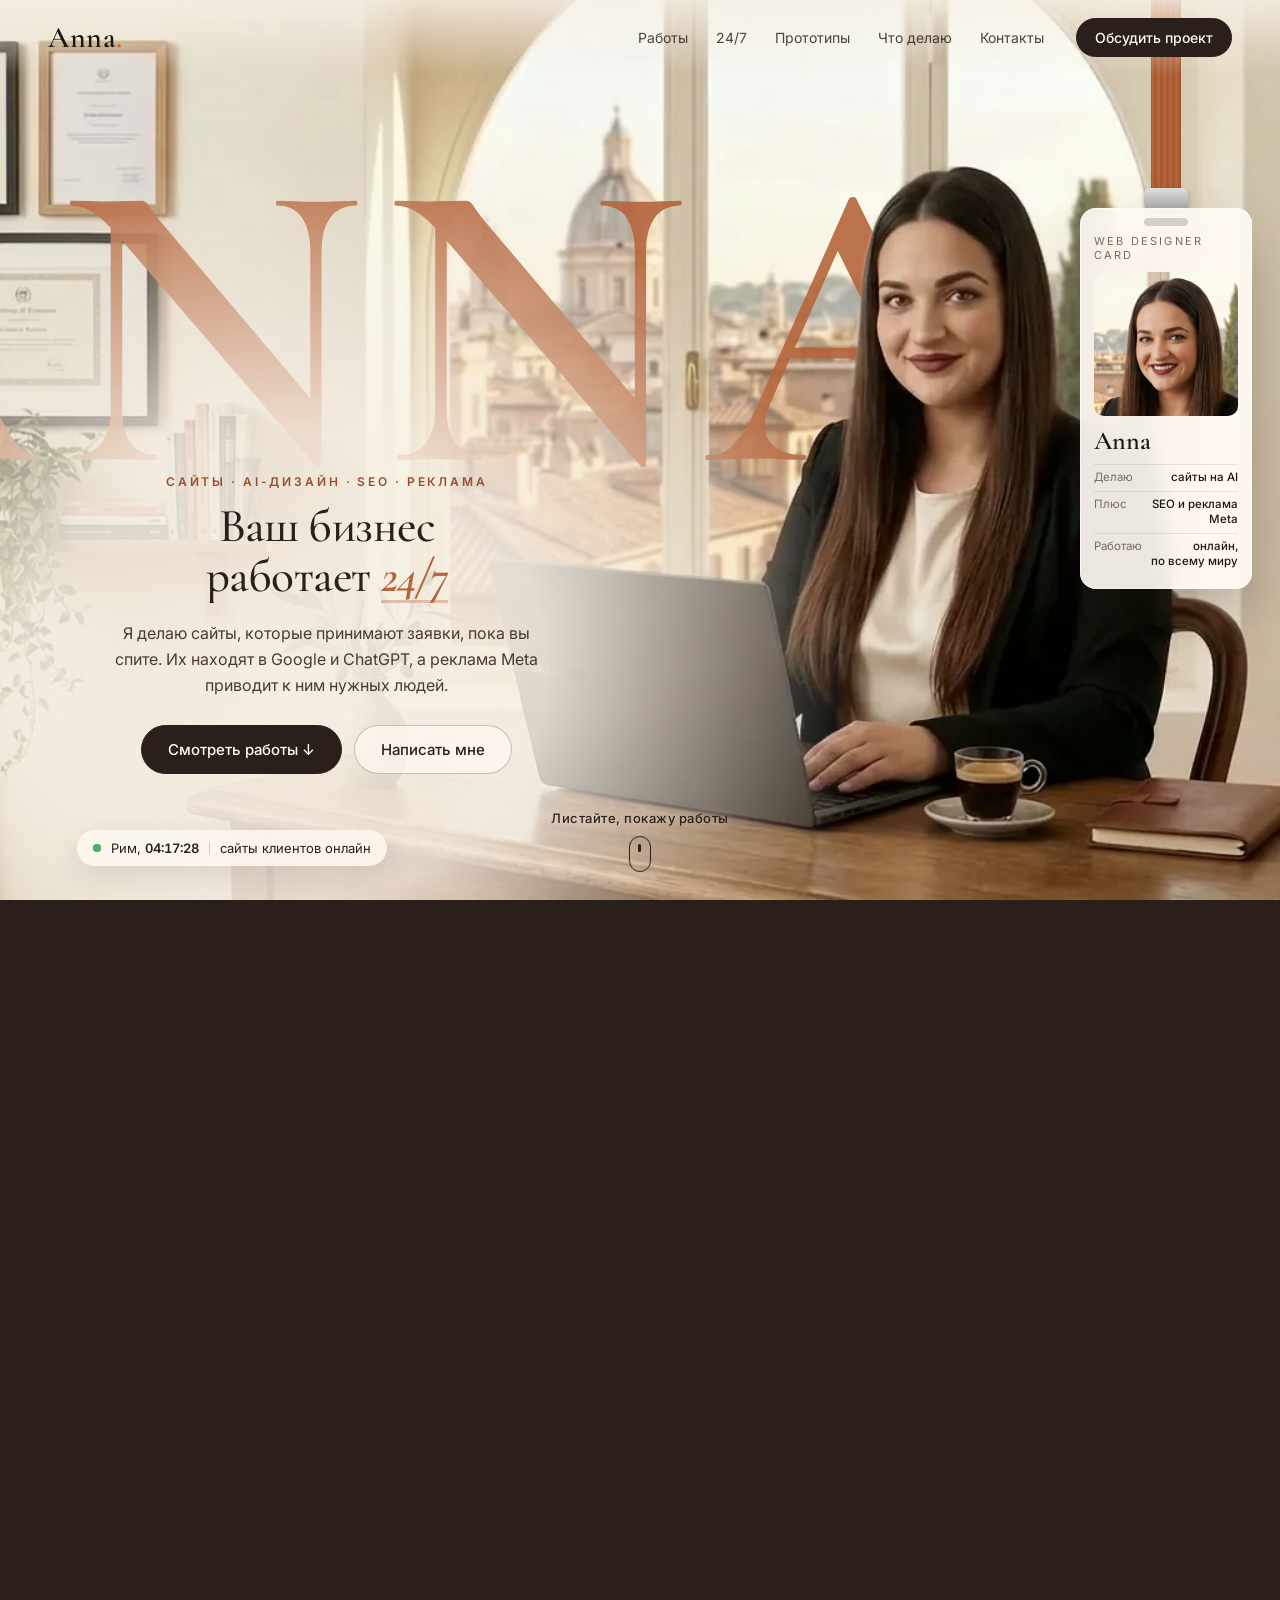
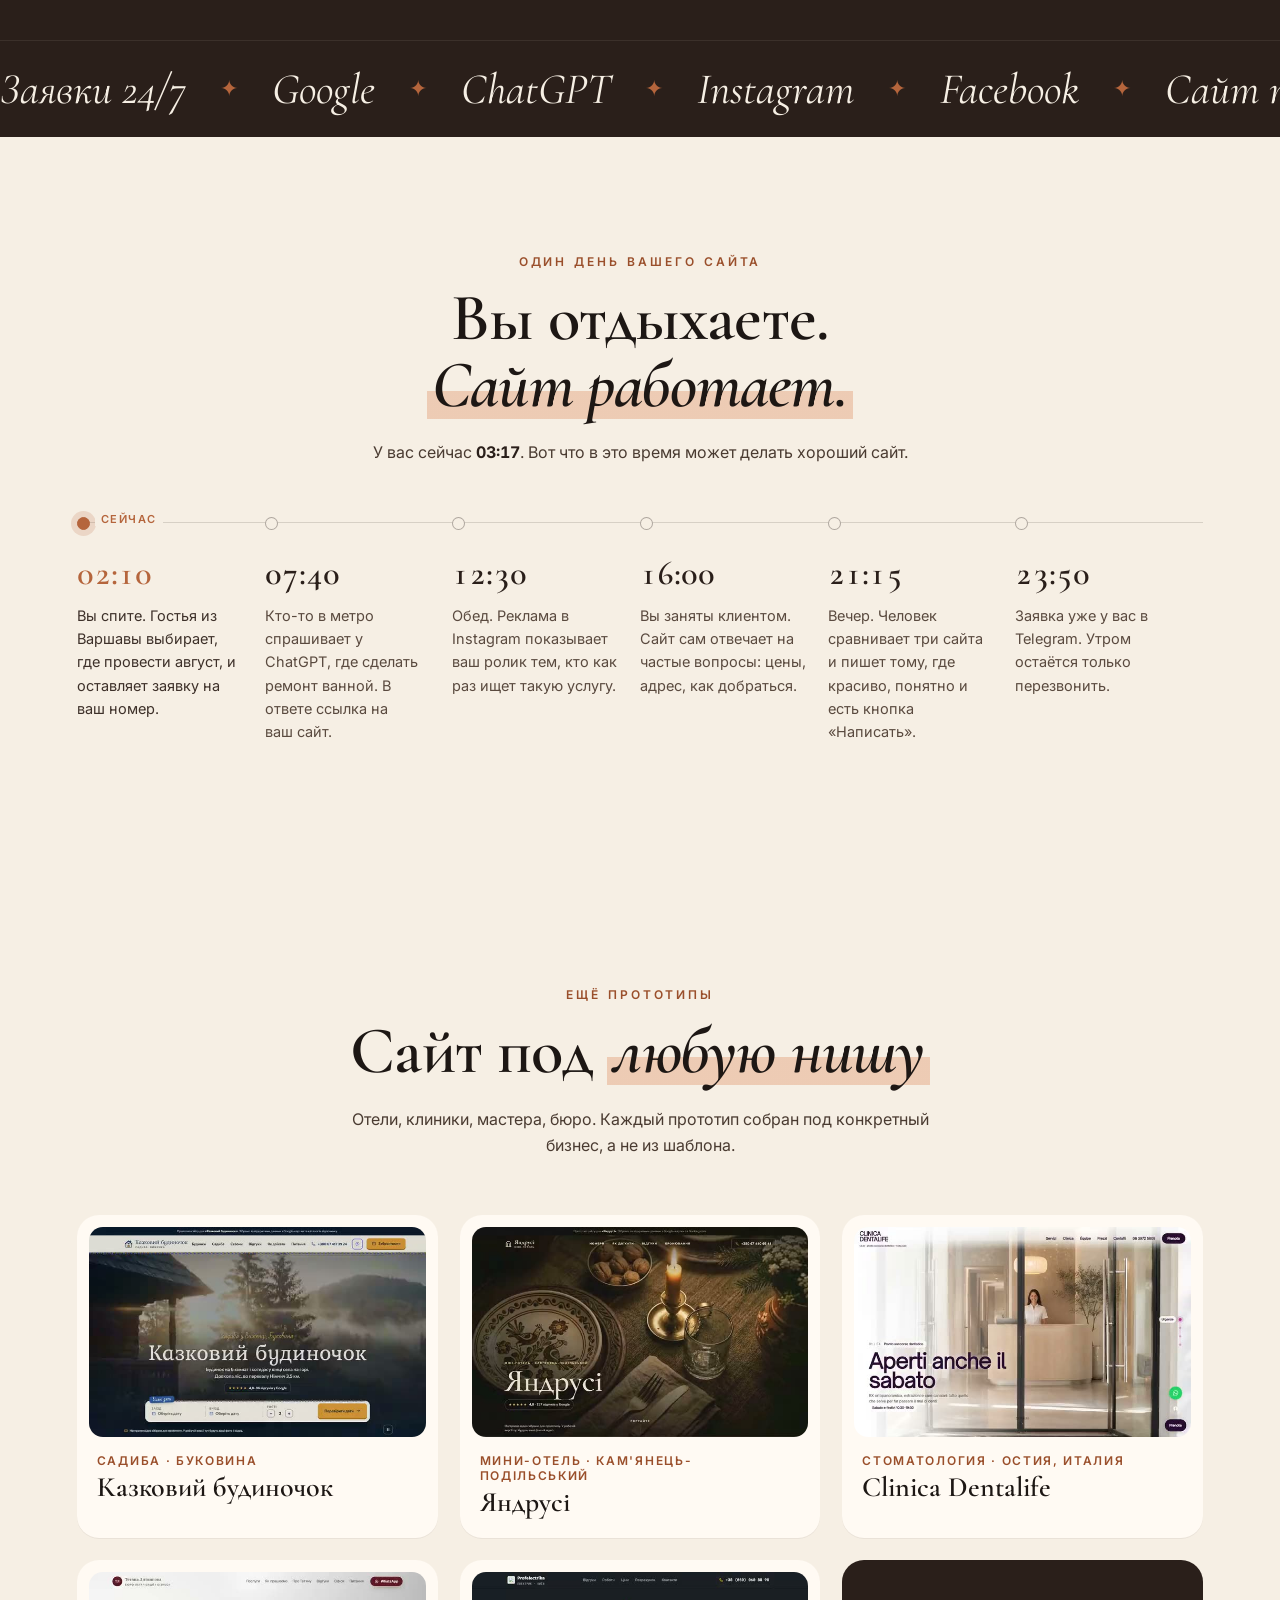
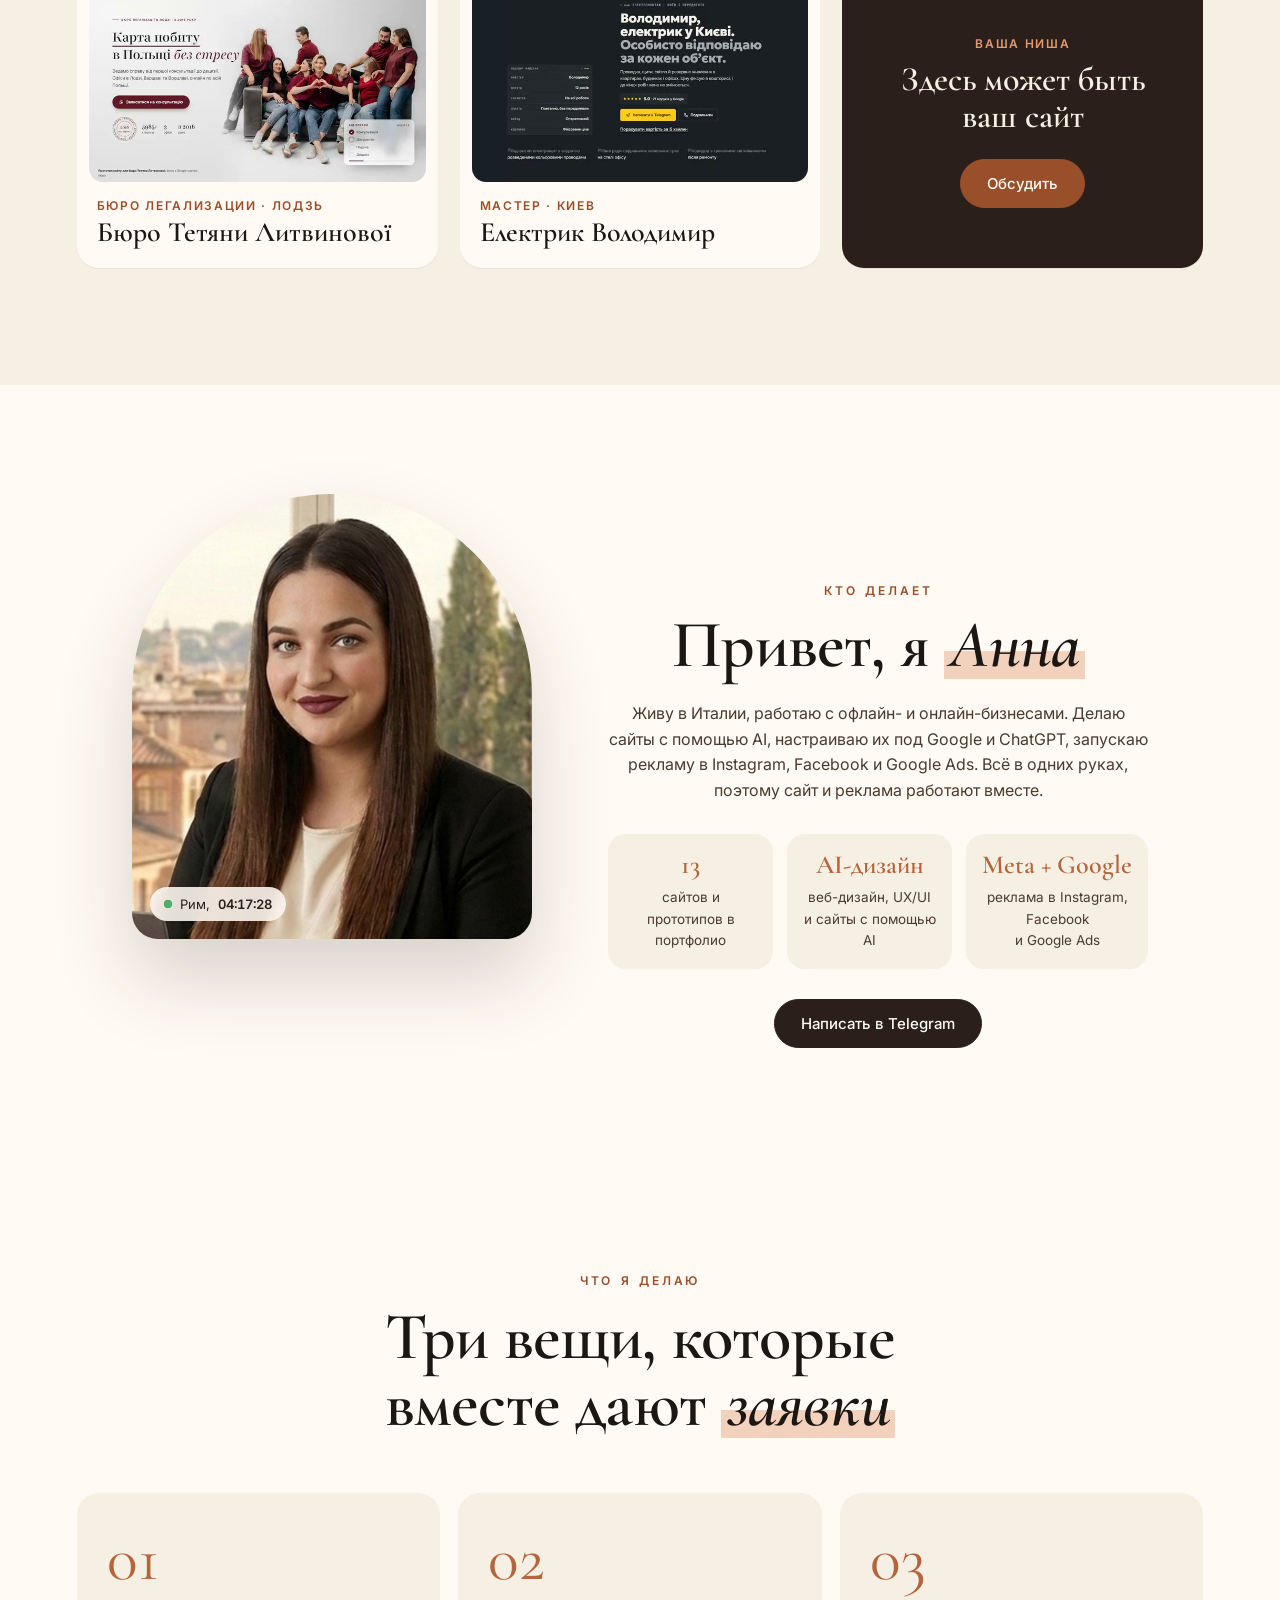
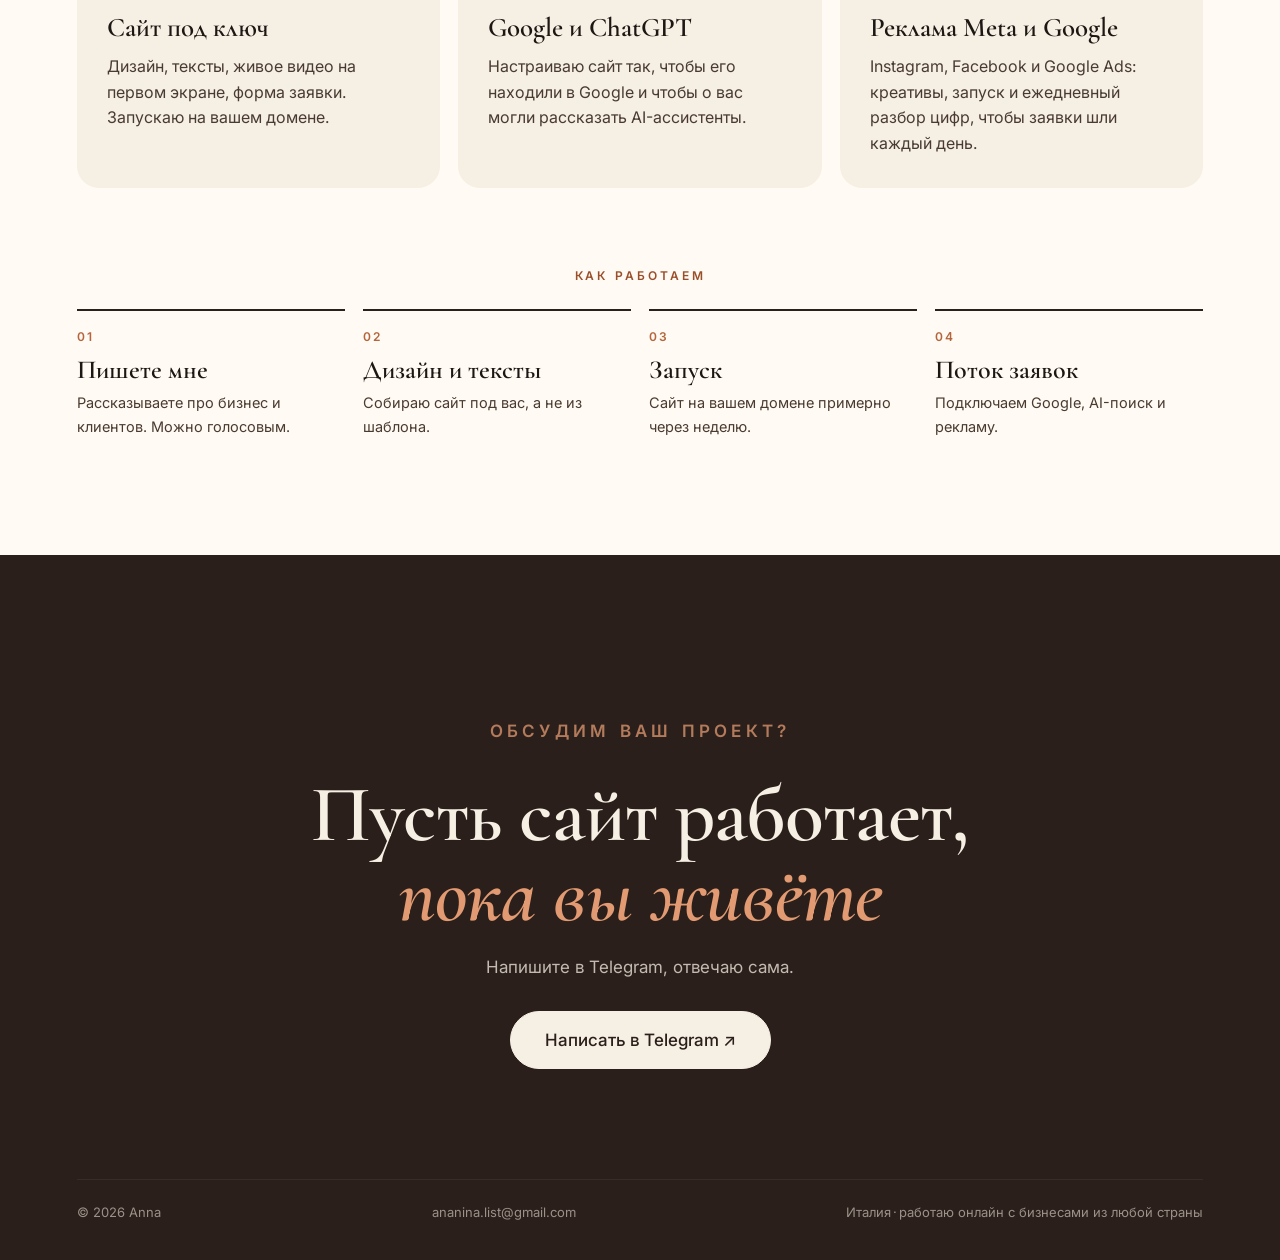
==== commit 1a06c2d8: "Add contact email to footer Co-Authored-By: Claude Sonnet 5.5 <noreply@anthropic.com>" ====
--- a/index.html
+++ b/index.html
@@ -232,7 +232,7 @@
       <h2>Пусть сайт работает,<br><em>пока вы живёте</em></h2>
       <p>Напишите в Telegram, отвечаю сама.</p>
       <a class="btn btn--light btn--big" href="https://t.me/meannush" target="_blank" rel="noopener">Написать в Telegram ↗</a>
-      <footer class="foot"><span>© 2026 Anna</span><span>Италия&thinsp;·&thinsp;работаю онлайн с&nbsp;бизнесами из&nbsp;любой страны</span></footer>
+      <footer class="foot"><span>© 2026 Anna</span><a href="mailto:ananina.list@gmail.com" style="color:inherit;text-decoration:none">ananina.list@gmail.com</a><span>Италия&thinsp;·&thinsp;работаю онлайн с&nbsp;бизнесами из&nbsp;любой страны</span></footer>
     </div>
   </section>
 </main>
